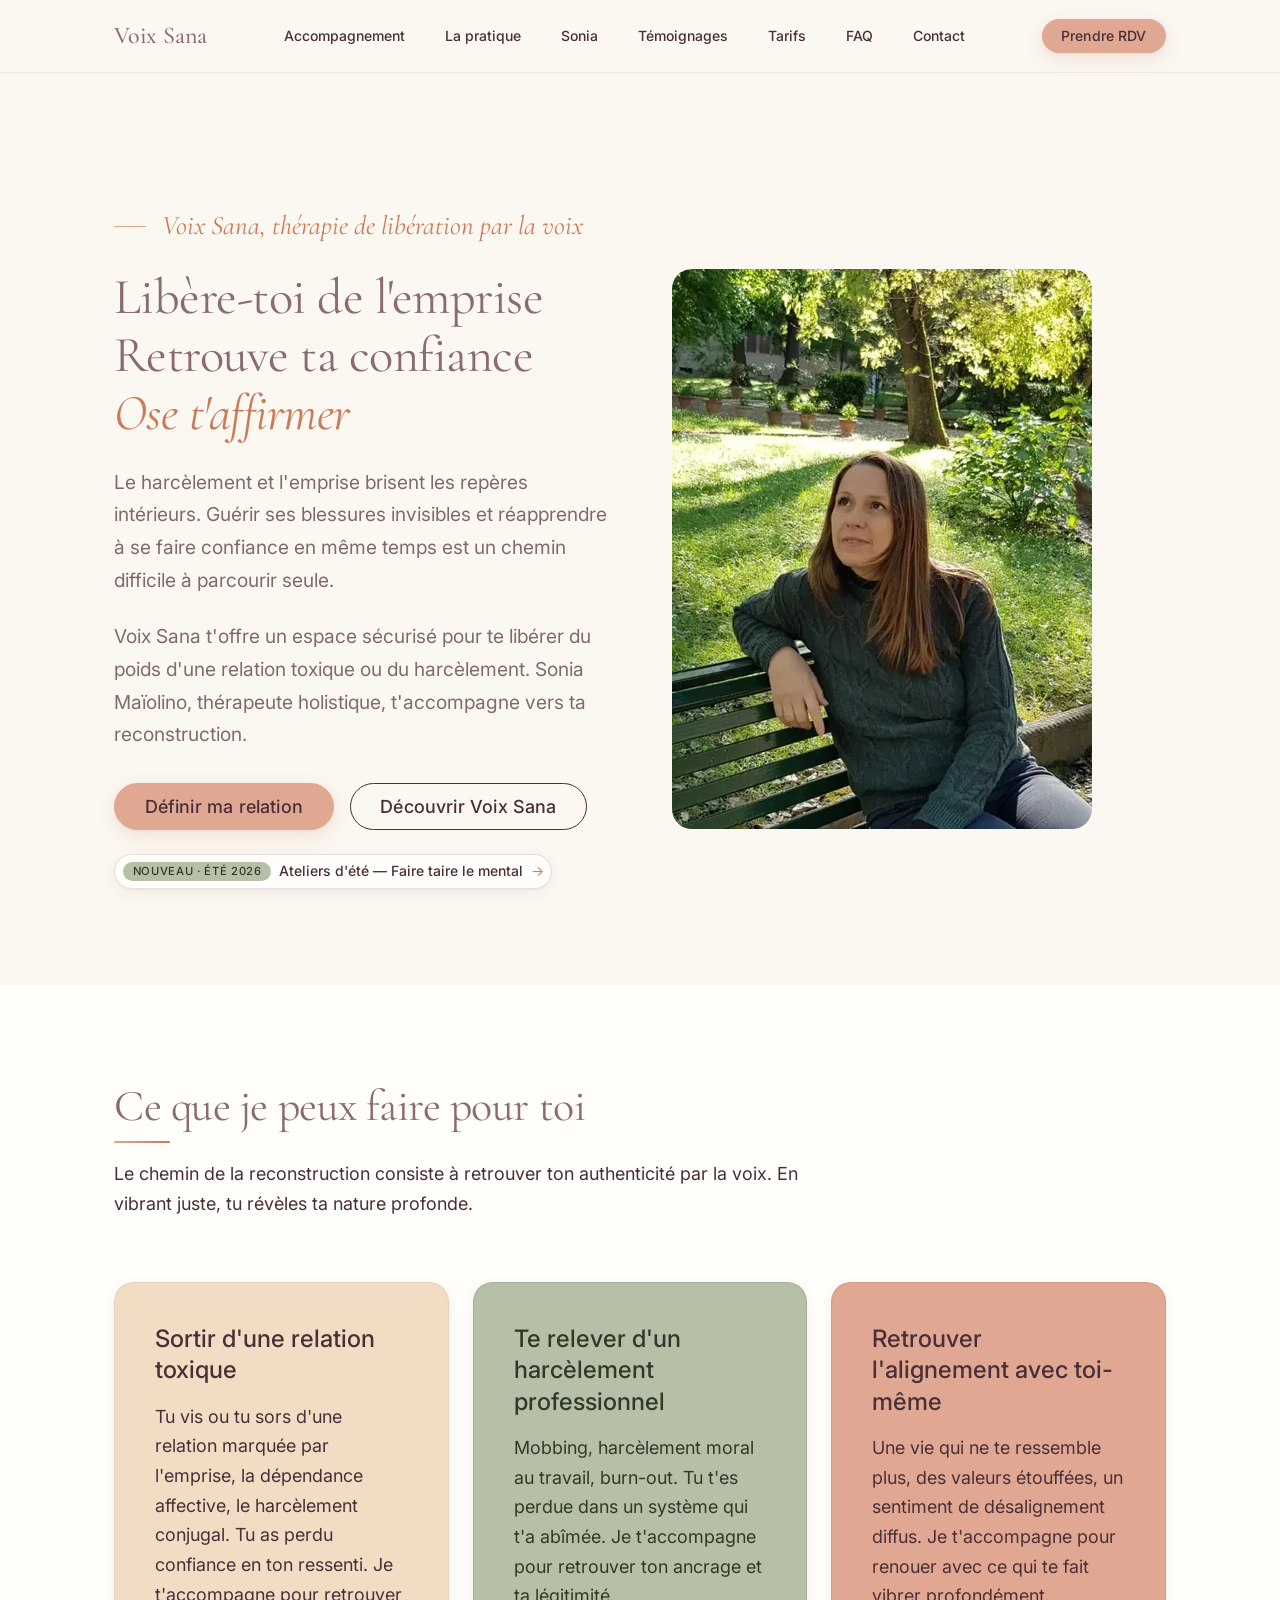
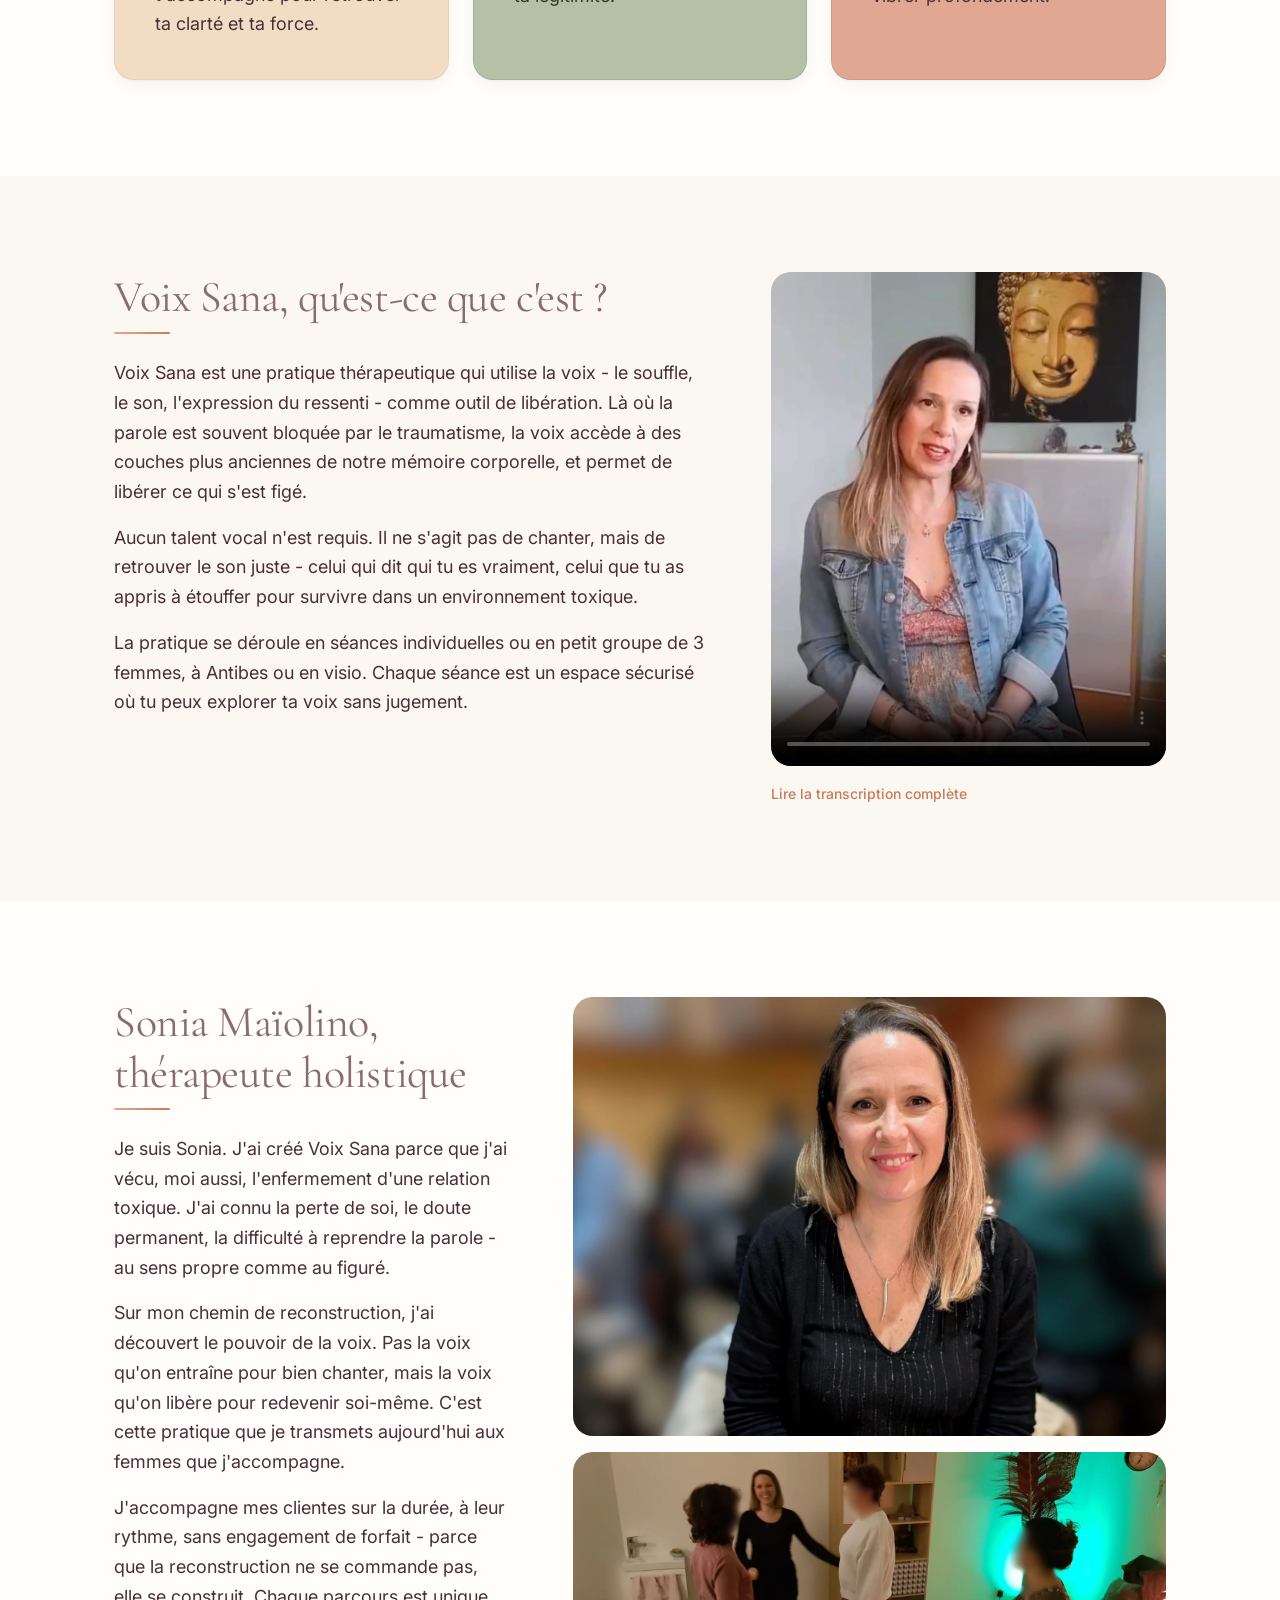
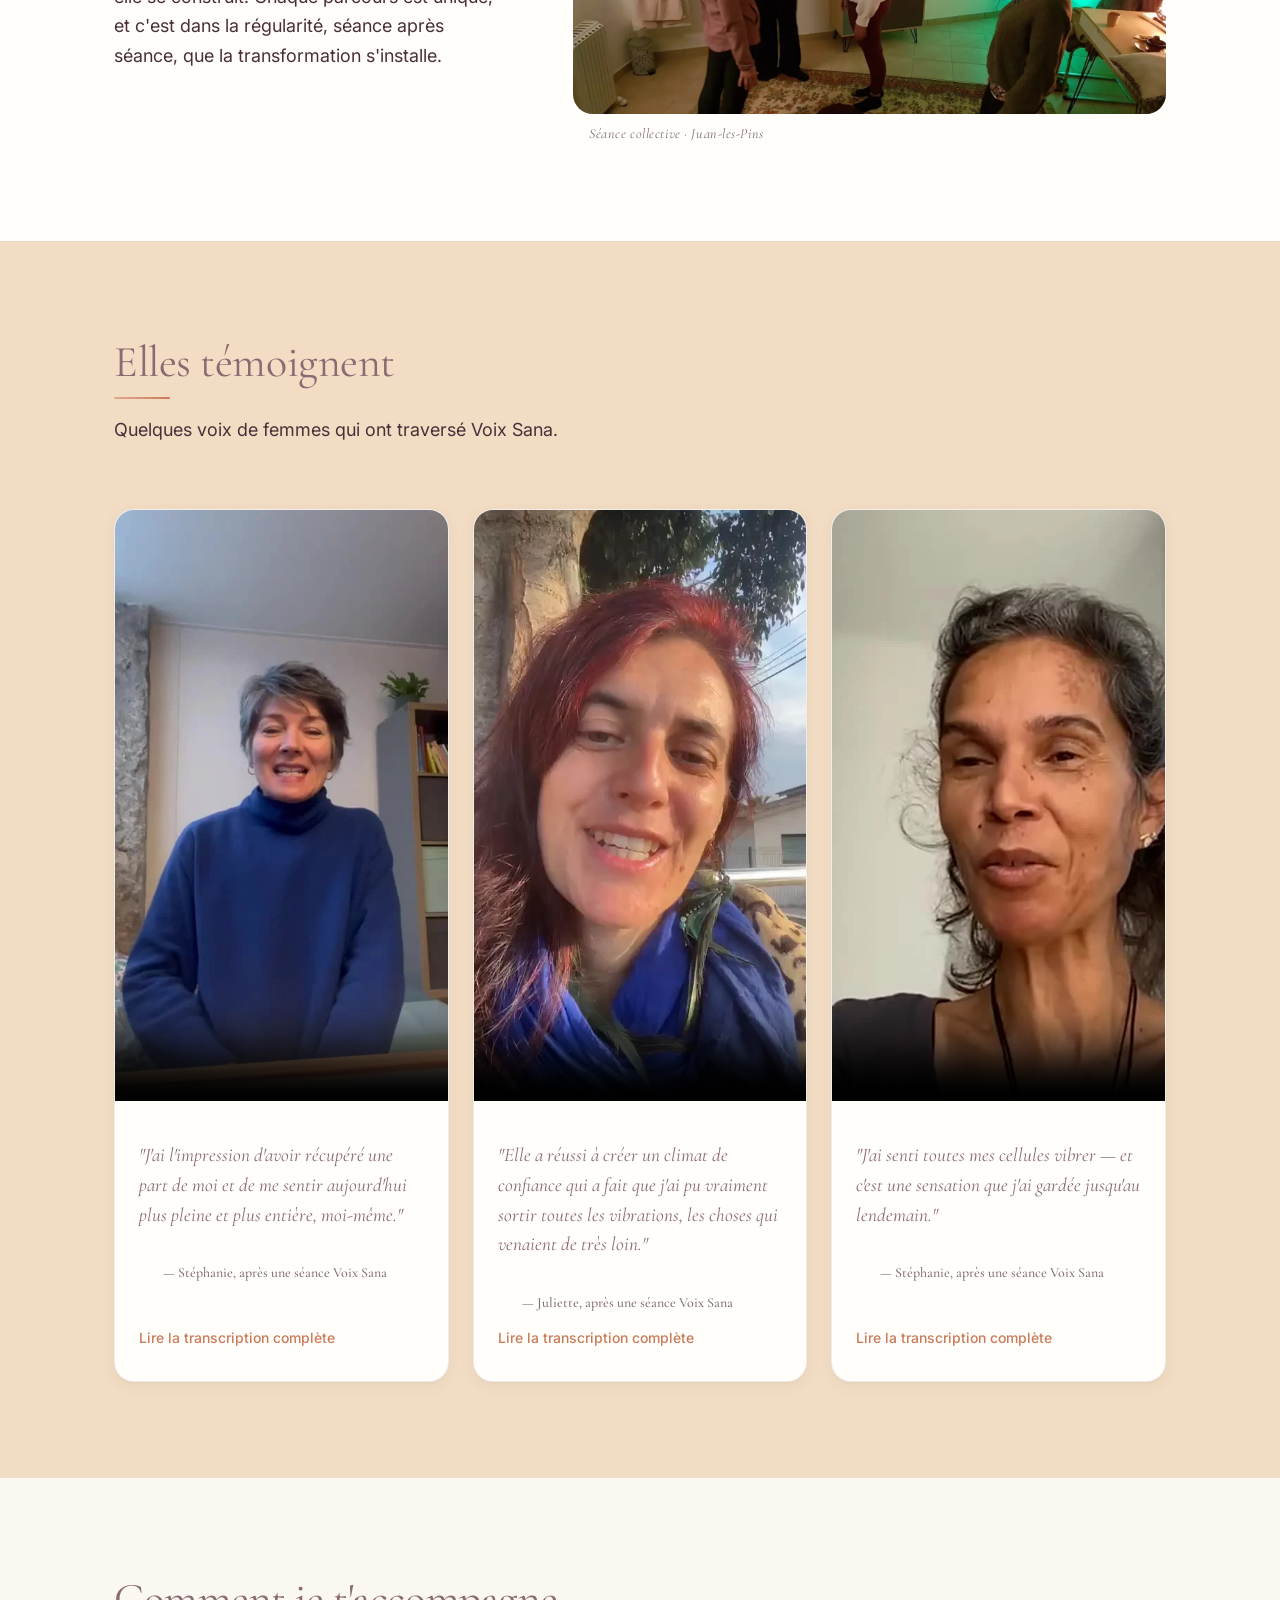
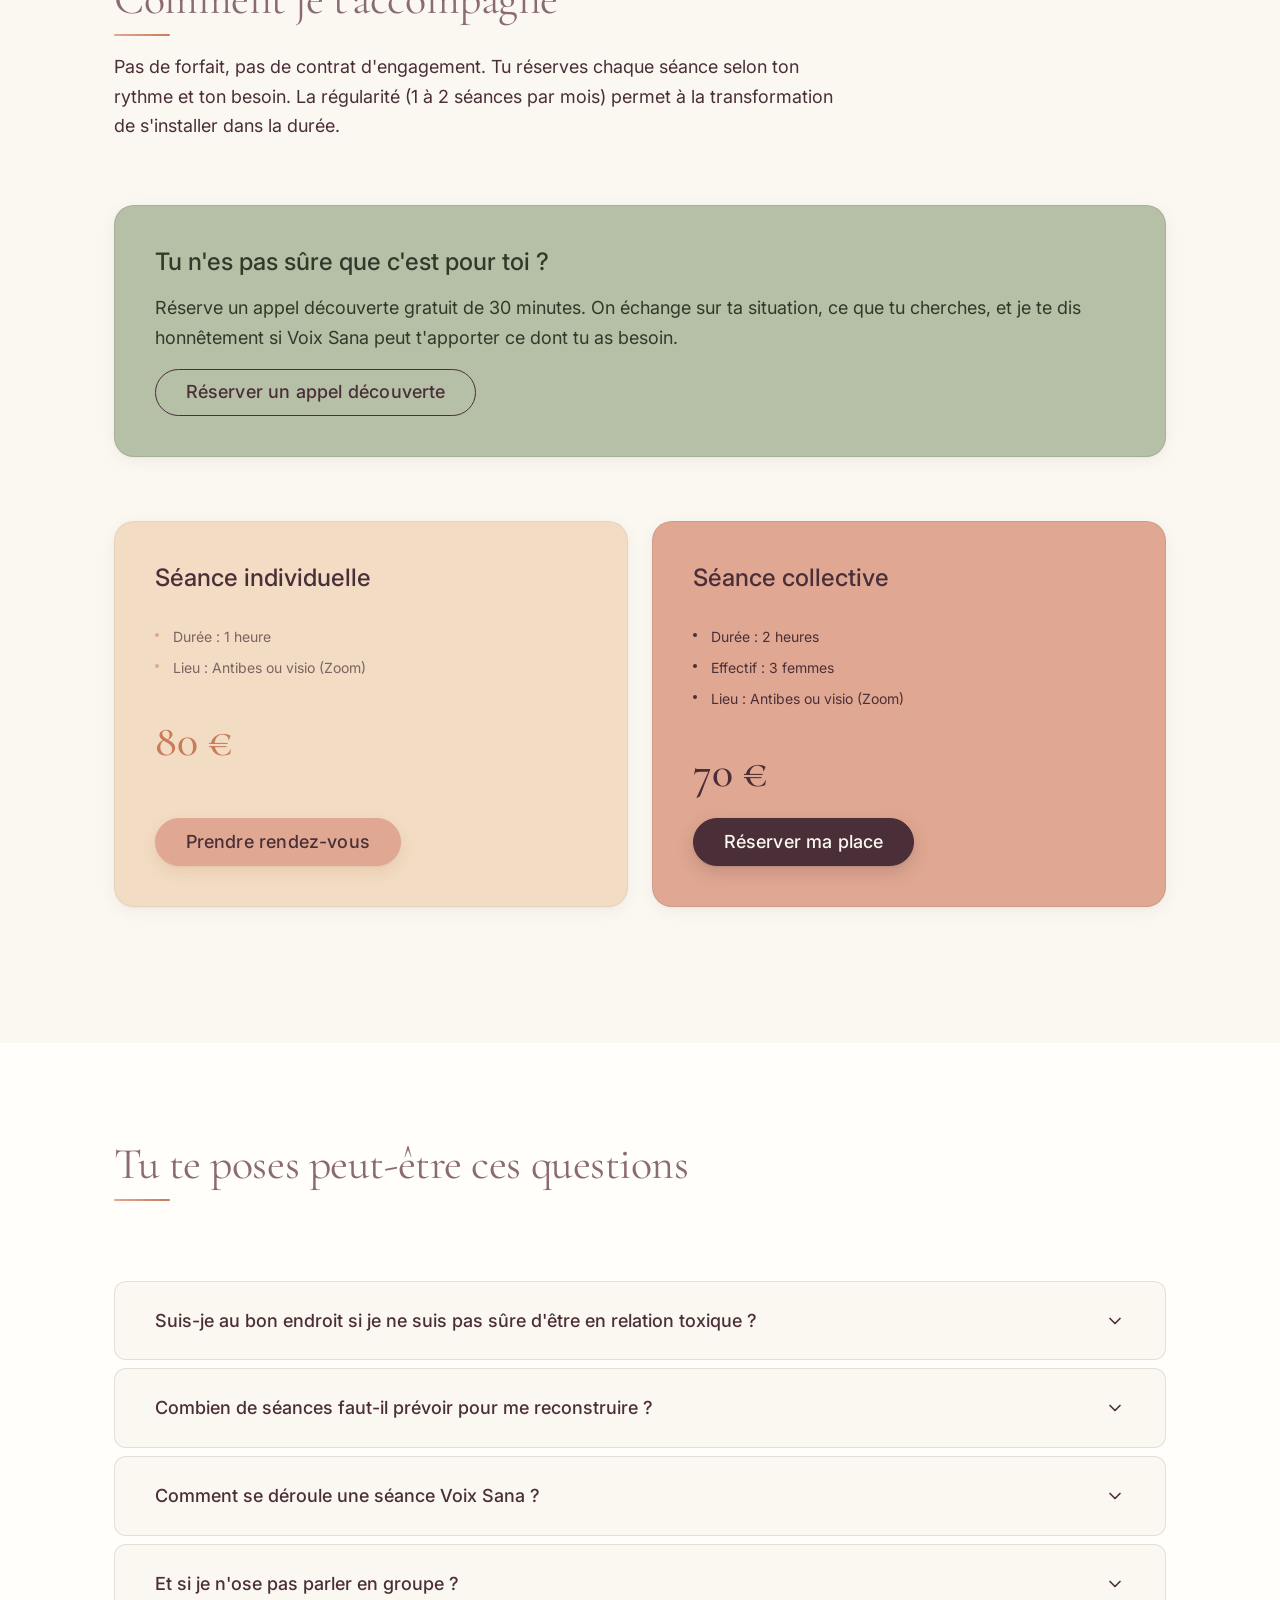
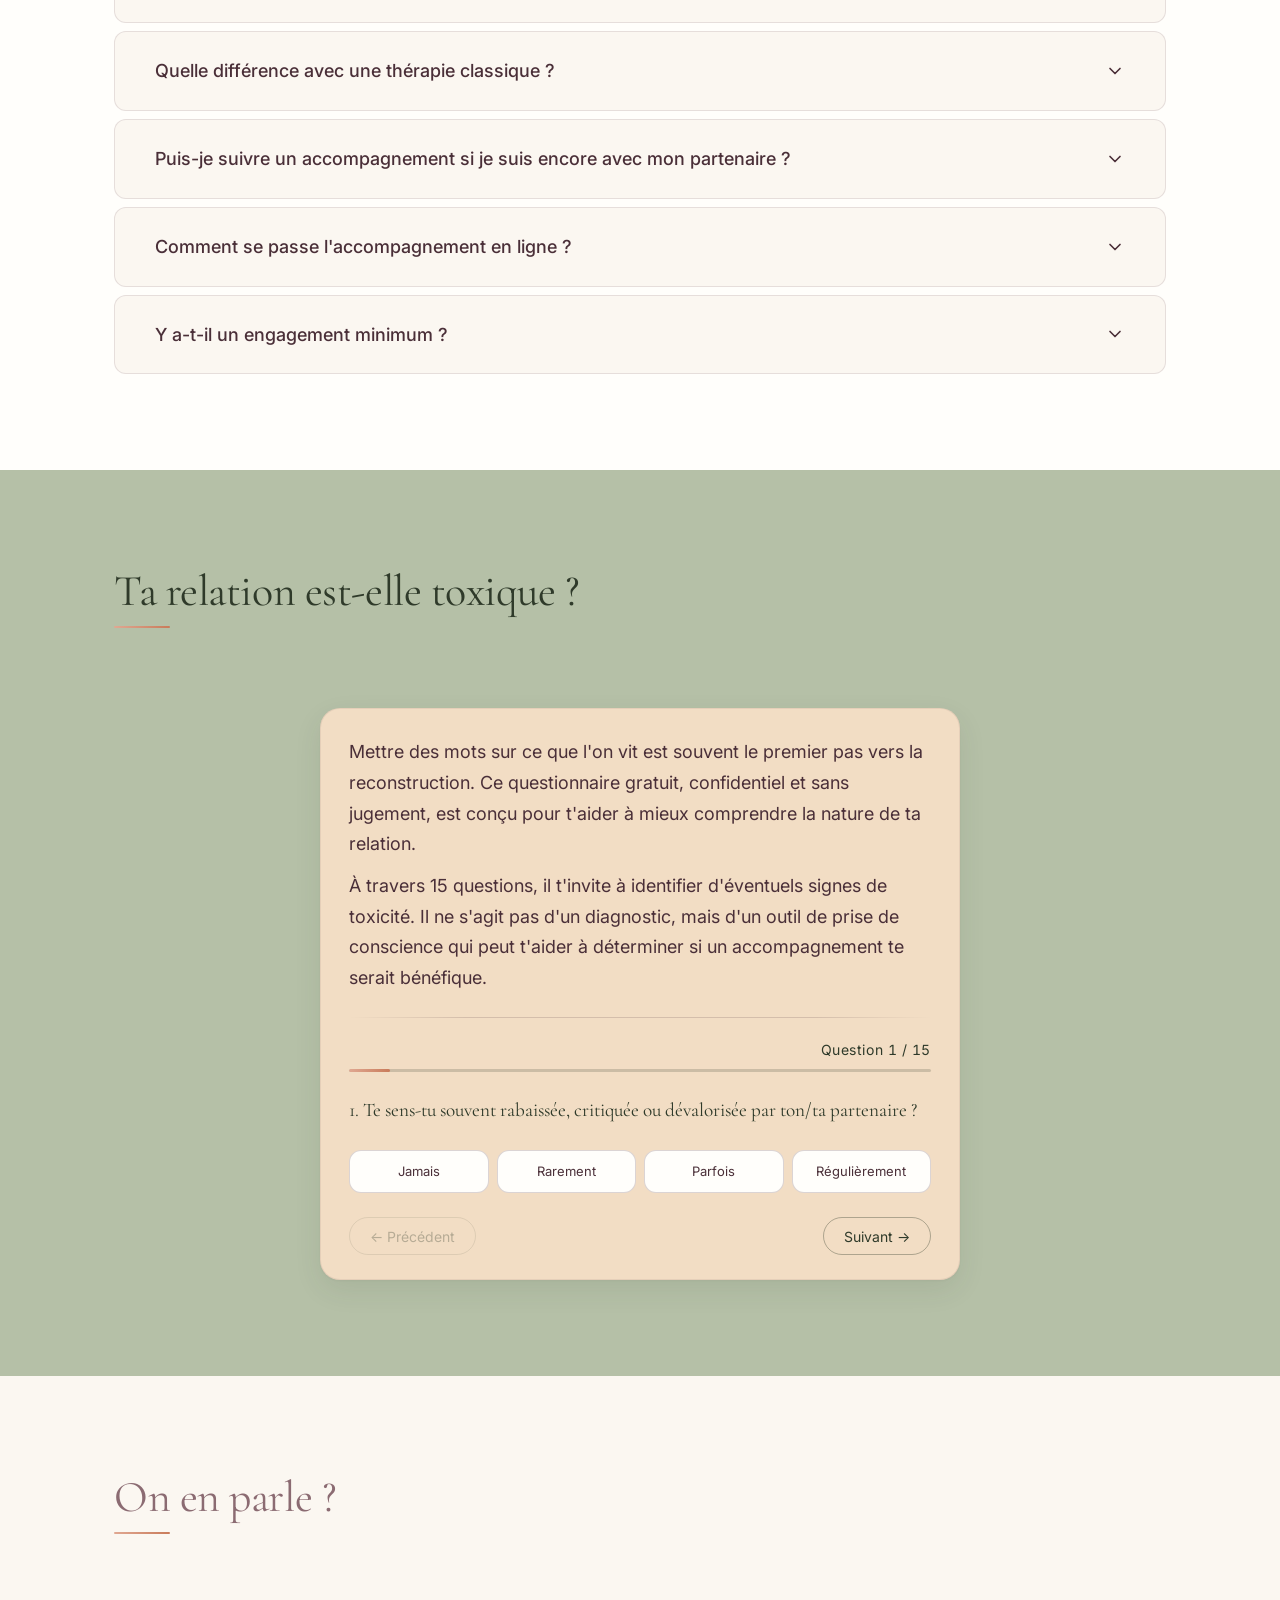
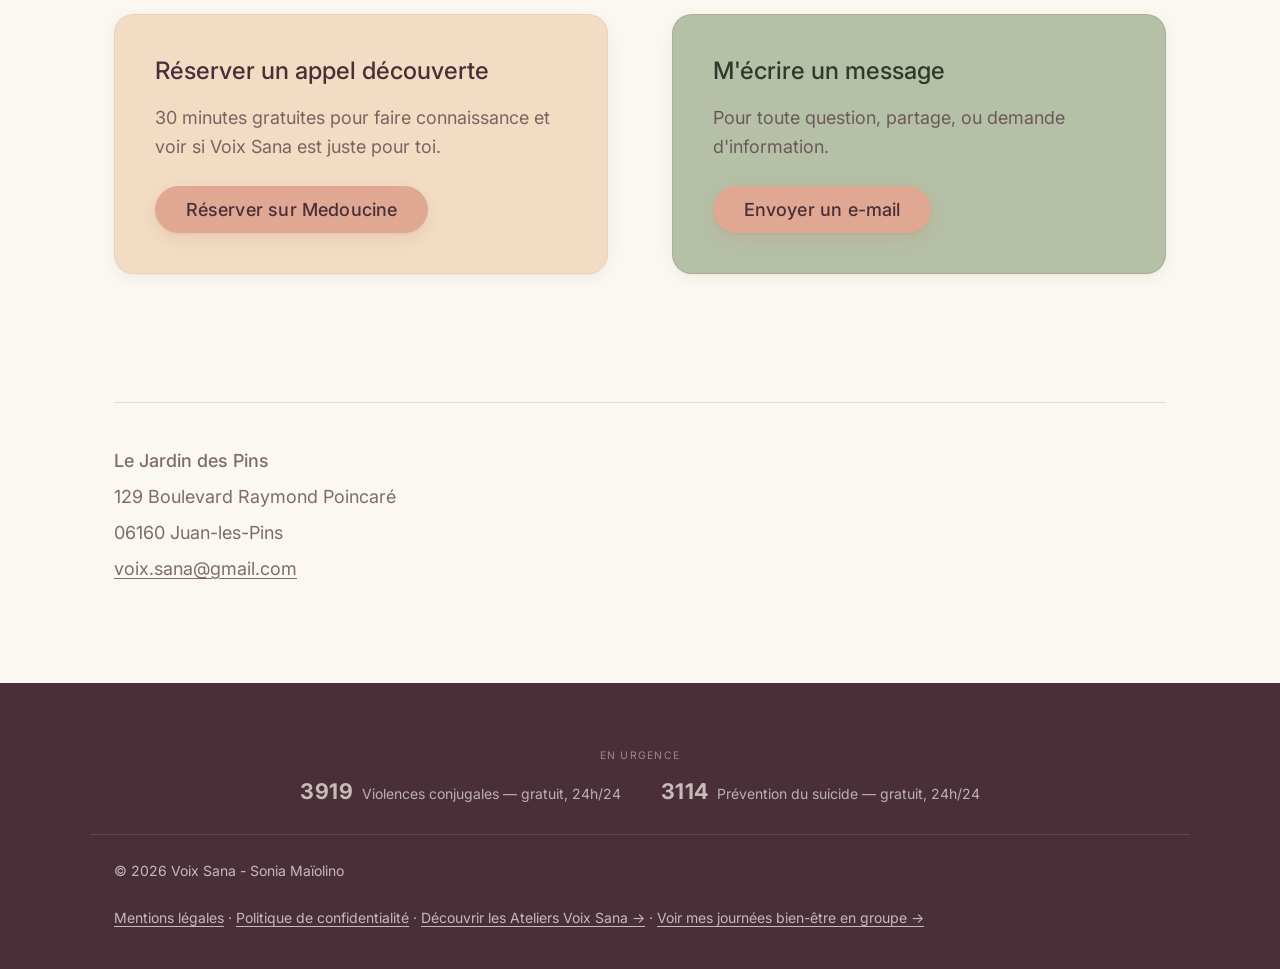
==== index.html @ 1776dfd7 "proposition initiale pour l'atelier" ====
﻿<!doctype html>
<html lang="fr">

<head>
  <meta charset="UTF-8">
  <meta http-equiv="X-UA-Compatible" content="IE=edge">
  <meta name="viewport" content="width=device-width, initial-scale=1.0">
  <title>Voix Sana — Reconstruction des femmes après une relation toxique ou un harcèlement · Antibes</title>
  <meta name="description"
    content="Sonia Maïolino t'accompagne dans ta reconstruction après une relation toxique, un harcèlement professionnel ou une perte d'alignement. Séances individuelles et collectives à Antibes ou en visio.">
  <meta name="author" content="Sonia Maïolino">
  <meta name="robots" content="index, follow, max-image-preview:large">
  <meta name="google-site-verification" content="Fd8N8DLicAYraNIaHGX_Hzsmc6rLBWMMI2egOX05Znw">
  <meta name="msvalidate.01" content="D42AAF6A4D1B0E72D80564BAE3329F0C">
  <link rel="canonical" href="https://voixsana.fr/">

  <meta property="og:type" content="website">
  <meta property="og:url" content="https://voixsana.fr/">
  <meta property="og:title" content="Voix Sana - Reconstruction par la voix - Sonia Maïolino, thérapeute holistique">
  <meta property="og:description"
    content="Tu n'es pas brisée. Tu te reconstruis. Accompagnement thérapeutique par la voix à Antibes ou en visio.">
  <meta property="og:image" content="https://voixsana.fr/images/og-image.webp">
  <meta property="og:image:width" content="1200">
  <meta property="og:image:height" content="630">
  <meta property="og:image:type" content="image/webp">
  <meta property="og:locale" content="fr_FR">
  <meta property="og:site_name" content="Voix Sana">

  <meta name="twitter:card" content="summary_large_image">
  <meta name="twitter:title" content="Voix Sana - Reconstruction par la voix">
  <meta name="twitter:description"
    content="Sonia Maïolino t'accompagne dans ta reconstruction par la voix. Antibes / visio.">
  <meta name="twitter:image" content="https://voixsana.fr/images/og-image.webp">

  <meta name="theme-color" content="#FBF7F1">
  <link rel="icon" type="image/svg+xml" href="./assets/favicon.svg">
  <link rel="icon" type="image/x-icon" href="./assets/favicon.ico">
  <link rel="apple-touch-icon" href="./assets/apple-touch-icon.png">

  <link rel="preconnect" href="https://fonts.googleapis.com">
  <link rel="preconnect" href="https://fonts.gstatic.com" crossorigin>
  <link
    href="https://fonts.googleapis.com/css2?family=Cormorant+Garamond:ital,wght@0,400;0,500;1,400;1,500&family=Inter:wght@400;500&display=swap"
    rel="stylesheet">

  <link rel="stylesheet" href="./style.css">

  <script type="application/ld+json">
      {
        "@context": "https://schema.org",
        "@graph": [
          {
            "@type": "WebSite",
            "@id": "https://voixsana.fr/#website",
            "name": "Voix Sana",
            "url": "https://voixsana.fr/",
            "inLanguage": "fr-FR",
            "publisher": { "@id": "https://voixsana.fr/#business" }
          },
          {
            "@type": "LocalBusiness",
            "@id": "https://voixsana.fr/#business",
            "name": "Voix Sana",
            "image": "https://voixsana.fr/images/sonia-portrait.webp",
            "description": "Accompagnement thérapeutique par la voix pour les femmes en reconstruction après une relation toxique, un harcèlement professionnel ou une perte d'alignement avec leurs valeurs.",
            "url": "https://voixsana.fr/",
            "email": "voix.sana@gmail.com",
            "priceRange": "€",
            "address": {
              "@type": "PostalAddress",
              "streetAddress": "Le Jardin des Pins, 129 Bd Raymond Poincaré",
              "addressLocality": "Juan-les-Pins",
              "postalCode": "06160",
              "addressRegion": "Alpes-Maritimes",
              "addressCountry": "FR"
            },
            "geo": {
              "@type": "GeoCoordinates",
              "latitude": 43.5634,
              "longitude": 7.1064
            },
            "areaServed": [
              "Antibes",
              "Juan-les-Pins",
              "Nice",
              "Cannes",
              "Alpes-Maritimes",
              "Côte d'Azur",
              "PACA",
              "France"
            ],
            "sameAs": [
              "https://maps.app.goo.gl/drgKMKVCK7RakLmU6",
              "https://www.medoucine.com/consultation/antibes/sonia-maiolino/23286"
            ],
            "founder": { "@id": "https://voixsana.fr/#sonia" }
          },
          {
            "@type": "Person",
            "@id": "https://voixsana.fr/#sonia",
            "name": "Sonia Maïolino",
            "jobTitle": "Thérapeute holistique",
            "image": "https://voixsana.fr/images/sonia-portrait.webp",
            "url": "https://voixsana.fr/",
            "sameAs": [
              "https://maps.app.goo.gl/drgKMKVCK7RakLmU6",
              "https://www.medoucine.com/consultation/antibes/sonia-maiolino/23286"
            ],
            "worksFor": { "@id": "https://voixsana.fr/#business" }
          },
          {
            "@type": "Service",
            "@id": "https://voixsana.fr/#service-individuel",
            "name": "Séance individuelle Voix Sana",
            "description": "Séance individuelle d'accompagnement thérapeutique par la voix, sur mesure, pour les femmes en reconstruction. Durée 1 heure, en présentiel à Antibes ou en visio.",
            "serviceType": "Accompagnement thérapeutique par la voix",
            "provider": { "@id": "https://voixsana.fr/#business" },
            "url": "https://voixsana.fr/#tarifs",
            "offers": {
              "@type": "Offer",
              "price": "80",
              "priceCurrency": "EUR",
              "availability": "https://schema.org/InStock",
              "url": "https://www.medoucine.com/consultation/antibes/sonia-maiolino/23286"
            },
            "areaServed": ["Antibes", "Juan-les-Pins", "France"]
          },
          {
            "@type": "Service",
            "@id": "https://voixsana.fr/#service-collectif",
            "name": "Séance collective Voix Sana",
            "description": "Séance collective d'accompagnement thérapeutique par la voix, en petit groupe de 3 femmes. Durée 2 heures, en présentiel à Antibes ou en visio.",
            "serviceType": "Accompagnement thérapeutique par la voix",
            "provider": { "@id": "https://voixsana.fr/#business" },
            "url": "https://voixsana.fr/#tarifs",
            "offers": {
              "@type": "Offer",
              "price": "70",
              "priceCurrency": "EUR",
              "availability": "https://schema.org/InStock",
              "url": "https://www.medoucine.com/consultation/antibes/sonia-maiolino/23286"
            },
            "areaServed": ["Antibes", "Juan-les-Pins", "France"]
          },
          {
            "@type": "FAQPage",
            "mainEntity": [
              {
                "@type": "Question",
                "name": "Suis-je au bon endroit si je ne suis pas sûre d'être en relation toxique ?",
                "acceptedAnswer": {
                  "@type": "Answer",
                  "text": "Oui. Le doute est souvent le premier signe. Le questionnaire « Ta relation est-elle toxique ? » est conçu précisément pour t'aider à mettre des mots sur ce que tu vis, sans engagement."
                }
              },
              {
                "@type": "Question",
                "name": "Combien de séances faut-il prévoir pour me reconstruire ?",
                "acceptedAnswer": {
                  "@type": "Answer",
                  "text": "Chaque parcours est unique. En moyenne, mes clientes viennent régulièrement (1 à 2 séances par mois) pendant 6 à 12 mois. Il n'y a pas d'engagement minimum : tu viens à ton rythme, tu arrêtes quand c'est juste pour toi."
                }
              },
              {
                "@type": "Question",
                "name": "Comment se déroule une séance Voix Sana ?",
                "acceptedAnswer": {
                  "@type": "Answer",
                  "text": "Une séance dure 1h en individuel ou 2h en collectif. Nous travaillons par la voix - sons, souffle, expression du ressenti - pour libérer ce qui s'est figé. Aucun talent vocal n'est requis."
                }
              },
              {
                "@type": "Question",
                "name": "Et si je n'ose pas parler en groupe ?",
                "acceptedAnswer": {
                  "@type": "Answer",
                  "text": "C'est normal au début. Les séances collectives sont en petit groupe de 3 femmes, dans un cadre sécurisant. Tu peux commencer par des séances individuelles et rejoindre le collectif quand tu te sens prête."
                }
              },
              {
                "@type": "Question",
                "name": "Quelle différence avec une thérapie classique ?",
                "acceptedAnswer": {
                  "@type": "Answer",
                  "text": "Voix Sana est complémentaire d'une thérapie verbale. Là où la parole peut être bloquée par le traumatisme, la voix - le son, le souffle - accède à des couches plus anciennes du ressenti et permet de libérer ce qui reste figé."
                }
              },
              {
                "@type": "Question",
                "name": "Puis-je suivre un accompagnement si je suis encore avec mon partenaire ?",
                "acceptedAnswer": {
                  "@type": "Answer",
                  "text": "Oui. Beaucoup de mes clientes viennent justement parce qu'elles n'ont pas encore quitté la relation. L'accompagnement t'aide à retrouver ta clarté et ta force de décision, à ton rythme."
                }
              },
              {
                "@type": "Question",
                "name": "Comment se passe l'accompagnement en ligne ?",
                "acceptedAnswer": {
                  "@type": "Answer",
                  "text": "Les séances en visio se déroulent par Zoom, avec la même qualité d'écoute qu'en présentiel. Tu reçois un lien sécurisé avant chaque séance."
                }
              },
              {
                "@type": "Question",
                "name": "Y a-t-il un engagement minimum ?",
                "acceptedAnswer": {
                  "@type": "Answer",
                  "text": "Non. Tu réserves chaque séance individuellement via Medoucine. Pas de forfait, pas d'abonnement, pas de contrat. La reconstruction se construit séance après séance, à ton rythme."
                }
              }
            ]
          }
        ]
      }
    </script>
  <script data-goatcounter="https://voixsana.goatcounter.com/count" async src="//gc.zgo.at/count.js"></script>
</head>

<body>
  <a class="skip-link" href="#main-content">Aller au contenu principal</a>

  <header class="site-header" id="hero">
    <div class="container nav-wrap">
      <a class="brand" href="#hero" aria-label="Retour en haut de page">
        <strong>Voix Sana</strong>
      </a>

      <button class="menu-toggle" type="button" aria-label="Ouvrir le menu" aria-expanded="false" data-menu-toggle>
        <span></span>
        <span></span>
        <span></span>
      </button>

      <nav class="nav-links" aria-label="Navigation principale">
        <a href="#accompagnement">Accompagnement</a>
        <a href="#voix-sana">La pratique</a>
        <a href="#sonia">Sonia</a>
        <a href="#temoignages">Témoignages</a>
        <a href="#tarifs">Tarifs</a>
        <a href="#faq">FAQ</a>
        <a href="#contact">Contact</a>
      </nav>

      <a class="btn btn-primary" href="https://www.medoucine.com/consultation/antibes/sonia-maiolino/23286"
        target="_blank" rel="noopener noreferrer" data-goatcounter-click="cta-header-rdv">Prendre RDV</a>
    </div>
  </header>

  <!-- Drawer mobile hors du header (sinon `backdrop-filter` du header le confine et casse position:fixed) -->
  <div class="mobile-drawer" data-mobile-drawer>
    <button class="mobile-overlay" aria-label="Fermer le menu" data-close-drawer></button>
    <div class="mobile-panel">
      <nav aria-label="Navigation mobile">
        <a href="#accompagnement" data-close-drawer>Accompagnement</a>
        <a href="#voix-sana" data-close-drawer>La pratique</a>
        <a href="#sonia" data-close-drawer>Sonia</a>
        <a href="#temoignages" data-close-drawer>Témoignages</a>
        <a href="#tarifs" data-close-drawer>Tarifs</a>
        <a href="#faq" data-close-drawer>FAQ</a>
        <a href="#questionnaire" data-close-drawer>Définir ma relation</a>
        <a href="#contact" data-close-drawer>Contact</a>
      </nav>
    </div>
  </div>

  <main id="main-content">
    <section class="section hero">
      <div class="container hero-layout">
        <div>
          <p class="hero-eyebrow">Voix Sana, thérapie de libération par la voix</p>
          <h1>Libère-toi de l'emprise<br>Retrouve ta confiance<br><em>Ose t'affirmer</em></h1>
          <p>Le harcèlement et l'emprise brisent les repères intérieurs. Guérir ses blessures invisibles et réapprendre
            à se faire confiance en même temps est un chemin difficile à parcourir seule.</p>
          <p>Voix Sana t'offre un espace sécurisé pour te libérer du poids d'une relation toxique ou du harcèlement.
            Sonia Maïolino, thérapeute holistique, t'accompagne vers ta reconstruction.</p>
          <div class="hero-cta">
            <a class="btn btn-primary" href="#questionnaire" data-goatcounter-click="cta-hero-definir-relation">Définir
              ma relation</a>
            <a class="btn btn-secondary" href="#voix-sana" data-goatcounter-click="cta-hero-decouvrir">Découvrir Voix
              Sana</a>
          </div>
          <a class="hero-announce" href="/ateliers/" data-goatcounter-click="cta-home-ateliers">
            <span class="hero-announce__tag">Nouveau · Été 2026</span>
            <span class="hero-announce__text">Ateliers d'été — Faire taire le mental</span>
            <span class="hero-announce__arrow" aria-hidden="true">→</span>
          </a>
        </div>
        <div class="image-frame">
          <img src="./images/sonia-portrait-420w.webp" srcset="./images/sonia-portrait-420w.webp 420w,
                    ./images/sonia-portrait-840w.webp 840w" sizes="(min-width: 468px) 420px, calc(100vw - 3rem)"
            alt="Sonia Maïolino, thérapeute holistique fondatrice de Voix Sana" loading="eager" fetchpriority="high"
            width="420" height="560">
        </div>
      </div>
    </section>

    <section class="section section-accompagnement" id="accompagnement">
      <div class="container section-inner">
        <div class="content-narrow">
          <h2>Ce que je peux faire pour toi</h2>
          <p>Le chemin de la reconstruction consiste à retrouver ton
          authenticité par la voix. En vibrant juste, tu révèles ta nature
          profonde.</p>
        </div>

        <div class="grid-cards">
          <article class="card surface-sable">
            <h3>Sortir d'une relation toxique</h3>
            <p>Tu vis ou tu sors d'une relation marquée par l'emprise, la dépendance affective, le harcèlement conjugal.
              Tu as perdu confiance en ton ressenti. Je t'accompagne pour retrouver ta clarté et ta force.</p>
          </article>

          <article class="card surface-sauge">
            <h3>Te relever d'un harcèlement professionnel</h3>
            <p>Mobbing, harcèlement moral au travail, burn-out. Tu t'es perdue dans un système qui t'a abîmée. Je
              t'accompagne pour retrouver ton ancrage et ta légitimité.</p>
          </article>

          <article class="card surface-terre">
            <h3>Retrouver l'alignement avec toi-même</h3>
            <p>Une vie qui ne te ressemble plus, des valeurs étouffées, un sentiment de désalignement diffus. Je
              t'accompagne pour renouer avec ce qui te fait vibrer profondément.</p>
          </article>
        </div>
      </div>
    </section>

    <section class="section section-pratique" id="voix-sana">
      <div class="container split-layout">
        <div>
          <h2>Voix Sana, qu'est-ce que c'est ?</h2>
          <p>Voix Sana est une pratique thérapeutique qui utilise la voix - le souffle, le son, l'expression du ressenti
            - comme outil de libération. Là où la parole est souvent bloquée par le traumatisme, la voix accède à des
            couches plus anciennes de notre mémoire corporelle, et permet de libérer ce qui s'est figé.</p>
          <p>Aucun talent vocal n'est requis. Il ne s'agit pas de chanter, mais de retrouver le son juste - celui qui
            dit qui tu es vraiment, celui que tu as appris à étouffer pour survivre dans un environnement toxique.</p>
          <p>La pratique se déroule en séances individuelles ou en petit groupe de 3 femmes, à Antibes ou en visio.
            Chaque séance est un espace sécurisé où tu peux explorer ta voix sans jugement.</p>
        </div>
        <div>
          <div class="image-frame">
            <video controls preload="metadata" controlsList="nodownload noplaybackrate" disablePictureInPicture
              poster="./images/presentation-poster.webp">
              <source src="./videos/presentation_voixsana_web.mp4" type="video/mp4">
            </video>
          </div>
          <details class="video-transcript">
            <summary>Lire la transcription complète</summary>
            <p>Voix Sana est une thérapie holistique qui permet par la voix de libérer ses blocages, qu'ils soient
              physiques, psychologiques ou émotionnels. La personne qui viendra me consulter va me guider par ses
              vibrations vocales et je vais pouvoir l'accompagner dans la recherche de ses tensions, et ensuite vient le
              moment de la connexion à sa force intérieure — ça peut être son authenticité, sa puissance féminine.</p>
            <p>Voix Sana s'adresse essentiellement aux femmes brisées, et plus particulièrement les femmes qui ont subi
              une relation toxique ou du harcèlement.</p>
            <p>Avec Voix Sana on recherche l'authenticité, et bien souvent avec la technique on masque cette
              authenticité. Il ne s'agit pas de savoir chanter, mais de vibrer juste.</p>
            <p>Dans les séances individuelles, l'accompagnement est sur mesure. La personne va rechercher d'une manière
              active ses blocages pour ensuite les libérer. Dans une séance collective on bénéficie d'un dynamisme de
              groupe qui peut être très galvanisant — il y a une bienveillance incroyable et un soutien.</p>
          </details>
        </div>
      </div>
    </section>

    <section class="section section-sonia" id="sonia">
      <div class="container split-layout">
        <div>
          <h2>Sonia Maïolino, thérapeute holistique</h2>
          <p>Je suis Sonia. J'ai créé Voix Sana parce que j'ai vécu, moi aussi, l'enfermement d'une relation toxique.
            J'ai connu la perte de soi, le doute permanent, la difficulté à reprendre la parole - au sens propre comme
            au figuré.</p>
          <p>Sur mon chemin de reconstruction, j'ai découvert le pouvoir de la voix. Pas la voix qu'on entraîne pour
            bien chanter, mais la voix qu'on libère pour redevenir soi-même. C'est cette pratique que je transmets
            aujourd'hui aux femmes que j'accompagne.</p>
          <p>J'accompagne mes clientes sur la durée, à leur rythme, sans engagement de forfait - parce que la
            reconstruction ne se commande pas, elle se construit. Chaque parcours est unique, et c'est dans la
            régularité, séance après séance, que la transformation s'installe.</p>
        </div>
        <div class="sonia-images">
          <div class="image-frame">
            <img src="./images/sonia-portrait2.webp" alt="Portrait de Sonia Maïolino, thérapeute holistique Voix Sana"
              loading="lazy" width="1739" height="1077">
          </div>
          <figure class="sonia-seance-card">
            <div class="image-frame image-wrap">
              <img src="./images/seance_groupe.webp" alt="Séance collective Voix Sana au Jardin des Pins, Juan-les-Pins"
                loading="lazy" width="1601" height="901">
            </div>
            <figcaption>Séance collective · Juan-les-Pins</figcaption>
          </figure>
        </div>
      </div>
    </section>

    <section class="section section-temoignages" id="temoignages">
      <div class="container section-inner">
        <div class="content-narrow">
          <h2>Elles témoignent</h2>
          <p>Quelques voix de femmes qui ont traversé Voix Sana.
          </p>
        </div>

        <div class="testimonials-grid">
          <article class="testimonial">
            <video controls preload="metadata" controlsList="nodownload noplaybackrate" disablePictureInPicture
              poster="./images/temoignage-stephanie_m-poster.webp">
              <source src="./videos/temoignage-stephanie_m.mp4" type="video/mp4">
            </video>
            <blockquote>
              <p>"J'ai l'impression d'avoir récupéré une part de moi et de me sentir aujourd'hui plus pleine et plus entière, moi-même."</p>
              <cite>— Stéphanie, après une séance Voix Sana</cite>
            </blockquote>
            <details>
              <summary>Lire la transcription complète</summary>
              <p>J'ai vécu une expérience de Voix Sana avec Sonia. Je ne savais pas du tout en quoi consistait cette séance
                et Sonia a une présence, une bienveillance et une justesse très accompagnante qui m'a mise vraiment en
                confiance. Ça m'a permis de lâcher prise et de me laisser guider, à explorer à l'intérieur de moi, à
                travers ma voix et mon souffle, différents niveaux de présence dans mon corps et d'aller rencontrer un
                endroit qui était inconfortable, une zone de blocage. Et grâce à l'accompagnement de Sonia, j'ai pu
                dépasser ce blocage, ouvrir cet espace, ouvrir cette porte et ça a été une immense libération. J'ai
                l'impression d'avoir récupéré une part de moi et de me sentir aujourd'hui plus pleine et plus entière,
                moi-même. Je remercie vraiment Sonia parce que son accompagnement est d'une qualité magnifique et c'est
                vraiment une magicienne de l'âme et de l'être. Merci vraiment Sonia pour cet accompagnement, qui me
                donne vraiment envie d'aller plus loin dans cette expérimentation.</p>
            </details>
          </article>

          <article class="testimonial">
            <video controls preload="metadata" controlsList="nodownload noplaybackrate" disablePictureInPicture
              poster="./images/temoignage-juliette-poster.webp">
              <source src="./videos/temoignage-juliette.mp4" type="video/mp4">
            </video>
            <blockquote>
              <p>"Elle a réussi à créer un climat de confiance qui a fait que j'ai pu vraiment sortir toutes les
                vibrations, les choses qui venaient de très loin."</p>
              <cite>— Juliette, après une séance Voix Sana</cite>
            </blockquote>
            <details>
              <summary>Lire la transcription complète</summary>
              <p>J'ai reçu un soin à Voix Sana par Sonia et c'était assez fou parce qu'en fait j'étais bloquée au niveau
                de ma voix, j'arrivais pas à avoir confiance quand je chantais. Et j'ai vraiment ressenti mes vibrations
                très fortes lorsque j'ai reçu ce soin. Je me suis sentie vachement en confiance avec Sonia qui a suivi
                pas à pas, puisque j'étais vraiment bloquée, j'arrivais pas du tout à sortir de son. Et elle a réussi à
                créer un climat de confiance qui a fait que j'ai pu vraiment sortir toutes les vibrations, les choses
                qui étaient assez fortes qui venaient de très loin. Et je la remercie pour ça parce que moi-même je
                donne des soins énergétiques et il se trouve que pas longtemps après j'ai pu faire un soin avec ma voix,
                j'ai eu le courage de pouvoir proposer cette voix-là et ça a fait beaucoup de bien à la patiente que
                j'avais. Donc merci Sonia, merci pour ta pratique, merci de ta bienveillance et ta douceur.</p>
            </details>
          </article>

          <article class="testimonial">
            <video controls preload="metadata" controlsList="nodownload noplaybackrate" disablePictureInPicture
              poster="./images/temoignage-stephanie-poster.webp">
              <source src="./videos/temoignage-stephanie.mp4" type="video/mp4">
            </video>
            <blockquote>
              <p>"J'ai senti toutes mes cellules vibrer — et c'est une sensation que j'ai gardée jusqu'au lendemain."
              </p>
              <cite>— Stéphanie, après une séance Voix Sana</cite>
            </blockquote>
            <details>
              <summary>Lire la transcription complète</summary>
              <p>Bonjour, je suis Stéphanie et je voudrais vous parler de ma séance de Voix Sana avec Sonia. Ça a été un
                moment d'immersion dans ma voix que j'ai découverte. J'ai réalisé que je pouvais aller dans des
                tonalités que je n'imaginais pas avec des ressentis liés justement à ces différentes tonalités. Donc
                j'ai ressenti des vibrations dans mon corps, j'ai senti toutes mes cellules vibrer et c'est une
                sensation que j'ai gardée jusqu'au lendemain. Je me suis sentie traverser ces différentes émotions et
                puis parfois comme une libération en fait, des instants un peu suspendus. Je me sentais vraiment bien et
                ça m'a ouvert un champ des possibles en me rendant compte qu'il y avait quelque chose qui sortait de moi
                que je n'imaginais pas, et que j'ai tout ce potentiel créatif en fait. Donc je vous encourage à aller
                vivre une séance de Voix Sana avec Sonia parce que c'est une façon d'aller découvrir une nouvelle
                facette de soi et ça fait du bien. Merci Sonia.</p>
            </details>
          </article>
        </div>
      </div>
    </section>

    <section class="section section-tarifs" id="tarifs">
      <div class="container section-inner">
        <div class="content-narrow">
          <h2>Comment je t'accompagne</h2>
          <p>Pas de forfait, pas de contrat d'engagement. Tu réserves chaque séance selon ton rythme
            et ton besoin. La régularité (1 à 2 séances par mois) permet à la transformation de s'installer dans la
            durée.</p>
        </div>

        <article class="card surface-sauge">
          <h3>Tu n'es pas sûre que c'est pour toi ?</h3>
          <p>Réserve un appel découverte gratuit de 30 minutes. On échange sur ta situation, ce que tu cherches, et je
            te dis honnêtement si Voix Sana peut t'apporter ce dont tu as besoin.</p>
          <a class="btn btn-secondary" href="https://www.medoucine.com/consultation/antibes/sonia-maiolino/23286"
            target="_blank" rel="noopener noreferrer" data-goatcounter-click="cta-tarifs-appel-decouverte">Réserver un
            appel découverte</a>
        </article>

        <div class="pricing-grid">
          <article class="card surface-sable">
            <h3>Séance individuelle</h3>
            <ul class="info-list">
              <li>Durée : 1 heure</li>
              <li>Lieu : Antibes ou visio (Zoom)</li>
            </ul>
            <p class="price">80 €</p>
            <a class="btn btn-primary" href="https://www.medoucine.com/consultation/antibes/sonia-maiolino/23286"
              target="_blank" rel="noopener noreferrer" data-goatcounter-click="cta-tarifs-seance-individuelle">Prendre
              rendez-vous</a>
          </article>

          <article class="card surface-terre">
            <h3>Séance collective</h3>
            <ul class="info-list">
              <li>Durée : 2 heures</li>
              <li>Effectif : 3 femmes</li>
              <li>Lieu : Antibes ou visio (Zoom)</li>
            </ul>
            <p class="price">70 €</p>
            <a class="btn btn-primary" href="https://www.medoucine.com/consultation/antibes/sonia-maiolino/23286"
              target="_blank" rel="noopener noreferrer" data-goatcounter-click="cta-tarifs-seance-collective">Réserver
              ma place</a>
          </article>
        </div>
      </div>
    </section>

    <section class="section section-faq" id="faq">
      <div class="container section-inner">
        <div class="content-narrow">
          <h2>Tu te poses peut-être ces questions</h2>
        </div>

        <div data-faq-root>
          <details>
            <summary>Suis-je au bon endroit si je ne suis pas sûre d'être en relation toxique ?</summary>
            <p>Oui. Le doute est souvent le premier signe. Le <a href="#questionnaire">questionnaire «&nbsp;Ta relation est-elle toxique&nbsp;?&nbsp;»</a> est conçu
              précisément pour t'aider à mettre des mots sur ce que tu vis, sans engagement.</p>
          </details>
          <details>
            <summary>Combien de séances faut-il prévoir pour me reconstruire ?</summary>
            <p>Chaque parcours est unique. En moyenne, mes clientes viennent régulièrement (1 à 2 séances par mois)
              pendant 6 à 12 mois. Il n'y a pas d'engagement minimum : tu viens à ton rythme, tu arrêtes quand c'est
              juste pour toi.</p>
          </details>
          <details>
            <summary>Comment se déroule une séance Voix Sana ?</summary>
            <p>Une séance dure 1h en individuel ou 2h en collectif. Nous travaillons par la voix - sons, souffle,
              expression du ressenti - pour libérer ce qui s'est figé. Aucun talent vocal n'est requis.</p>
          </details>
          <details>
            <summary>Et si je n'ose pas parler en groupe ?</summary>
            <p>C'est normal au début. Les séances collectives sont en petit groupe de 3 femmes, dans un cadre
              sécurisant. Tu peux commencer par des séances individuelles et rejoindre le collectif quand tu te sens
              prête.</p>
          </details>
          <details>
            <summary>Quelle différence avec une thérapie classique ?</summary>
            <p>Voix Sana est complémentaire d'une thérapie verbale. Là où la parole peut être bloquée par le
              traumatisme, la voix - le son, le souffle - accède à des couches plus anciennes du ressenti et permet de
              libérer ce qui reste figé.</p>
          </details>
          <details>
            <summary>Puis-je suivre un accompagnement si je suis encore avec mon partenaire ?</summary>
            <p>Oui. Beaucoup de mes clientes viennent justement parce qu'elles n'ont pas encore quitté la relation.
              L'accompagnement t'aide à retrouver ta clarté et ta force de décision, à ton rythme.</p>
          </details>
          <details>
            <summary>Comment se passe l'accompagnement en ligne ?</summary>
            <p>Les séances en visio se déroulent par Zoom, avec la même qualité d'écoute qu'en présentiel. Tu reçois un
              lien sécurisé avant chaque séance.</p>
          </details>
          <details>
            <summary>Y a-t-il un engagement minimum ?</summary>
            <p>Non. Tu réserves chaque séance individuellement via Medoucine. Pas de forfait, pas d'abonnement, pas de
              contrat. La reconstruction se construit séance après séance, à ton rythme.</p>
          </details>
        </div>
      </div>
    </section>

    <section class="section section-questionnaire" id="questionnaire">
      <div class="container section-inner">
        <div class="content-narrow">
          <h2>Ta relation est-elle toxique ?</h2>
        </div>

        <div class="qs-wrap" id="qs-root">
          <div class="qs-shell" id="qs-shell">
            <div class="qs-intro">
              <p>Mettre des mots sur ce que l'on vit est souvent le premier pas vers la reconstruction. Ce questionnaire
                gratuit, confidentiel et sans jugement, est conçu pour t'aider à mieux comprendre la nature de ta
                relation.</p>
              <p>À travers 15 questions, il t'invite à identifier d'éventuels signes de toxicité. Il ne s'agit pas d'un
                diagnostic, mais d'un outil de prise de conscience qui peut t'aider à déterminer si un accompagnement te
                serait bénéfique.</p>
            </div>

            <div class="qs-divider"></div>

            <div class="qs-nav-row">
              <span class="qs-counter" id="qs-counter">Question 1 / 15</span>
              <div class="qs-progress-bar">
                <div class="qs-progress-fill" id="qs-progress" style="width:6.67%"></div>
              </div>
            </div>
            <div id="qs-card-area"></div>
            <div class="qs-actions">
              <button class="qs-btn-nav" id="qs-prev" onclick="navigate(-1)" disabled>← Précédent</button>
              <button class="qs-btn-nav" id="qs-next" onclick="navigate(1)">Suivant →</button>
              <button class="qs-btn-submit" id="qs-submit" style="display:none" onclick="showResult()">Voir mon
                résultat</button>
            </div>
          </div>

          <div class="qs-result" id="qs-result"></div>
        </div>
      </div>

      <script>
        const questions = [
          { t: "Te sens-tu souvent rabaissée, critiquée ou dévalorisée par ton/ta partenaire&nbsp;?", inv: false },
          { t: "As-tu régulièrement peur de sa réaction (colère, bouderie, silence, reproches)&nbsp;?", inv: false },
          { t: "As-tu l'impression de marcher sur des œufs pour éviter un conflit&nbsp;?", inv: false },
          { t: "Ton/ta partenaire minimise-t-il tes émotions, tes besoins ou tes souffrances&nbsp;?", inv: false },
          { t: "Te sens-tu coupable dès qu'il/elle est de mauvaise humeur, triste ou fâché(e)&nbsp;?", inv: false },
          { t: "Ton/ta partenaire te reproche-t-il régulièrement tes amitiés, ta famille ou tes activités&nbsp;?", inv: false },
          { t: "As-tu l'impression de devoir te justifier ou rendre des comptes en permanence&nbsp;?", inv: false },
          { t: "As-tu perdu confiance en toi depuis que tu es dans cette relation&nbsp;?", inv: false },
          { t: "As-tu le sentiment de donner beaucoup plus que ce que tu reçois&nbsp;?", inv: false },
          { t: "Ton/ta partenaire respecte-t-il/elle tes limites personnelles et physiques&nbsp;?", inv: true },
          { t: "Te sens-tu libre d'être toi-même dans cette relation (pensées, émotions, opinions)&nbsp;?", inv: true },
          { t: "Ton/ta partenaire utilise-t-il la jalousie, le chantage affectif ou la menace pour obtenir quelque chose&nbsp;?", inv: false },
          { t: "As-tu souvent l'impression que tout est « de ta faute »&nbsp;?", inv: false },
          { t: "As-tu le sentiment que ton énergie, ta joie ou ta vitalité diminuent dans cette relation&nbsp;?", inv: false },
          { t: "As-tu peur de partir, non par amour, mais par crainte de sa réaction, du jugement ou de la solitude&nbsp;?", inv: false }
        ];

        const OPTIONS = [
          { label: "Jamais", value: 0 },
          { label: "Rarement", value: 1 },
          { label: "Parfois", value: 2 },
          { label: "Régulièrement", value: 3 }
        ];

        const answers = new Array(15).fill(null);
        let cur = 0;

        function scoreFor(qIdx, optValue) {
          return questions[qIdx].inv ? (3 - optValue) : optValue;
        }

        function totalScore() {
          return answers.reduce((sum, a, i) => a === null ? sum : sum + scoreFor(i, a), 0);
        }

        function renderCard(i) {
          const q = questions[i];
          const selected = answers[i];
          const optHtml = OPTIONS.map(opt => {
            const isActive = selected === opt.value;
            return `<button class="qs-opt-btn${isActive ? ' active' : ''}" onclick="setAnswer(${i},${opt.value})">${opt.label}</button>`;
          }).join('');

          document.getElementById('qs-card-area').innerHTML =
            `<div class="qs-question-card" id="qs-card-${i}">` +
            `<p class="qs-qtext">${i + 1}. ${q.t}</p>` +
            `<div class="qs-options">${optHtml}</div>` +
            `</div>`;

          document.getElementById('qs-counter').textContent = `Question ${i + 1} / 15`;
          document.getElementById('qs-progress').style.width = `${((i + 1) / 15 * 100).toFixed(0)}%`;
          document.getElementById('qs-prev').disabled = i === 0;

          const allAnswered = answers.every(a => a !== null);
          if (i === 14) {
            document.getElementById('qs-next').style.display = 'none';
            document.getElementById('qs-submit').style.display = allAnswered ? 'inline-block' : 'none';
          } else {
            document.getElementById('qs-next').style.display = 'inline-block';
            document.getElementById('qs-submit').style.display = 'none';
          }
        }

        function setAnswer(i, val) {
          answers[i] = val;
          renderCard(i);
        }

        function navigate(dir) {
          if (answers[cur] === null && dir === 1) {
            const card = document.getElementById('qs-card-area').querySelector('.qs-question-card');
            if (card) card.style.outline = '2px solid var(--color-terre-saturee)';
            return;
          }
          cur = Math.max(0, Math.min(14, cur + dir));
          renderCard(cur);
        }

        function showResult() {
          const score = totalScore();
          document.getElementById('qs-shell').style.display = 'none';
          const res = document.getElementById('qs-result');
          res.classList.add('visible');

          const medoucineUrl = 'https://www.medoucine.com/consultation/antibes/sonia-maiolino/23286?utm_source=voixsana&utm_medium=questionnaire&utm_campaign=resultat';
          let level, text, ctaHtml;

          if (score <= 12) {
            level = "Ta relation semble équilibrée";
            text = "Ton score ne révèle pas de signes particuliers de toxicité. Reste à l'écoute de toi-même — si quelque chose te questionne dans ta relation, tu mérites un espace pour en parler.";
            ctaHtml = `<a class="qs-cta-primary" href="#tarifs">Voir les séances proposées</a>` +
              `<a class="qs-cta-secondary" href="${medoucineUrl}" target="_blank" rel="noopener">Réserver un appel découverte gratuit</a>`;
          } else if (score <= 27) {
            level = "Ta relation semble présenter des signes de toxicité";
            text = "Ton score indique des dynamiques qui méritent attention. Tu n'es pas seule, et un espace d'écoute peut t'aider à retrouver ta clarté et ta force.";
            ctaHtml = `<a class="qs-cta-primary" href="${medoucineUrl}" target="_blank" rel="noopener">Réserver un appel découverte gratuit</a>` +
              `<a class="qs-cta-secondary" href="#tarifs">Voir les séances</a>`;
          } else {
            level = "Tu mérites d’être entendue et accompagnée";
            text = "Ton score est élevé. Il ne s'agit pas d'un jugement mais d'un signal fort que tu portes beaucoup. Un premier échange, en toute confidentialité, peut changer quelque chose.";
            ctaHtml = `<a class="qs-cta-primary" href="${medoucineUrl}" target="_blank" rel="noopener">Réserver un appel découverte gratuit</a>` +
              `<a class="qs-cta-secondary" href="#sonia">En savoir plus sur Sonia</a>`;
          }

          res.innerHTML =
            `<p class="qs-result-score">${score}</p>` +
            `<p class="qs-result-max">sur 45</p>` +
            `<p class="qs-result-level">${level}</p>` +
            `<p class="qs-result-text">${text}</p>` +
            `<p class="qs-result-disclaimer">Il ne s’agit pas d’un diagnostic mais d’un outil de prise de conscience. Les réponses t’invitent à savoir si tu as besoin d’accompagnement.</p>` +
            `<div class="qs-cta-block">${ctaHtml}<button class="qs-reset" onclick="resetQs()">Recommencer le questionnaire</button></div>`;

          res.scrollIntoView({ behavior: 'smooth', block: 'start' });
        }

        function resetQs() {
          for (let i = 0; i < 15; i++) answers[i] = null;
          cur = 0;
          document.getElementById('qs-shell').style.display = 'block';
          const res = document.getElementById('qs-result');
          res.classList.remove('visible');
          res.innerHTML = '';
          renderCard(0);
        }

        renderCard(0);
      </script>
    </section>

    <section class="section section-contact" id="contact">
      <div class="container section-inner">
        <div class="content-narrow">
          <h2>On en parle ?</h2>
        </div>

        <div class="contact-grid">
          <article class="card surface-sable">
            <h3>Réserver un appel découverte</h3>
            <p>30 minutes gratuites pour faire connaissance et voir si Voix Sana est juste pour toi.</p>
            <a class="btn btn-primary" href="https://www.medoucine.com/consultation/antibes/sonia-maiolino/23286"
              target="_blank" rel="noopener noreferrer" data-goatcounter-click="cta-contact-reserver-medoucine">Réserver
              sur Medoucine</a>
          </article>

          <article class="card surface-sauge">
            <h3>M'écrire un message</h3>
            <p>Pour toute question, partage, ou demande d'information.</p>
            <a class="btn btn-primary" href="mailto:voix.sana@gmail.com"
              data-goatcounter-click="cta-contact-email">Envoyer un e-mail</a>
          </article>
        </div>

        <address class="address">
          <strong>Le Jardin des Pins</strong><br>
          129 Boulevard Raymond Poincaré<br>
          06160 Juan-les-Pins<br>
          <a href="mailto:voix.sana@gmail.com">voix.sana@gmail.com</a>
        </address>
      </div>
    </section>
  </main>

  <footer class="footer">
    <div class="container footer-urgence">
      <p class="footer-urgence-title">En urgence</p>
      <div class="footer-urgence-numbers">
        <a href="tel:3919" class="footer-urgence-number">
          <strong>3919</strong>
          <span class="footer-urgence-label">Violences conjugales — gratuit, 24h/24</span>
        </a>
        <a href="tel:3114" class="footer-urgence-number">
          <strong>3114</strong>
          <span class="footer-urgence-label">Prévention du suicide — gratuit, 24h/24</span>
        </a>
      </div>
    </div>
    <div class="container footer-grid">
      <p>© 2026 Voix Sana - Sonia Maïolino</p>
      <p>
        <a href="./mentions-legales.html#mentions">Mentions légales</a>
        ·
        <a href="./mentions-legales.html#rgpd">Politique de confidentialité</a>
        ·
        <a href="/ateliers/" data-goatcounter-click="cta-footer-ateliers">Découvrir les Ateliers Voix Sana →</a>
        ·
        <a href="https://choeurs.voixsana.fr/" target="_blank" rel="noopener noreferrer">Voir mes
          journées bien-être en groupe →</a>
      </p>
    </div>
  </footer>

  <script>
    (function () {
      'use strict';

      /* Navigation mobile */
      const burger = document.querySelector('[data-menu-toggle]');
      const drawer = document.querySelector('[data-mobile-drawer]');

      if (burger && drawer) {
        function openDrawer() {
          drawer.classList.add('is-open');
          burger.setAttribute('aria-expanded', 'true');
          burger.setAttribute('aria-label', 'Fermer le menu');
          document.body.style.overflow = 'hidden';
        }

        function closeDrawer() {
          drawer.classList.remove('is-open');
          burger.setAttribute('aria-expanded', 'false');
          burger.setAttribute('aria-label', 'Ouvrir le menu');
          document.body.style.overflow = '';
          burger.focus();
        }

        function toggleDrawer() {
          if (drawer.classList.contains('is-open')) closeDrawer();
          else openDrawer();
        }

        burger.addEventListener('click', toggleDrawer);

        drawer.querySelectorAll('[data-close-drawer]').forEach(function (el) {
          el.addEventListener('click', closeDrawer);
        });

        document.addEventListener('keydown', function (e) {
          if (e.key === 'Escape' && drawer.classList.contains('is-open')) closeDrawer();
        });
      }

      /* Retour en haut de page au clic sur le logo */
      const brand = document.querySelector('.brand');
      if (brand) {
        brand.addEventListener('click', function (e) {
          e.preventDefault();
          window.scrollTo({ top: 0, behavior: 'smooth' });
          history.pushState(null, '', window.location.pathname);
        });
      }

      /* Smooth scroll pour ancres internes */
      document.querySelectorAll('a[href^="#"]:not(.brand)').forEach(function (anchor) {
        anchor.addEventListener('click', function (e) {
          const id = this.getAttribute('href').slice(1);
          if (!id) return;
          const target = document.getElementById(id);
          if (!target) return;
          e.preventDefault();
          target.scrollIntoView({ behavior: 'smooth', block: 'start' });
          history.pushState(null, '', '#' + id);
        });
      });

      /* Une seule vidéo à la fois sur toute la page */
      const allVideos = document.querySelectorAll('video');
      allVideos.forEach(function (video) {
        video.addEventListener('play', function () {
          allVideos.forEach(function (other) {
            if (other !== video && !other.paused) other.pause();
          });
        });
      });
    })();
  </script>
</body>

</html>
---- style.css ----
/* ==========================================================================
   TOKENS — Variables CSS globales (couleurs, typographie, espacements)
   ========================================================================== */

:root {
  /* Couleurs — palette pastel + ancre lisible */
  --color-creme: #FBF7F1;
  --color-creme-clair: #FFFEFB;
  --color-terre-claire: #E0A892;
  --color-terre-saturee: #C97B5A;
  --color-sauge-pale: #B5C0A7;
  --color-sauge-fonce: #2F3A2A;
  --color-mauve-doux: #8B6B72;
  --color-sable-clair: #F2DDC4;
  --color-prune-profond: #4A2F38;
  --color-prune-leger: rgba(74, 47, 56, 0.7);

  /* Typographie */
  --font-serif: 'Cormorant Garamond', Georgia, 'Times New Roman', serif;
  --font-sans: 'Inter', -apple-system, BlinkMacSystemFont, 'Segoe UI', sans-serif;

  /* Tailles fluides */
  --fs-h1: clamp(2.25rem, 5vw + 1rem, 4rem);
  --fs-h2: clamp(1.75rem, 3vw + 1rem, 2.75rem);
  --fs-h3: clamp(1.25rem, 1.5vw + 0.8rem, 1.5rem);
  --fs-body: clamp(1rem, 0.5vw + 0.9rem, 1.125rem);
  --fs-small: 0.875rem;

  /* Espacements */
  --space-xs: 0.5rem;
  --space-sm: 1rem;
  --space-md: 1.5rem;
  --space-lg: 2.5rem;
  --space-xl: 4rem;
  --space-xxl: 6rem;

  /* Layout */
  --max-width-content: 720px;
  --max-width-wide: 1100px;
  --border-radius: 12px;
  --border-radius-lg: 20px;
  --transition: 200ms ease;

  /* Ombres douces (teinte prune) — élévation discrète */
  --shadow-soft: 0 1px 2px rgba(74, 47, 56, 0.04), 0 4px 16px rgba(74, 47, 56, 0.06);
  --shadow-hover: 0 2px 4px rgba(74, 47, 56, 0.05), 0 12px 28px rgba(74, 47, 56, 0.10);
  --border-soft: 1px solid rgba(74, 47, 56, 0.08);
}


/* ==========================================================================
   BASE — Reset, éléments HTML, utilitaires globaux
   ========================================================================== */

*, *::before, *::after {
  box-sizing: border-box;
  margin: 0;
  padding: 0;
}

html {
  scroll-behavior: smooth;
  scroll-padding-top: 80px;
}

body {
  font-family: var(--font-sans);
  font-size: var(--fs-body);
  color: var(--color-prune-profond);
  background-color: var(--color-creme);
  line-height: 1.65;
  -webkit-font-smoothing: antialiased;
  -moz-osx-font-smoothing: grayscale;
}

img, video {
  max-width: 100%;
  height: auto;
  display: block;
}

a {
  color: var(--color-terre-saturee);
  text-decoration: underline;
  text-underline-offset: 3px;
  transition: color var(--transition);
}

a:hover, a:focus-visible {
  color: var(--color-prune-profond);
}

a:focus-visible {
  outline: 2px solid var(--color-terre-saturee);
  outline-offset: 3px;
  border-radius: 2px;
}

h1, h2 {
  font-family: var(--font-serif);
  color: var(--color-mauve-doux);
  line-height: 1.15;
  font-weight: 400;
  letter-spacing: -0.01em;
}

h1 { font-size: var(--fs-h1); }
h2 { font-size: var(--fs-h2); }

/* Petit ornement sous les h2 de section pour rythmer la lecture */
.section-inner > .content-narrow h2::after,
.split-layout h2::after {
  content: "";
  display: block;
  width: 56px;
  height: 2px;
  margin-top: 0.6rem;
  background: linear-gradient(90deg, var(--color-terre-claire), var(--color-terre-saturee));
  border-radius: 2px;
}

h3, h4, h5, h6 {
  font-family: var(--font-sans);
  font-weight: 500;
  color: var(--color-prune-profond);
  line-height: 1.3;
}

h3 { font-size: var(--fs-h3); }

p { margin-bottom: var(--space-sm); }
p:last-child { margin-bottom: 0; }

ul, ol { padding-left: var(--space-md); }
li { margin-bottom: var(--space-xs); }
strong { font-weight: 500; }

.container {
  width: 100%;
  max-width: var(--max-width-wide);
  margin-inline: auto;
  padding-inline: var(--space-md);
}

.sr-only {
  position: absolute;
  width: 1px;
  height: 1px;
  padding: 0;
  margin: -1px;
  overflow: hidden;
  clip: rect(0, 0, 0, 0);
  white-space: nowrap;
  border: 0;
}

.skip-link {
  position: absolute;
  top: -100%;
  left: var(--space-sm);
  background: var(--color-prune-profond);
  color: var(--color-creme);
  padding: var(--space-xs) var(--space-sm);
  border-radius: var(--border-radius);
  text-decoration: none;
  font-size: var(--fs-small);
  z-index: 9999;
  transition: top var(--transition);
}

.skip-link:focus { top: var(--space-sm); }


/* ==========================================================================
   COMPONENTS — Boutons, navigation, cartes, FAQ, témoignages
   ========================================================================== */

/* --- Boutons --- */

.btn {
  display: inline-flex;
  align-items: center;
  justify-content: center;
  gap: var(--space-xs);
  padding: 0.85rem 1.85rem;
  border-radius: 999px;
  font-family: var(--font-sans);
  font-size: var(--fs-body);
  font-weight: 500;
  line-height: 1;
  text-decoration: none;
  cursor: pointer;
  transition: background-color var(--transition), color var(--transition),
              border-color var(--transition), transform var(--transition),
              box-shadow var(--transition);
  border: 1px solid transparent;
  white-space: nowrap;
  letter-spacing: 0.01em;
}

.btn:focus-visible {
  outline: 2px solid var(--color-terre-saturee);
  outline-offset: 3px;
}

.btn-primary {
  background-color: var(--color-terre-claire);
  color: var(--color-prune-profond);
  border-color: var(--color-terre-claire);
  box-shadow: 0 1px 2px rgba(74, 47, 56, 0.06), 0 6px 18px rgba(201, 123, 90, 0.18);
}

.btn-primary:hover, .btn-primary:focus-visible {
  background-color: var(--color-terre-saturee);
  color: var(--color-creme);
  border-color: var(--color-terre-saturee);
  transform: translateY(-1px);
  box-shadow: 0 2px 4px rgba(74, 47, 56, 0.08), 0 14px 28px rgba(201, 123, 90, 0.28);
}

.btn-primary:active { transform: translateY(0); }

.btn-secondary {
  background-color: transparent;
  color: var(--color-prune-profond);
  border-color: var(--color-prune-profond);
}

.btn-secondary:hover, .btn-secondary:focus-visible {
  background-color: var(--color-prune-profond);
  color: var(--color-creme);
  transform: translateY(-1px);
  box-shadow: 0 2px 4px rgba(74, 47, 56, 0.08), 0 10px 20px rgba(74, 47, 56, 0.18);
}

.btn-secondary:active { transform: translateY(0); }

/* Variante compacte pour la CTA en mobile */
.btn-compact {
  padding: 0.55rem 1.1rem;
  font-size: var(--fs-small);
}

/* --- Navigation sticky --- */

.site-header {
  position: sticky;
  top: 0;
  z-index: 110; /* au-dessus du drawer mobile pour que le burger (X) reste cliquable */
  background-color: rgba(251, 247, 241, 0.85);
  border-bottom: 1px solid rgba(74, 47, 56, 0.08);
  backdrop-filter: blur(12px) saturate(140%);
  -webkit-backdrop-filter: blur(12px) saturate(140%);
}

.nav-wrap {
  display: flex;
  align-items: center;
  justify-content: space-between;
  height: 72px;
  gap: var(--space-md);
}

.brand {
  font-family: var(--font-serif);
  font-size: 1.5rem;
  font-weight: 500;
  color: var(--color-mauve-doux);
  text-decoration: none;
  flex-shrink: 0;
}

.brand strong { font-weight: 500; }

.brand:hover, .brand:focus-visible {
  color: var(--color-terre-saturee);
}

.nav-links {
  display: none;
  align-items: center;
  gap: var(--space-lg);
  list-style: none;
  padding: 0;
  margin: 0;
}

.nav-links a {
  font-size: var(--fs-small);
  font-weight: 500;
  color: var(--color-prune-profond);
  text-decoration: none;
  transition: color var(--transition);
}

.nav-links a:hover, .nav-links a:focus-visible {
  color: var(--color-terre-saturee);
}

@media (min-width: 900px) {
  .nav-links { display: flex; }
}

/* Burger */
.menu-toggle {
  display: flex;
  flex-direction: column;
  justify-content: center;
  align-items: center;
  gap: 5px;
  width: 44px;
  height: 44px;
  background: none;
  border: none;
  cursor: pointer;
  padding: 4px;
  border-radius: var(--border-radius);
  transition: background-color var(--transition);
  flex-shrink: 0;
  position: relative;
  z-index: 102; /* au-dessus du drawer mobile pour rester cliquable */
}

.menu-toggle:hover { background-color: rgba(74, 47, 56, 0.06); }

.menu-toggle span {
  display: block;
  width: 22px;
  height: 2px;
  background-color: var(--color-prune-profond);
  border-radius: 2px;
  transition: transform var(--transition), opacity var(--transition);
  transform-origin: center;
}

.menu-toggle[aria-expanded="true"] span:nth-child(1) {
  transform: translateY(7px) rotate(45deg);
}

.menu-toggle[aria-expanded="true"] span:nth-child(2) {
  opacity: 0;
}

.menu-toggle[aria-expanded="true"] span:nth-child(3) {
  transform: translateY(-7px) rotate(-45deg);
}

/* CTA dans la barre de menu : compacte, alignée typographiquement avec les liens */
.nav-wrap > .btn {
  padding: 0.55rem 1.15rem;
  font-size: var(--fs-small);
  font-weight: 500;
}

@media (max-width: 899px) {
  /* Ordre en mobile : logo · CTA · burger */
  .nav-wrap > .btn {
    order: 2;
    margin-left: auto;
  }
  .menu-toggle { order: 3; }
  .brand { order: 1; }
}

@media (max-width: 380px) {
  /* Sur très petits écrans : raccourcir la CTA */
  .nav-wrap > .btn { padding: 0.5rem 0.9rem; }
}

@media (min-width: 900px) {
  .menu-toggle { display: none; }
}

/* Drawer mobile (au niveau body, pas dans le header — sinon le backdrop-filter le confine) */
.mobile-drawer {
  display: none;
  position: fixed;
  inset: 0;
  z-index: 105; /* sous le header (110) pour que le burger en X reste cliquable */
}

.mobile-drawer.is-open { display: block; }

.mobile-overlay {
  position: absolute;
  inset: 0;
  background-color: rgba(74, 47, 56, 0.45);
  width: 100%;
  border: none;
  cursor: pointer;
  backdrop-filter: blur(2px);
  -webkit-backdrop-filter: blur(2px);
  animation: fadeIn 200ms ease;
}

@keyframes fadeIn { from { opacity: 0; } to { opacity: 1; } }
@keyframes slideInRight { from { transform: translateX(100%); } to { transform: translateX(0); } }

.mobile-panel {
  position: absolute;
  top: 0;
  right: 0;
  width: min(340px, 88vw);
  height: 100%;
  background-color: var(--color-creme);
  padding: calc(72px + var(--space-md)) var(--space-lg) var(--space-lg);
  display: flex;
  flex-direction: column;
  gap: var(--space-md);
  overflow-y: auto;
  box-shadow: -4px 0 32px rgba(74, 47, 56, 0.18);
  animation: slideInRight 240ms cubic-bezier(0.22, 0.61, 0.36, 1);
}

.mobile-panel nav {
  display: flex;
  flex-direction: column;
}

.mobile-panel nav a {
  font-family: var(--font-serif);
  font-size: 1.35rem;
  font-weight: 500;
  color: var(--color-prune-profond);
  text-decoration: none;
  display: block;
  padding: 0.85rem 0;
  border-bottom: 1px solid rgba(74, 47, 56, 0.08);
  transition: color var(--transition), padding-left var(--transition);
}

.mobile-panel nav a:hover, .mobile-panel nav a:focus-visible {
  color: var(--color-terre-saturee);
  padding-left: 6px;
}

/* --- Cartes --- */

.card {
  background-color: var(--color-creme-clair);
  border-radius: var(--border-radius-lg);
  padding: var(--space-lg);
  border: var(--border-soft);
  box-shadow: var(--shadow-soft);
  transition: transform var(--transition), box-shadow var(--transition);
}

.card h3 { margin-bottom: var(--space-sm); }

/* Élévation au survol sur les cartes "informatives" (pas les cartes pleines) */
.grid-cards .card,
.pricing-grid .card,
.contact-grid .card {
  display: flex;
  flex-direction: column;
}

.grid-cards .card:hover,
.pricing-grid .card:hover,
.contact-grid .card:hover {
  transform: translateY(-3px);
  box-shadow: var(--shadow-hover);
}

.surface-sable {
  background-color: var(--color-sable-clair);
  border-color: rgba(74, 47, 56, 0.06);
}

.surface-sauge {
  background-color: var(--color-sauge-pale);
  color: var(--color-sauge-fonce);
  border-color: rgba(47, 58, 42, 0.12);
}

.surface-sauge h3 { color: var(--color-sauge-fonce); }
.surface-sauge p { color: var(--color-sauge-fonce); }

.surface-terre {
  background-color: var(--color-terre-claire);
  color: var(--color-prune-profond);
  border-color: rgba(74, 47, 56, 0.10);
}

/* Carte crème-clair : visible même sur fond crème-clair grâce à la bordure et l'ombre */
.surface-creme-clair {
  background-color: var(--color-creme-clair);
  border: 1px solid rgba(74, 47, 56, 0.12);
  box-shadow: 0 1px 2px rgba(74, 47, 56, 0.04), 0 8px 24px rgba(74, 47, 56, 0.08);
}

/* La CTA dans une carte se cale en bas pour égaliser les hauteurs */
.card .btn { align-self: flex-start; margin-top: auto; }

/* --- FAQ --- */

[data-faq-root] {
  display: flex;
  flex-direction: column;
  gap: var(--space-xs);
}

[data-faq-root] details {
  border-radius: var(--border-radius);
  border: 1px solid rgba(74, 47, 56, 0.12);
  background-color: var(--color-creme);
  overflow: hidden;
  transition: border-color var(--transition), box-shadow var(--transition);
}

[data-faq-root] details:hover { border-color: rgba(74, 47, 56, 0.25); }

[data-faq-root] details[open] {
  border-color: var(--color-terre-claire);
  box-shadow: 0 4px 16px rgba(201, 123, 90, 0.08);
}

[data-faq-root] summary {
  font-family: var(--font-sans);
  font-weight: 500;
  font-size: var(--fs-body);
  color: var(--color-prune-profond);
  padding: var(--space-md) var(--space-lg);
  cursor: pointer;
  list-style: none;
  display: flex;
  justify-content: space-between;
  align-items: center;
  gap: var(--space-sm);
  transition: background-color var(--transition);
}

[data-faq-root] summary::-webkit-details-marker { display: none; }

[data-faq-root] summary:hover {
  background-color: rgba(224, 168, 146, 0.12);
}

[data-faq-root] summary::after {
  content: '';
  display: block;
  width: 20px;
  height: 20px;
  flex-shrink: 0;
  background-image: url("data:image/svg+xml,%3Csvg xmlns='http://www.w3.org/2000/svg' width='20' height='20' viewBox='0 0 24 24' fill='none' stroke='%234A2F38' stroke-width='2' stroke-linecap='round' stroke-linejoin='round'%3E%3Cpolyline points='6 9 12 15 18 9'/%3E%3C/svg%3E");
  background-repeat: no-repeat;
  background-position: center;
  transition: transform var(--transition);
}

[data-faq-root] details[open] summary::after {
  transform: rotate(180deg);
}

[data-faq-root] details p {
  padding: 0 var(--space-lg) var(--space-md);
  color: var(--color-prune-profond);
  line-height: 1.7;
  margin-bottom: 0;
}

/* --- Témoignages --- */

.testimonial {
  background-color: var(--color-creme-clair);
  border-radius: var(--border-radius-lg);
  overflow: hidden;
  display: flex;
  flex-direction: column;
  border: var(--border-soft);
  box-shadow: var(--shadow-soft);
  transition: transform var(--transition), box-shadow var(--transition);
}

.testimonial:hover {
  transform: translateY(-3px);
  box-shadow: var(--shadow-hover);
}

.testimonial video {
  width: 100%;
  aspect-ratio: 9 / 16;
  max-height: 65vw;
  object-fit: cover;
  background-color: var(--color-prune-profond);
}

.testimonial video:-webkit-full-screen { object-fit: contain; }
.testimonial video:-moz-full-screen    { object-fit: contain; }
.testimonial video:fullscreen          { object-fit: contain; }

@media (min-width: 900px) {
  .testimonial video {
    max-height: none;
  }
}

.testimonial blockquote {
  position: relative;
  font-family: var(--font-serif);
  font-size: 1.2rem;
  font-style: italic;
  color: var(--color-mauve-doux);
  line-height: 1.55;
  padding: var(--space-lg) var(--space-md) 0;
}

.testimonial blockquote::before {
  display: none;
}

.testimonial cite {
  display: block;
  font-style: normal;
  font-size: var(--fs-small);
  color: var(--color-prune-leger);
  font-weight: 500;
  padding: var(--space-sm) var(--space-md) 0;
}

.testimonial details {
  padding: var(--space-xs) var(--space-md) var(--space-md);
  margin-top: auto;
}

.testimonial details summary {
  font-size: var(--fs-small);
  font-weight: 500;
  color: var(--color-terre-saturee);
  cursor: pointer;
  list-style: none;
  display: inline-flex;
  align-items: center;
  gap: var(--space-xs);
  transition: color var(--transition);
  margin-bottom: var(--space-xs);
}

.testimonial details summary::-webkit-details-marker { display: none; }
.testimonial details summary:hover { color: var(--color-prune-profond); }

.testimonial details p {
  font-size: var(--fs-small);
  color: var(--color-prune-leger);
  line-height: 1.7;
  margin-top: var(--space-xs);
}


/* ==========================================================================
   SECTIONS — Layouts de page : hero, grilles, tarifs, contact, footer…
   ========================================================================== */

/* --- Base sections --- */

.section {
  padding-block: var(--space-xxl);
}

.section-inner {
  display: flex;
  flex-direction: column;
  gap: var(--space-xl);
}

.content-narrow {
  max-width: 720px;
}

.content-narrow h2 { margin-bottom: var(--space-sm); }

/* --- Fonds des sections — alternance pour éviter deux fonds identiques adjacents --- */

.hero                   { background-color: var(--color-creme); padding-top: calc(var(--space-xxl) + var(--space-lg)); }
.section-accompagnement { background-color: var(--color-creme-clair); }    /* 2 — cartes sable/sauge/terre se détachent */
.section-pratique       { background-color: var(--color-creme); }          /* 3 */
.section-sonia          { background-color: var(--color-creme-clair); }    /* 4 */
.section-tarifs         { background-color: var(--color-creme); }          /* 5 — cartes sable/terre/sauge se détachent */
.section-temoignages    { background-color: var(--color-sable-clair); }    /* 6 — testimonials crème-clair se détachent */
.section-faq            { background-color: var(--color-creme-clair); }    /* 7 */
.section-questionnaire  { background-color: var(--color-sauge-pale); }     /* 8 */
.section-contact        { background-color: var(--color-creme); }          /* 9 — cartes sable/sauge se détachent */

/* Contraste sur fond sauge : titre lisible + ornement adapté */
.section-questionnaire h2 { color: var(--color-sauge-fonce); }
.section-questionnaire h2::after {
  background: linear-gradient(90deg, var(--color-sauge-fonce), rgba(47, 58, 42, 0.3));
}
.section-questionnaire p { color: var(--color-sauge-fonce); }

/* --- Hero --- */

.hero-layout {
  display: grid;
  grid-template-columns: 1fr;
  gap: var(--space-xl);
  align-items: center;
}

@media (min-width: 768px) {
  .hero-layout {
    grid-template-columns: 1fr 1fr;
  }
}

.hero-layout > div:first-child {
  display: flex;
  flex-direction: column;
  gap: var(--space-md);
}

.hero-layout > div:first-child > p.hero-eyebrow {
  display: flex;
  align-items: center;
  gap: var(--space-sm);
  margin-bottom: 0;
  font-family: var(--font-serif);
  font-style: italic;
  font-size: clamp(1.4rem, 0.6vw + 1.2rem, 1.75rem);
  line-height: 1.3;
  color: var(--color-terre-saturee);
}

.hero-eyebrow::before {
  content: "";
  flex: 0 0 auto;
  width: 2rem;
  height: 1px;
  background-color: var(--color-terre-claire);
}

.hero-layout h1 {
  margin-bottom: 0;
  font-size: clamp(2.5rem, 5.5vw + 1rem, 4.25rem);
}

@media (min-width: 768px) {
  .hero-layout h1 {
    font-size: clamp(2.25rem, 3vw + 0.75rem, 3.25rem);
  }
}

.hero-layout h1 em {
  font-style: italic;
  display: block;
  color: var(--color-terre-saturee);
}

.hero-layout > div:first-child > p {
  font-size: clamp(1.05rem, 0.4vw + 0.95rem, 1.2rem);
  color: var(--color-prune-leger);
  max-width: 48ch;
  line-height: 1.7;
  margin-bottom: 0;
}

.hero-cta {
  display: flex;
  flex-wrap: wrap;
  gap: var(--space-sm);
  margin-top: var(--space-xs);
}

/* --- Image frame --- */

.image-frame {
  border-radius: var(--border-radius-lg);
  overflow: hidden;
  background-color: var(--color-sable-clair);
}

.image-frame img {
  width: 100%;
  height: 100%;
  object-fit: cover;
  display: block;
}

/* Hero image proportions */
.hero-layout .image-frame {
  aspect-ratio: 3 / 4;
  max-height: 560px;
  display: flex;
  align-items: center;
  justify-content: center;
}

/* --- Split layout (2 colonnes) --- */

.split-layout {
  display: grid;
  grid-template-columns: 1fr;
  gap: var(--space-xl);
  align-items: start;
}

@media (min-width: 768px) {
  .split-layout {
    grid-template-columns: 1fr 1fr;
  }
}

.split-layout h2 { margin-bottom: var(--space-md); }

/* Pratique : texte large, image petite */
.section-pratique .split-layout {
  grid-template-columns: 1fr;
}

@media (min-width: 768px) {
  .section-pratique .split-layout {
    grid-template-columns: 3fr 2fr;
  }
}

.section-pratique .image-frame {
  aspect-ratio: 4 / 5;
}

.video-transcript {
  margin-top: var(--space-sm);
}

.video-transcript summary {
  font-size: var(--fs-small);
  font-weight: 500;
  color: var(--color-terre-saturee);
  cursor: pointer;
  list-style: none;
  transition: color var(--transition);
}

.video-transcript summary::-webkit-details-marker { display: none; }
.video-transcript summary:hover { color: var(--color-prune-profond); }

.video-transcript p {
  font-size: var(--fs-small);
  color: var(--color-prune-leger);
  line-height: 1.7;
  margin-top: var(--space-sm);
}

/* Sonia : colonnes qui s'alignent sur la hauteur du texte */
.section-sonia .split-layout {
  grid-template-columns: 1fr;
}

@media (min-width: 768px) {
  .section-sonia .split-layout {
    grid-template-columns: 2fr 3fr;
    align-items: stretch;
  }
}

/* Colonne images : flex vertical qui remplit la hauteur de la grille */
.sonia-images {
  display: flex;
  flex-direction: column;
  gap: var(--space-sm);
}

/* Mobile : ratios fixes */
.sonia-images .image-frame:first-child {
  aspect-ratio: 8 / 5;
}

.sonia-images .image-frame:first-child img {
  object-position: top center;
}

/* Desktop : les images s'étirent pour remplir exactement la hauteur du texte */
@media (min-width: 768px) {
  .sonia-images {
    height: 100%;
  }

  .sonia-images .image-frame:first-child {
    flex: 3;
    aspect-ratio: unset;
    min-height: 0;
  }

  .sonia-seance-card {
    flex: 2;
    min-height: 0;
  }

  .sonia-seance-card .image-wrap {
    aspect-ratio: unset;
    flex: 1;
    min-height: 0;
  }
}

.sonia-seance-card {
  overflow: visible;
  margin: 0;
  display: flex;
  flex-direction: column;
}

.sonia-seance-card .image-wrap {
  aspect-ratio: 16 / 9;
  overflow: hidden;
  border-radius: var(--border-radius-lg);
}

.sonia-seance-card figcaption {
  padding: var(--space-xs) var(--space-sm) 0;
  color: var(--color-prune-leger);
  font-family: var(--font-serif);
  font-size: var(--fs-small);
  font-style: italic;
  letter-spacing: 0.04em;
  flex-shrink: 0;
}

/* --- Grilles de cartes --- */

.grid-cards {
  display: grid;
  grid-template-columns: 1fr;
  gap: var(--space-md);
}

@media (min-width: 640px) {
  .grid-cards {
    grid-template-columns: repeat(2, 1fr);
  }
}

@media (min-width: 900px) {
  .grid-cards {
    grid-template-columns: repeat(3, 1fr);
  }
}

/* --- Tarifs --- */

.pricing-grid {
  display: grid;
  grid-template-columns: 1fr;
  gap: var(--space-md);
  margin-bottom: var(--space-lg);
}

@media (min-width: 640px) {
  .pricing-grid {
    grid-template-columns: repeat(2, 1fr);
  }
}

.price {
  font-family: var(--font-serif);
  font-size: 2.75rem;
  font-weight: 500;
  color: var(--color-terre-saturee);
  line-height: 1;
  margin-top: var(--space-md);
  margin-bottom: var(--space-md);
  letter-spacing: -0.01em;
}

/* Sur fond terre-claire, terre-saturée est presque illisible : on bascule vers prune */
.surface-terre .price { color: var(--color-prune-profond); }
.surface-terre .info-list { color: var(--color-prune-profond); }
.surface-terre .info-list li::before { background-color: var(--color-prune-profond); }
/* btn-primary sur surface-terre : fond identique → on bascule vers prune pour le contraste */
.surface-terre .btn-primary {
  background-color: var(--color-prune-profond);
  color: var(--color-creme);
  border-color: var(--color-prune-profond);
  box-shadow: 0 1px 2px rgba(74, 47, 56, 0.10), 0 6px 18px rgba(74, 47, 56, 0.20);
}
.surface-terre .btn-primary:hover,
.surface-terre .btn-primary:focus-visible {
  background-color: rgba(74, 47, 56, 0.80);
  border-color: rgba(74, 47, 56, 0.80);
  color: var(--color-creme);
}

.info-list {
  list-style: none;
  padding: 0;
  margin: var(--space-sm) 0;
  display: flex;
  flex-direction: column;
  gap: var(--space-xs);
  font-size: var(--fs-small);
  color: var(--color-prune-leger);
}

.info-list li {
  margin-bottom: 0;
  padding-left: 1.1rem;
  position: relative;
}

.info-list li::before {
  content: "";
  position: absolute;
  left: 0;
  top: 0.55em;
  width: 4px;
  height: 4px;
  border-radius: 50%;
  background-color: var(--color-terre-claire);
}

/* --- Témoignages grille --- */

.testimonials-grid {
  display: grid;
  grid-template-columns: 1fr;
  gap: var(--space-md);
}

@media (min-width: 900px) {
  .testimonials-grid {
    grid-template-columns: repeat(3, 1fr);
  }
}

/* --- Questionnaire (self-hosted) --- */

.section-questionnaire .content-narrow {
  max-width: 600px;
}

.qs-wrap {
  max-width: 640px;
  margin-inline: auto;
}

.qs-shell {
  background: var(--color-sable-clair);
  border-radius: var(--border-radius-lg);
  padding: 1.75rem 1.75rem 1.5rem;
  border: 1px solid rgba(74, 47, 56, 0.08);
  box-shadow: 0 1px 2px rgba(74, 47, 56, 0.04), 0 10px 28px rgba(47, 58, 42, 0.09);
}

.qs-intro p {
  font-size: var(--fs-body);
  color: var(--color-prune-profond);
  line-height: 1.7;
  margin: 0 0 0.7rem;
}

.qs-intro p:last-child { margin-bottom: 0; }

.qs-divider {
  height: 1px;
  background: linear-gradient(90deg,
    transparent,
    rgba(74, 47, 56, 0.18) 20%,
    rgba(74, 47, 56, 0.18) 80%,
    transparent);
  margin: 1.5rem 0 1.25rem;
}

.qs-nav-row {
  margin-bottom: 1.25rem;
}

.qs-counter {
  font-size: var(--fs-small);
  color: var(--color-sauge-fonce);
  display: block;
  text-align: right;
  margin-bottom: 0.5rem;
  letter-spacing: 0.04em;
  font-variant-numeric: tabular-nums;
}

.qs-progress-bar {
  height: 3px;
  background: rgba(47, 58, 42, 0.2);
  border-radius: 2px;
  overflow: hidden;
}

.qs-progress-fill {
  height: 100%;
  border-radius: 2px;
  background: linear-gradient(90deg, var(--color-terre-claire), var(--color-terre-saturee));
  transition: width 0.4s ease;
}

.qs-question-card {
  padding: 0.25rem 0 0;
  margin-bottom: 1rem;
}

.qs-qtext {
  font-family: var(--font-serif);
  font-size: 1.2rem;
  color: var(--color-prune-profond);
  line-height: 1.55;
  margin-bottom: 1.5rem;
  font-weight: 400;
}

.qs-options {
  display: grid;
  grid-template-columns: 1fr 1fr;
  gap: 8px;
}

@media (min-width: 480px) {
  .qs-options { grid-template-columns: repeat(4, 1fr); }
}

.qs-opt-btn {
  padding: 12px 8px;
  border-radius: var(--border-radius);
  border: 1px solid rgba(74, 47, 56, 0.2);
  background: var(--color-creme-clair);
  font-size: 13px;
  font-family: var(--font-sans);
  cursor: pointer;
  color: var(--color-prune-profond);
  transition: background-color var(--transition), border-color var(--transition),
              color var(--transition), transform var(--transition), box-shadow var(--transition);
  text-align: center;
  line-height: 1.3;
  white-space: nowrap;
}

.qs-opt-btn:hover {
  background: var(--color-creme-clair);
  border-color: var(--color-terre-claire);
  transform: translateY(-1px);
  box-shadow: 0 4px 10px rgba(201, 123, 90, 0.12);
}

.qs-opt-btn:focus-visible {
  outline: 2px solid var(--color-terre-saturee);
  outline-offset: 2px;
}

.qs-opt-btn.active {
  background: var(--color-terre-saturee);
  border-color: var(--color-terre-saturee);
  color: var(--color-creme);
  font-weight: 500;
  box-shadow: 0 4px 14px rgba(201, 123, 90, 0.28);
}

.qs-actions {
  display: flex;
  justify-content: space-between;
  align-items: center;
  margin-top: 1.5rem;
  gap: 10px;
}

.qs-btn-nav {
  padding: 0.6rem 1.25rem;
  border-radius: 999px;
  border: 1px solid rgba(47, 58, 42, 0.35);
  background: transparent;
  font-size: var(--fs-small);
  font-family: var(--font-sans);
  cursor: pointer;
  color: var(--color-sauge-fonce);
  transition: all var(--transition);
  white-space: nowrap;
}

.qs-btn-nav:disabled { opacity: 0.3; cursor: default; }

.qs-btn-nav:hover:not(:disabled) {
  background: var(--color-sauge-fonce);
  color: var(--color-creme);
  border-color: var(--color-sauge-fonce);
}

.qs-btn-submit {
  padding: 0.7rem 1.6rem;
  border-radius: 999px;
  background: var(--color-terre-saturee);
  border: 1px solid var(--color-terre-saturee);
  color: var(--color-creme);
  font-size: var(--fs-small);
  font-family: var(--font-sans);
  font-weight: 500;
  cursor: pointer;
  transition: all var(--transition);
  white-space: nowrap;
  box-shadow: 0 4px 14px rgba(201, 123, 90, 0.3);
}

.qs-btn-submit:hover {
  background: var(--color-prune-profond);
  border-color: var(--color-prune-profond);
  transform: translateY(-1px);
}

.qs-result {
  display: none;
  background: var(--color-sable-clair);
  border: 1px solid rgba(74, 47, 56, 0.08);
  border-radius: var(--border-radius-lg);
  padding: 2.25rem 1.75rem;
  box-shadow: 0 1px 2px rgba(74, 47, 56, 0.04), 0 12px 32px rgba(47, 58, 42, 0.1);
  text-align: center;
}

.qs-result.visible { display: block; }

.qs-result-score {
  font-family: var(--font-serif);
  font-size: 3.5rem;
  font-weight: 400;
  color: var(--color-terre-saturee);
  line-height: 1;
  margin: 0.5rem 0 0;
}

.qs-result-max {
  font-size: var(--fs-small);
  color: var(--color-prune-leger);
  margin-bottom: 1.5rem;
}

.qs-result-level {
  font-family: var(--font-serif);
  font-size: var(--fs-h3);
  font-weight: 400;
  color: var(--color-mauve-doux);
  margin-bottom: 0.75rem;
}

.qs-result-text {
  font-size: var(--fs-body);
  color: var(--color-prune-leger);
  line-height: 1.7;
  margin-bottom: 1.25rem;
  max-width: 50ch;
  margin-inline: auto;
}

.qs-result-disclaimer {
  font-size: 12px;
  color: var(--color-prune-leger);
  font-style: italic;
  border-left: 2px solid rgba(74, 47, 56, 0.2);
  padding-left: 0.75rem;
  line-height: 1.6;
  margin-bottom: 1.5rem;
  text-align: left;
  max-width: 50ch;
  margin-inline: auto;
  display: block;
}

.qs-cta-block {
  display: flex;
  flex-direction: column;
  gap: 10px;
  align-items: center;
}

.qs-cta-primary {
  display: inline-block;
  padding: 0.85rem 1.85rem;
  border-radius: 999px;
  background: var(--color-terre-claire);
  color: var(--color-prune-profond);
  font-size: var(--fs-body);
  font-weight: 500;
  text-decoration: none;
  border: 1px solid var(--color-terre-claire);
  text-align: center;
  transition: background-color var(--transition), color var(--transition),
              border-color var(--transition), transform var(--transition), box-shadow var(--transition);
  box-shadow: 0 1px 2px rgba(74, 47, 56, 0.06), 0 6px 18px rgba(201, 123, 90, 0.18);
}

.qs-cta-primary:hover {
  background: var(--color-terre-saturee);
  color: var(--color-creme);
  border-color: var(--color-terre-saturee);
  transform: translateY(-1px);
  box-shadow: 0 2px 4px rgba(74, 47, 56, 0.08), 0 14px 28px rgba(201, 123, 90, 0.28);
}

.qs-cta-secondary {
  display: inline-block;
  padding: 0.75rem 1.5rem;
  border-radius: 999px;
  background: transparent;
  color: var(--color-sauge-fonce);
  font-size: var(--fs-body);
  border: 1px solid var(--color-sauge-fonce);
  text-decoration: none;
  text-align: center;
  transition: background-color var(--transition), color var(--transition);
}

.qs-cta-secondary:hover {
  background: var(--color-sauge-fonce);
  color: var(--color-creme);
}

.qs-reset {
  font-size: 12px;
  color: var(--color-prune-leger);
  text-decoration: underline;
  cursor: pointer;
  margin-top: 0.25rem;
  background: none;
  border: none;
  font-family: var(--font-sans);
}

.qs-reset:hover { color: var(--color-prune-profond); }

/* --- Contact --- */

.contact-grid {
  display: grid;
  grid-template-columns: 1fr;
  gap: var(--space-xl);
}

@media (min-width: 768px) {
  .contact-grid {
    grid-template-columns: 1fr 1fr;
  }
}

.contact-grid .card h3 { margin-bottom: var(--space-sm); }
.contact-grid .card p { color: var(--color-prune-leger); margin-bottom: var(--space-md); }

.address {
  margin-top: var(--space-xl);
  padding-top: var(--space-lg);
  border-top: 1px solid rgba(74, 47, 56, 0.12);
  font-style: normal;
  line-height: 2;
  font-size: var(--fs-body);
  color: var(--color-prune-leger);
}

.address a { color: var(--color-prune-leger); }
.address a:hover { color: var(--color-terre-saturee); }

/* --- Footer --- */

.footer {
  background-color: var(--color-prune-profond);
  color: rgba(251, 247, 241, 0.7);
  padding-block: var(--space-lg);
}

.footer-grid {
  display: flex;
  flex-wrap: wrap;
  align-items: center;
  justify-content: space-between;
  gap: var(--space-md);
}

.footer-grid p { font-size: var(--fs-small); margin-bottom: 0; }

.footer a {
  color: rgba(251, 247, 241, 0.7);
  transition: color var(--transition);
}

.footer a:hover { color: var(--color-creme); }

.footer-urgence {
  padding-block: var(--space-md);
  border-bottom: 1px solid rgba(251, 247, 241, 0.12);
  margin-bottom: var(--space-md);
  text-align: center;
}

.footer-urgence-title {
  font-size: 0.65rem;
  letter-spacing: 0.12em;
  text-transform: uppercase;
  color: rgba(251, 247, 241, 0.45);
  margin-bottom: 0.6rem;
}

.footer-urgence-numbers {
  display: flex;
  flex-wrap: wrap;
  justify-content: center;
  gap: 1rem 2.5rem;
}

.footer-urgence-number {
  display: flex;
  align-items: baseline;
  gap: 0.5rem;
  text-decoration: none;
  color: var(--color-creme);
  transition: color var(--transition);
}

.footer-urgence-number:hover { color: var(--color-terre-claire); }

.footer-urgence-number strong {
  font-size: 1.35rem;
  font-weight: 700;
  letter-spacing: 0.03em;
}

.footer-urgence-label {
  font-size: var(--fs-small);
  color: rgba(251, 247, 241, 0.65);
}

/* --- Page erreur 404 --- */

.error-page {
  min-height: 80vh;
  display: flex;
  align-items: center;
  justify-content: center;
  text-align: center;
}

.error-page h1 {
  font-size: var(--fs-h2);
  margin-bottom: var(--space-sm);
}

.error-page p { color: var(--color-prune-leger); margin-bottom: var(--space-md); }

/* --- Éditorial (mentions-légales) --- */

.editorial {
  max-width: var(--max-width-content);
  margin-inline: auto;
  padding-inline: var(--space-md);
}

.editorial h1 {
  margin-bottom: var(--space-sm);
}

.editorial h2 {
  font-size: var(--fs-h3);
  margin-top: var(--space-xl);
  margin-bottom: var(--space-sm);
  font-family: var(--font-serif);
}

.editorial p {
  line-height: 1.8;
  margin-bottom: var(--space-md);
}

.editorial section { margin-top: var(--space-xl); }
.editorial section h2 { margin-top: 0; }

.legal-layout { padding-block: var(--space-xl); }


/* ==========================================================================
   ATELIERS — Page saisonnière (/ateliers/) : hero, faits, programme, archives
   ========================================================================== */

/* --- Crochet saisonnier : la classe de saison sur <main class="ateliers ...">
       bascule à la fois l'image de fond du hero et la couleur d'accent --- */
.ateliers--ete       { --atelier-bg: url('/images/seance_groupe.webp');     --atelier-accent: var(--color-sauge-fonce); } /* TODO/CONFIRM : remplacer par /images/atelier-ete.webp une fois l'image saisonnière déposée */
.ateliers--automne   { --atelier-bg: url('/images/atelier-automne.webp');   --atelier-accent: var(--color-terre-saturee); }
.ateliers--hiver     { --atelier-bg: url('/images/atelier-hiver.webp');     --atelier-accent: var(--color-mauve-doux); }
.ateliers--printemps { --atelier-bg: url('/images/atelier-printemps.webp'); --atelier-accent: var(--color-sauge-pale); }

/* --- En-tête simplifié de la page (pas de menu de l'accueil) --- */
.nav-actions {
  display: flex;
  align-items: center;
  gap: var(--space-xs);
}

/* Sur très petits écrans, le logo ramène déjà à l'accueil : on masque le bouton retour */
@media (max-width: 430px) {
  .nav-actions .btn-secondary { display: none; }
}

/* --- Hero saisonnier --- */
.ateliers-hero {
  /* Fond crème de secours si l'image de saison n'existe pas encore : le scrim reste lisible */
  background-color: var(--color-creme);
  background-image:
    linear-gradient(rgba(251, 247, 241, 0.80), rgba(251, 247, 241, 0.93)),
    var(--atelier-bg);
  background-size: cover;
  background-position: center;
  background-repeat: no-repeat;
  padding-top: var(--space-xl);
}

.ateliers-breadcrumb {
  font-size: var(--fs-small);
  color: var(--color-prune-leger);
  margin-bottom: var(--space-lg);
  display: flex;
  flex-wrap: wrap;
  align-items: center;
  gap: var(--space-xs);
}

.ateliers-breadcrumb a { color: var(--color-prune-leger); text-decoration: none; }
.ateliers-breadcrumb a:hover { color: var(--color-terre-saturee); }
.ateliers-breadcrumb span[aria-hidden] { color: rgba(74, 47, 56, 0.4); }
.ateliers-breadcrumb span[aria-current] { color: var(--color-prune-profond); }

.ateliers-hero__inner {
  max-width: var(--max-width-content);
  display: flex;
  flex-direction: column;
  gap: var(--space-md);
}

.ateliers-hero__inner h1 {
  margin-bottom: 0;
  font-size: clamp(2.25rem, 4vw + 1rem, 3.5rem);
}

.ateliers-lead {
  font-family: var(--font-serif);
  font-style: italic;
  font-size: clamp(1.3rem, 1vw + 1.1rem, 1.75rem);
  color: var(--color-terre-saturee);
  margin-bottom: 0;
}

.ateliers-intro p {
  font-size: clamp(1.05rem, 0.4vw + 0.95rem, 1.2rem);
  color: var(--color-prune-leger);
  line-height: 1.75;
}

/* --- Bandeau de faits clés (icônes inline subtiles) --- */
.ateliers-facts {
  list-style: none;
  padding: var(--space-md) 0 0;
  margin: 0;
  display: flex;
  flex-wrap: wrap;
  gap: var(--space-sm) var(--space-lg);
}

.ateliers-facts li {
  display: flex;
  align-items: center;
  gap: var(--space-xs);
  margin-bottom: 0;
  font-size: var(--fs-small);
  font-weight: 500;
  color: var(--color-prune-profond);
}

.ateliers-facts svg {
  width: 20px;
  height: 20px;
  flex-shrink: 0;
  color: var(--atelier-accent, var(--color-terre-saturee));
}

/* --- Programme : grille de 5 Escales --- */
.ateliers-programme {
  display: grid;
  grid-template-columns: 1fr;
  gap: var(--space-md);
}

@media (min-width: 640px) {
  .ateliers-programme { grid-template-columns: repeat(2, 1fr); }
}

@media (min-width: 960px) {
  .ateliers-programme { grid-template-columns: repeat(3, 1fr); }
}

.ateliers-escale {
  background-color: var(--color-creme-clair);
  border-radius: var(--border-radius-lg);
  padding: var(--space-lg);
  border: var(--border-soft);
  box-shadow: var(--shadow-soft);
  display: flex;
  flex-direction: column;
  align-items: flex-start;
  gap: var(--space-xs);
  transition: transform var(--transition), box-shadow var(--transition);
}

.ateliers-escale:hover {
  transform: translateY(-3px);
  box-shadow: var(--shadow-hover);
}

.ateliers-escale__icon {
  display: inline-flex;
  align-items: center;
  justify-content: center;
  width: 44px;
  height: 44px;
  border-radius: 50%;
  background-color: rgba(181, 192, 167, 0.25);
  color: var(--atelier-accent, var(--color-terre-saturee));
  margin-bottom: var(--space-xs);
}

.ateliers-escale__icon svg { width: 24px; height: 24px; }

.ateliers-escale__date {
  font-size: var(--fs-small);
  font-weight: 500;
  letter-spacing: 0.04em;
  color: var(--color-terre-saturee);
  margin-bottom: 0;
}

.ateliers-escale h3 { margin-bottom: 0; }

.ateliers-escale__desc {
  color: var(--color-prune-leger);
  margin-bottom: var(--space-sm);
}

.ateliers-escale .btn { margin-top: auto; align-self: flex-start; }

/* --- Informations pratiques --- */
.ateliers-infos {
  display: flex;
  flex-direction: column;
  gap: var(--space-lg);
  align-items: flex-start;
}

.ateliers-infos .info-list {
  font-size: var(--fs-body);
  color: var(--color-prune-profond);
  gap: var(--space-sm);
}

.ateliers-infos .info-list li { padding-left: 1.25rem; }
.ateliers-infos .info-list li::before { top: 0.7em; }

/* --- Ligne complémentaire (Chœurs) --- */
.ateliers-complementaire {
  font-size: var(--fs-small);
  color: var(--color-prune-leger);
  margin-top: var(--space-md);
}

/* Respect des préférences de mouvement réduit */
@media (prefers-reduced-motion: reduce) {
  .ateliers-escale { transition: none; }
  .ateliers-escale:hover { transform: none; }
}

/* --- Rappel discret des Ateliers dans le hero de l'accueil (index.html) --- */
.hero-announce {
  display: inline-flex;
  align-items: center;
  gap: var(--space-xs);
  align-self: flex-start;
  max-width: 100%;
  padding: 0.4rem 0.4rem 0.4rem 0.5rem;
  border: 1px solid rgba(74, 47, 56, 0.14);
  border-radius: 999px;
  background-color: var(--color-creme-clair);
  box-shadow: var(--shadow-soft);
  text-decoration: none;
  font-size: var(--fs-small);
  line-height: 1.2;
  transition: border-color var(--transition), box-shadow var(--transition), transform var(--transition);
}

.hero-announce:hover,
.hero-announce:focus-visible {
  border-color: var(--color-terre-claire);
  box-shadow: var(--shadow-hover);
  transform: translateY(-1px);
}

.hero-announce__tag {
  flex-shrink: 0;
  padding: 0.2rem 0.6rem;
  border-radius: 999px;
  background-color: var(--color-sauge-pale);
  color: var(--color-sauge-fonce);
  font-size: 0.7rem;
  font-weight: 500;
  letter-spacing: 0.06em;
  text-transform: uppercase;
}

.hero-announce__text {
  color: var(--color-prune-profond);
  font-weight: 500;
}

.hero-announce__arrow {
  flex-shrink: 0;
  color: var(--color-terre-saturee);
  transition: transform var(--transition);
}

.hero-announce:hover .hero-announce__arrow {
  transform: translateX(2px);
}

@media (prefers-reduced-motion: reduce) {
  .hero-announce,
  .hero-announce:hover,
  .hero-announce__arrow,
  .hero-announce:hover .hero-announce__arrow { transform: none; }
}
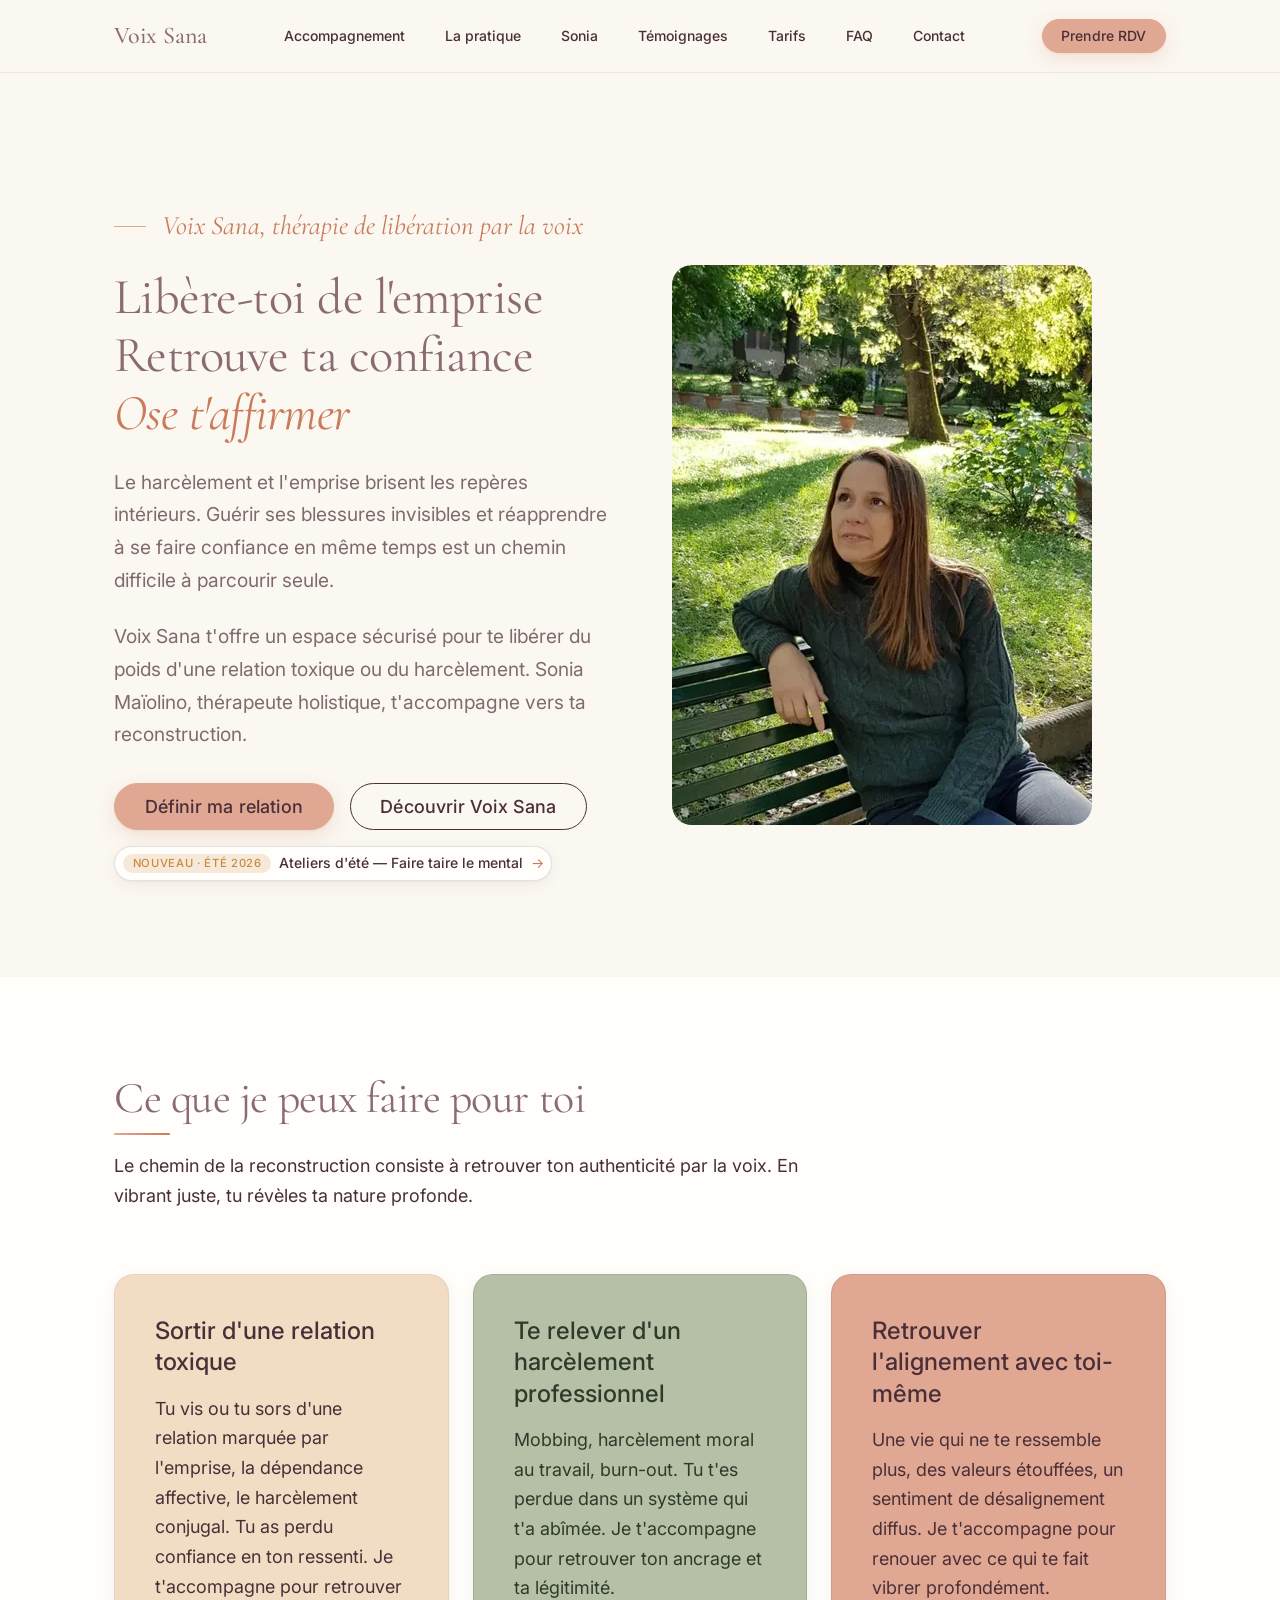
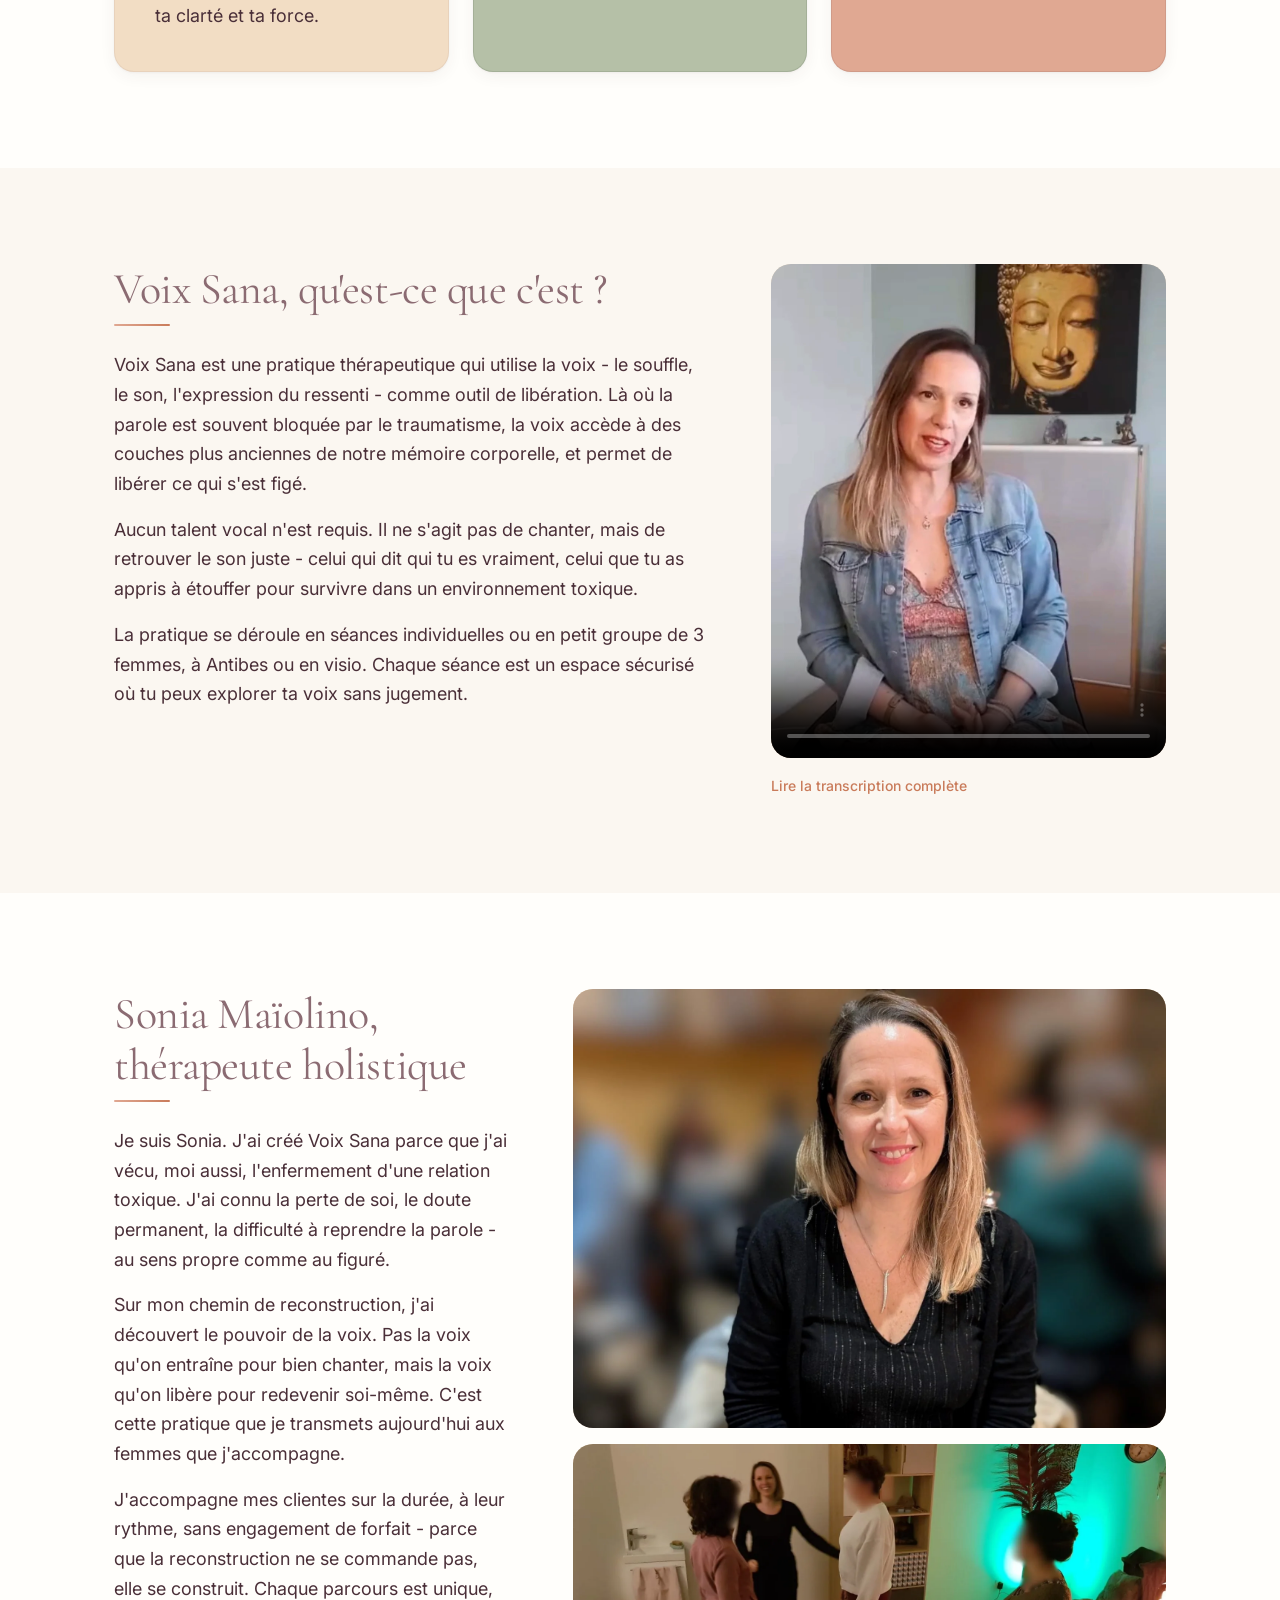
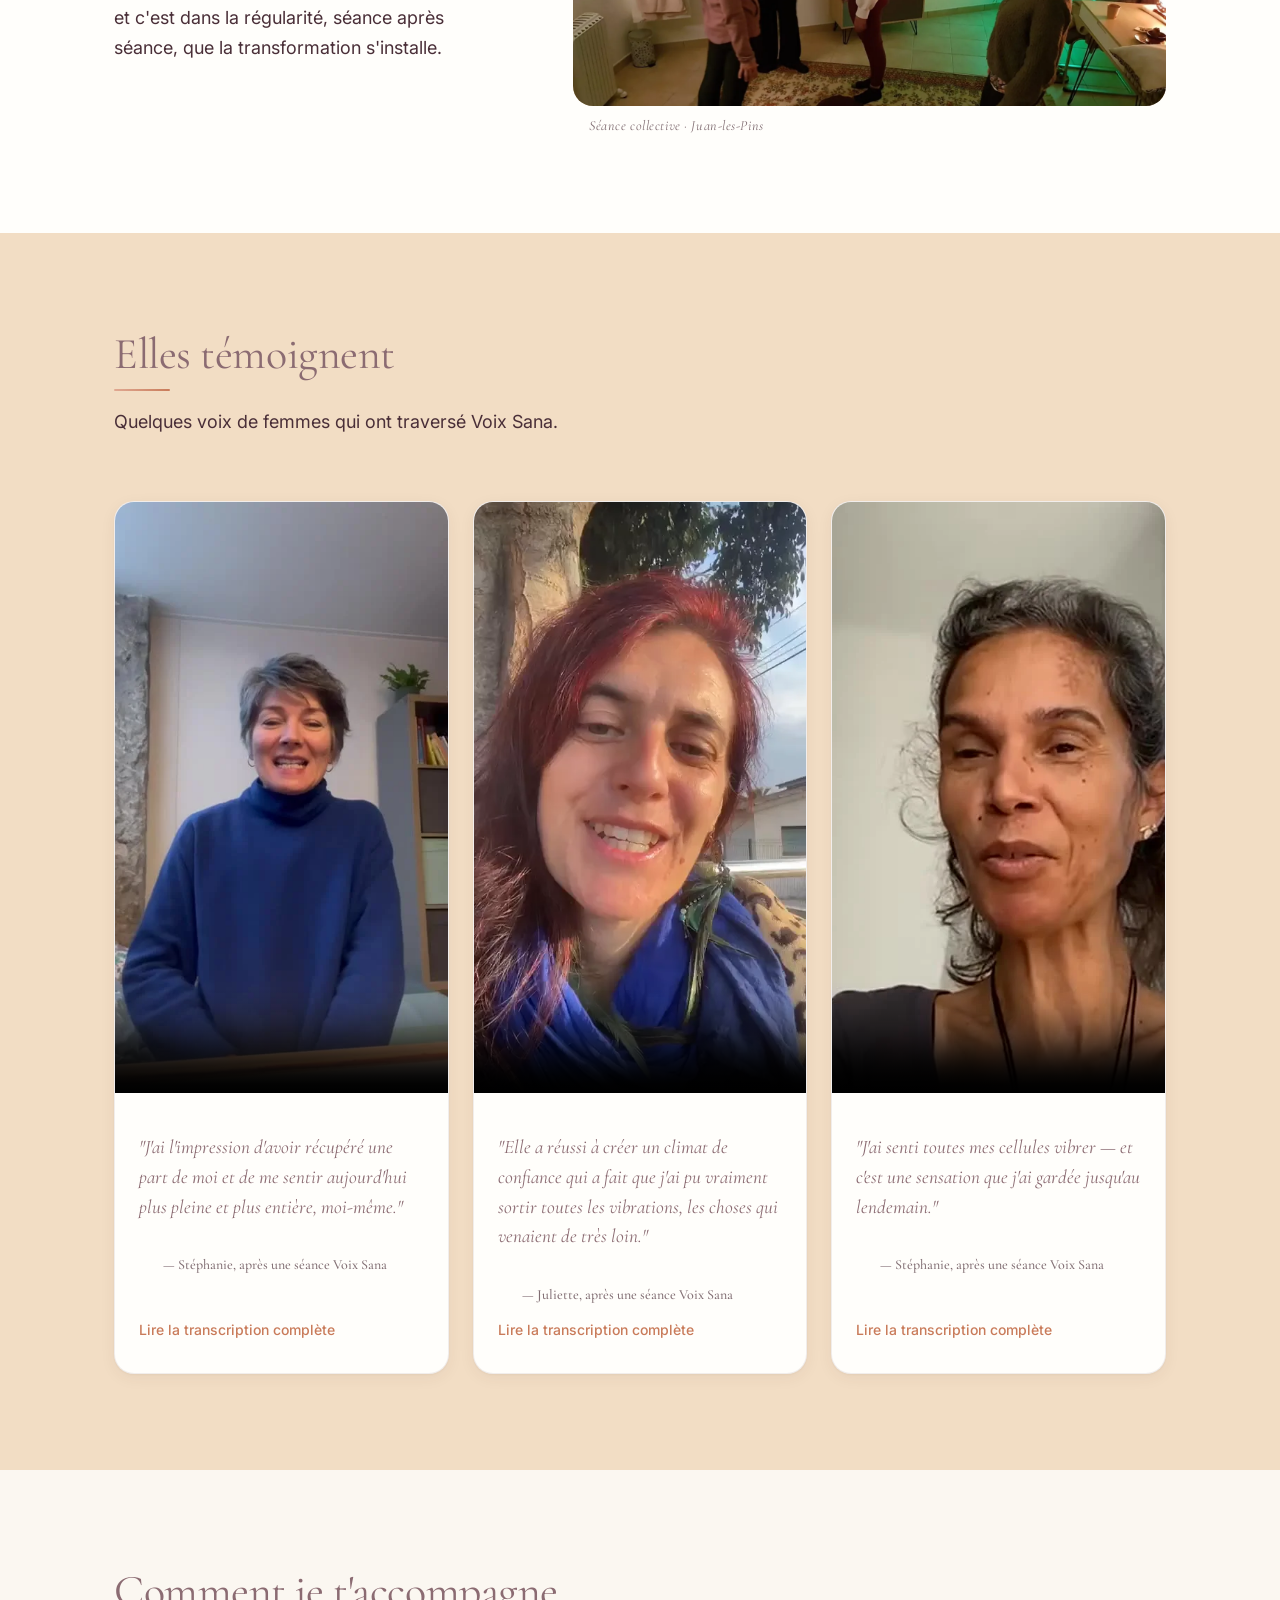
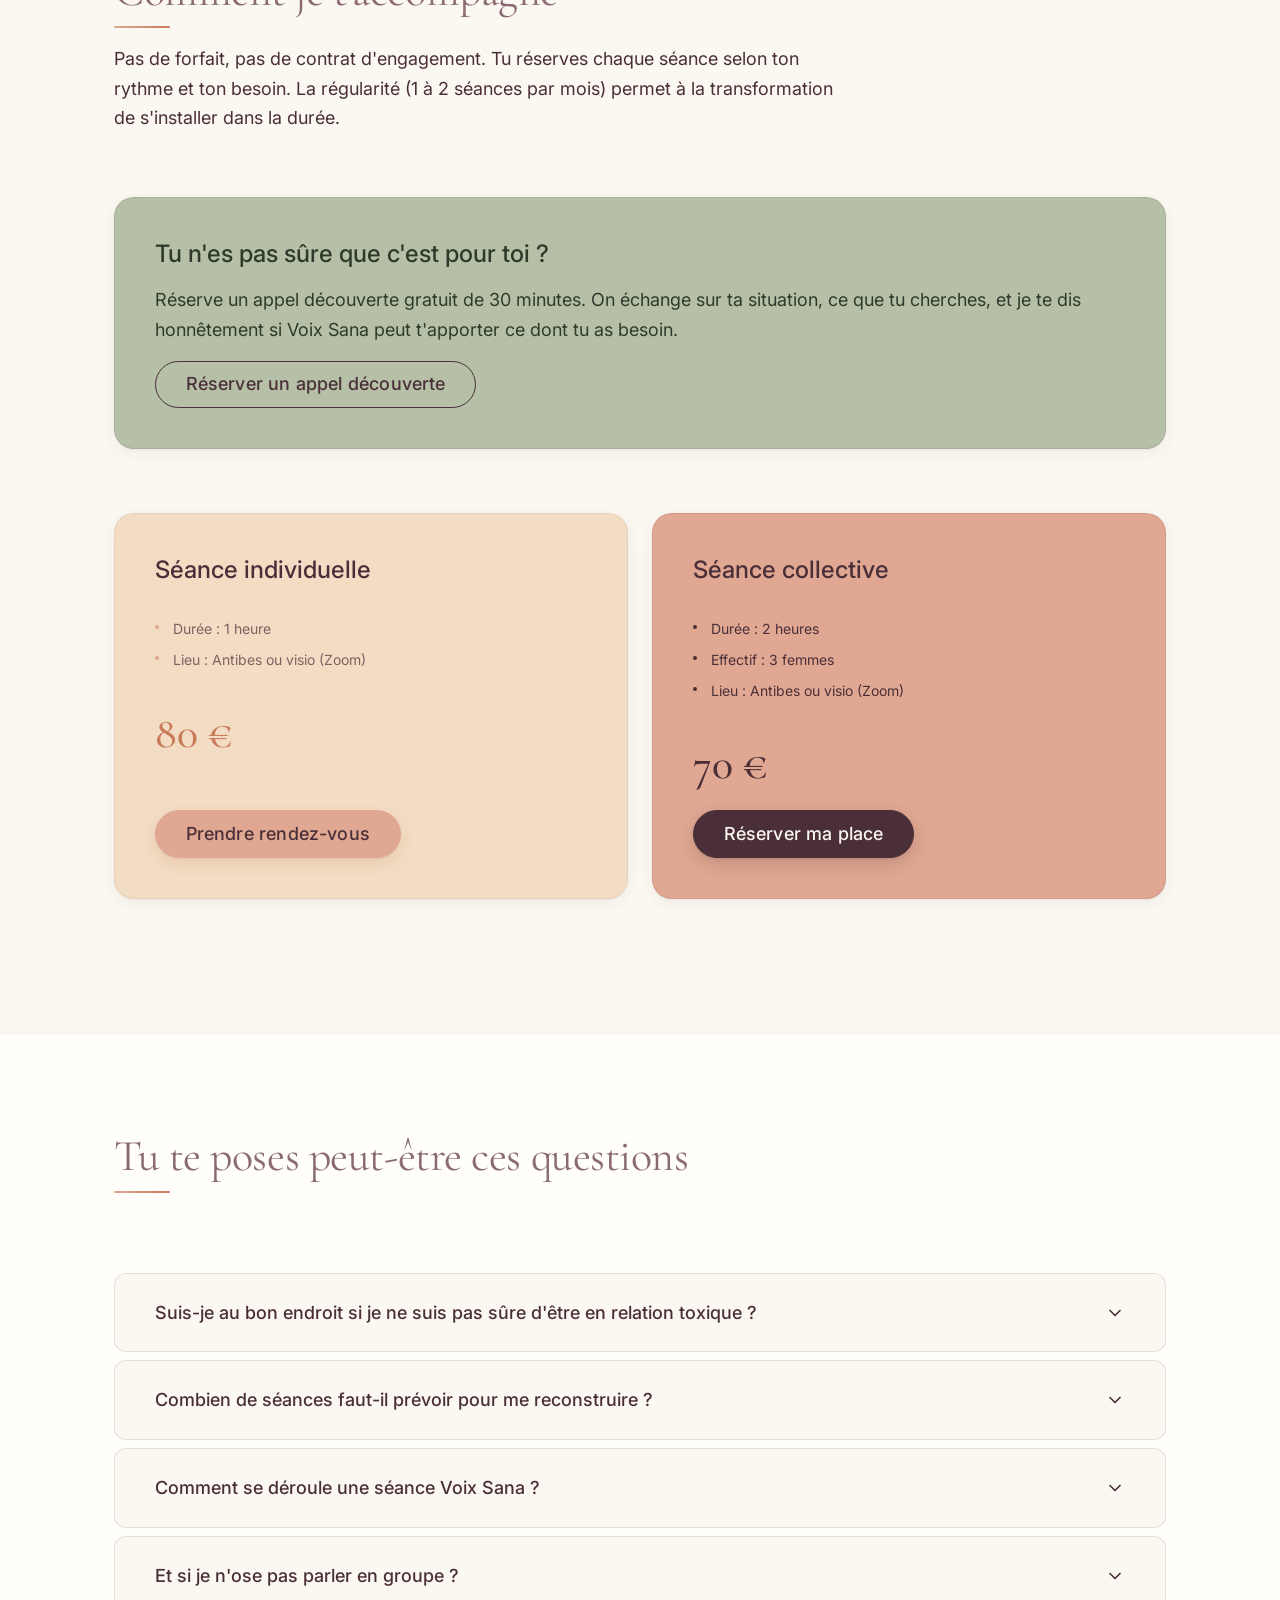
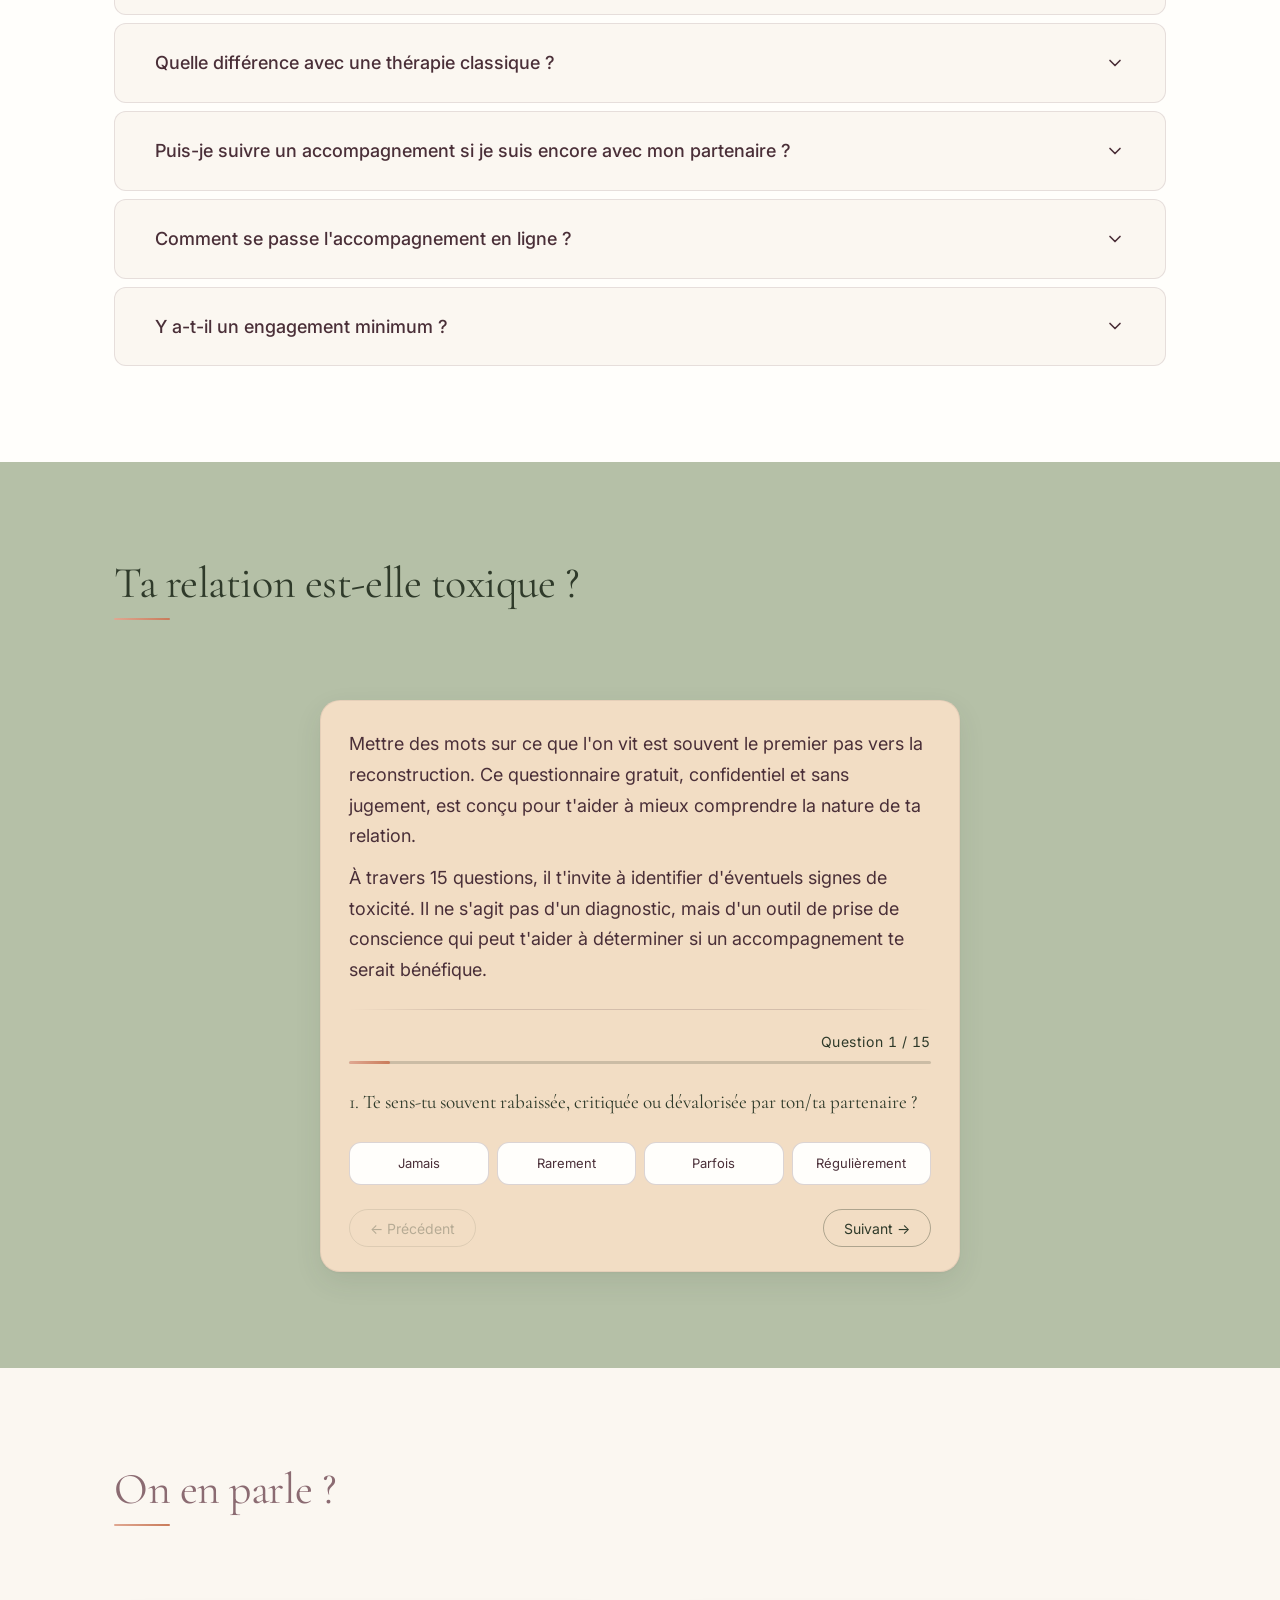
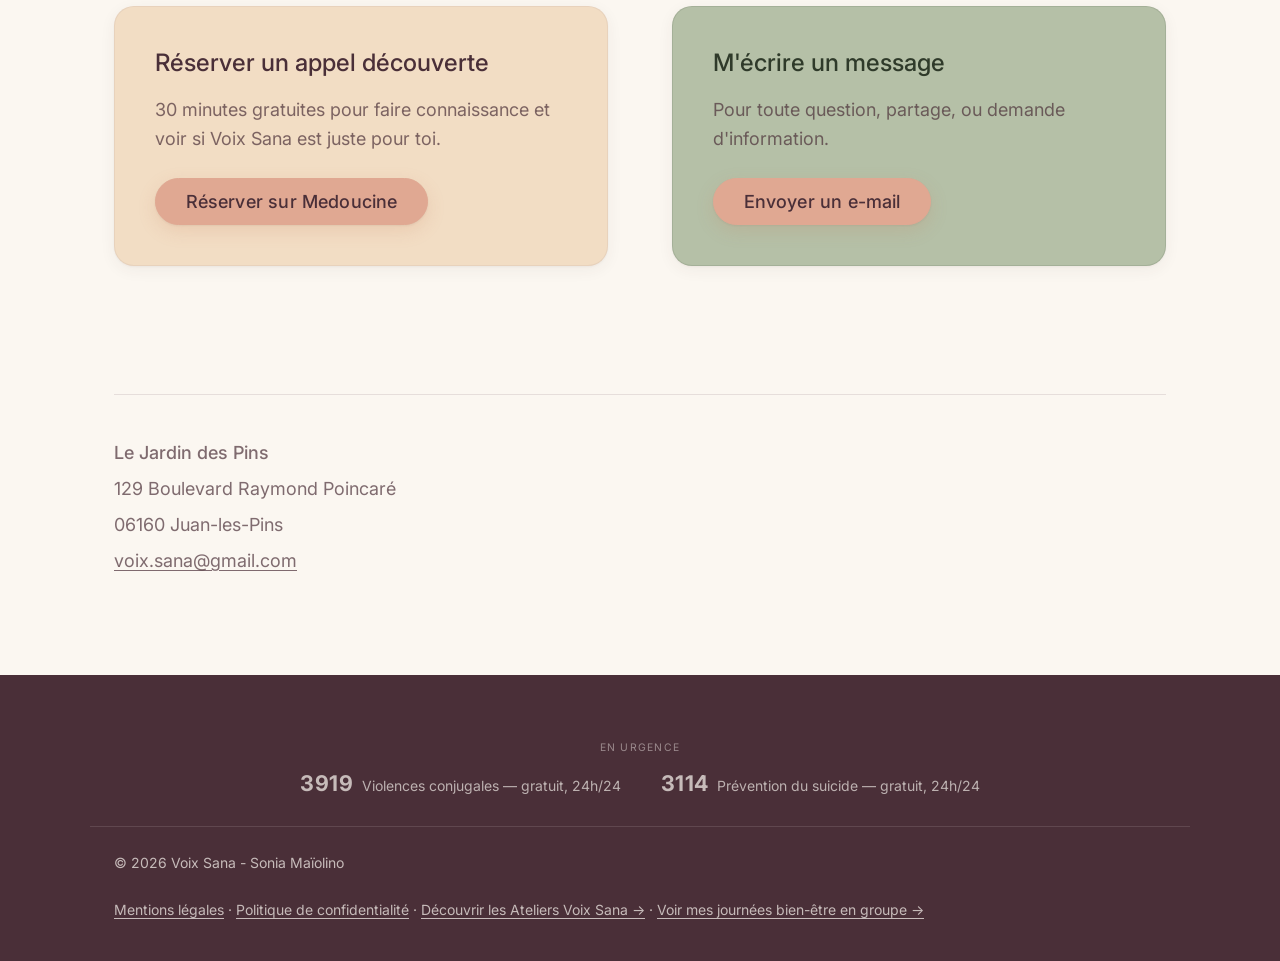
==== commit 2f64f067: "travaille sur les couleurs" ====
--- a/index.html
+++ b/index.html
@@ -279,12 +279,12 @@
               ma relation</a>
             <a class="btn btn-secondary" href="#voix-sana" data-goatcounter-click="cta-hero-decouvrir">Découvrir Voix
               Sana</a>
+            <a class="hero-announce" href="/ateliers/" data-goatcounter-click="cta-home-ateliers">
+              <span class="hero-announce__tag">Nouveau · Été 2026</span>
+              <span class="hero-announce__text">Ateliers d'été — Faire taire le mental</span>
+              <span class="hero-announce__arrow" aria-hidden="true">→</span>
+            </a>
           </div>
-          <a class="hero-announce" href="/ateliers/" data-goatcounter-click="cta-home-ateliers">
-            <span class="hero-announce__tag">Nouveau · Été 2026</span>
-            <span class="hero-announce__text">Ateliers d'été — Faire taire le mental</span>
-            <span class="hero-announce__arrow" aria-hidden="true">→</span>
-          </a>
         </div>
         <div class="image-frame">
           <img src="./images/sonia-portrait-420w.webp" srcset="./images/sonia-portrait-420w.webp 420w,
--- a/style.css
+++ b/style.css
@@ -14,6 +14,7 @@
   --color-sable-clair: #F2DDC4;
   --color-prune-profond: #4A2F38;
   --color-prune-leger: rgba(74, 47, 56, 0.7);
+  --color-or-miel: #CC8A3D;
 
   /* Typographie */
   --font-serif: 'Cormorant Garamond', Georgia, 'Times New Roman', serif;
@@ -757,6 +758,7 @@
 .hero-cta {
   display: flex;
   flex-wrap: wrap;
+  align-items: center;
   gap: var(--space-sm);
   margin-top: var(--space-xs);
 }
@@ -1468,11 +1470,53 @@
    ========================================================================== */
 
 /* --- Crochet saisonnier : la classe de saison sur <main class="ateliers ...">
-       bascule à la fois l'image de fond du hero et la couleur d'accent --- */
-.ateliers--ete       { --atelier-bg: url('/images/seance_groupe.webp');     --atelier-accent: var(--color-sauge-fonce); } /* TODO/CONFIRM : remplacer par /images/atelier-ete.webp une fois l'image saisonnière déposée */
-.ateliers--automne   { --atelier-bg: url('/images/atelier-automne.webp');   --atelier-accent: var(--color-terre-saturee); }
-.ateliers--hiver     { --atelier-bg: url('/images/atelier-hiver.webp');     --atelier-accent: var(--color-mauve-doux); }
-.ateliers--printemps { --atelier-bg: url('/images/atelier-printemps.webp'); --atelier-accent: var(--color-sauge-pale); }
+       redéfinit une petite palette SCOPÉE à la page (image de fond, accent,
+       teinte des pastilles d'icônes, voile du hero). Toutes les valeurs sont
+       dérivées des tokens du site et ne touchent jamais au :root.
+       Changer de saison = éditer le bloc correspondant ci-dessous.
+       Variables :
+         --atelier-bg            image de fond du hero
+         --atelier-accent        couleur d'accent (dates, icônes, lead)
+         --atelier-badge         fond des pastilles rondes d'icônes
+         --atelier-scrim-top     haut du voile dégradé sur le hero
+         --atelier-scrim-bottom  bas du voile dégradé sur le hero
+   --- */
+
+/* Été — « Lumière d'été » : direction chaude et solaire (terre + sable doré) */
+.ateliers--ete {
+  --atelier-bg: url('/images/seance_groupe.webp'); /* TODO/CONFIRM : remplacer par /images/atelier-ete.webp une fois l'image saisonnière déposée */
+  --atelier-accent: var(--color-or-miel);
+  --atelier-badge: rgba(204, 138, 61, 0.22);
+  --atelier-scrim-top: rgba(245, 226, 188, 0.88);
+  --atelier-scrim-bottom: rgba(251, 247, 241, 0.96);
+}
+
+/* Automne — chaleur cuivrée */
+.ateliers--automne {
+  --atelier-bg: url('/images/atelier-automne.webp');
+  --atelier-accent: var(--color-terre-saturee);
+  --atelier-badge: rgba(224, 168, 146, 0.28);
+  --atelier-scrim-top: rgba(242, 221, 196, 0.82);
+  --atelier-scrim-bottom: rgba(251, 247, 241, 0.93);
+}
+
+/* Hiver — crème fraîche, accent mauve doux */
+.ateliers--hiver {
+  --atelier-bg: url('/images/atelier-hiver.webp');
+  --atelier-accent: var(--color-mauve-doux);
+  --atelier-badge: rgba(139, 107, 114, 0.20);
+  --atelier-scrim-top: rgba(251, 247, 241, 0.82);
+  --atelier-scrim-bottom: rgba(255, 254, 251, 0.94);
+}
+
+/* Printemps — sauge tendre */
+.ateliers--printemps {
+  --atelier-bg: url('/images/atelier-printemps.webp');
+  --atelier-accent: var(--color-sauge-fonce);
+  --atelier-badge: rgba(181, 192, 167, 0.30);
+  --atelier-scrim-top: rgba(232, 238, 224, 0.78);  /* sauge très pâle */
+  --atelier-scrim-bottom: rgba(251, 247, 241, 0.92);
+}
 
 /* --- En-tête simplifié de la page (pas de menu de l'accueil) --- */
 .nav-actions {
@@ -1491,7 +1535,9 @@
   /* Fond crème de secours si l'image de saison n'existe pas encore : le scrim reste lisible */
   background-color: var(--color-creme);
   background-image:
-    linear-gradient(rgba(251, 247, 241, 0.80), rgba(251, 247, 241, 0.93)),
+    linear-gradient(
+      var(--atelier-scrim-top, rgba(251, 247, 241, 0.80)),
+      var(--atelier-scrim-bottom, rgba(251, 247, 241, 0.93))),
     var(--atelier-bg);
   background-size: cover;
   background-position: center;
@@ -1499,6 +1545,10 @@
   padding-top: var(--space-xl);
 }
 
+/* L'eyebrow du hero reprend l'accent de la saison */
+.ateliers-hero .hero-eyebrow { color: var(--atelier-accent, var(--color-terre-saturee)); }
+.ateliers-hero .hero-eyebrow::before { background-color: var(--atelier-accent, var(--color-terre-claire)); }
+
 .ateliers-breadcrumb {
   font-size: var(--fs-small);
   color: var(--color-prune-leger);
@@ -1530,7 +1580,7 @@
   font-family: var(--font-serif);
   font-style: italic;
   font-size: clamp(1.3rem, 1vw + 1.1rem, 1.75rem);
-  color: var(--color-terre-saturee);
+  color: var(--atelier-accent, var(--color-terre-saturee));
   margin-bottom: 0;
 }
 
@@ -1607,7 +1657,7 @@
   width: 44px;
   height: 44px;
   border-radius: 50%;
-  background-color: rgba(181, 192, 167, 0.25);
+  background-color: var(--atelier-badge, rgba(181, 192, 167, 0.25));
   color: var(--atelier-accent, var(--color-terre-saturee));
   margin-bottom: var(--space-xs);
 }
@@ -1618,7 +1668,7 @@
   font-size: var(--fs-small);
   font-weight: 500;
   letter-spacing: 0.04em;
-  color: var(--color-terre-saturee);
+  color: var(--atelier-accent, var(--color-terre-saturee));
   margin-bottom: 0;
 }
 
@@ -1666,7 +1716,7 @@
   display: inline-flex;
   align-items: center;
   gap: var(--space-xs);
-  align-self: flex-start;
+  align-self: center;
   max-width: 100%;
   padding: 0.4rem 0.4rem 0.4rem 0.5rem;
   border: 1px solid rgba(74, 47, 56, 0.14);
@@ -1690,8 +1740,8 @@
   flex-shrink: 0;
   padding: 0.2rem 0.6rem;
   border-radius: 999px;
-  background-color: var(--color-sauge-pale);
-  color: var(--color-sauge-fonce);
+  background-color: rgba(204, 138, 61, 0.18);
+  color: var(--color-or-miel);
   font-size: 0.7rem;
   font-weight: 500;
   letter-spacing: 0.06em;
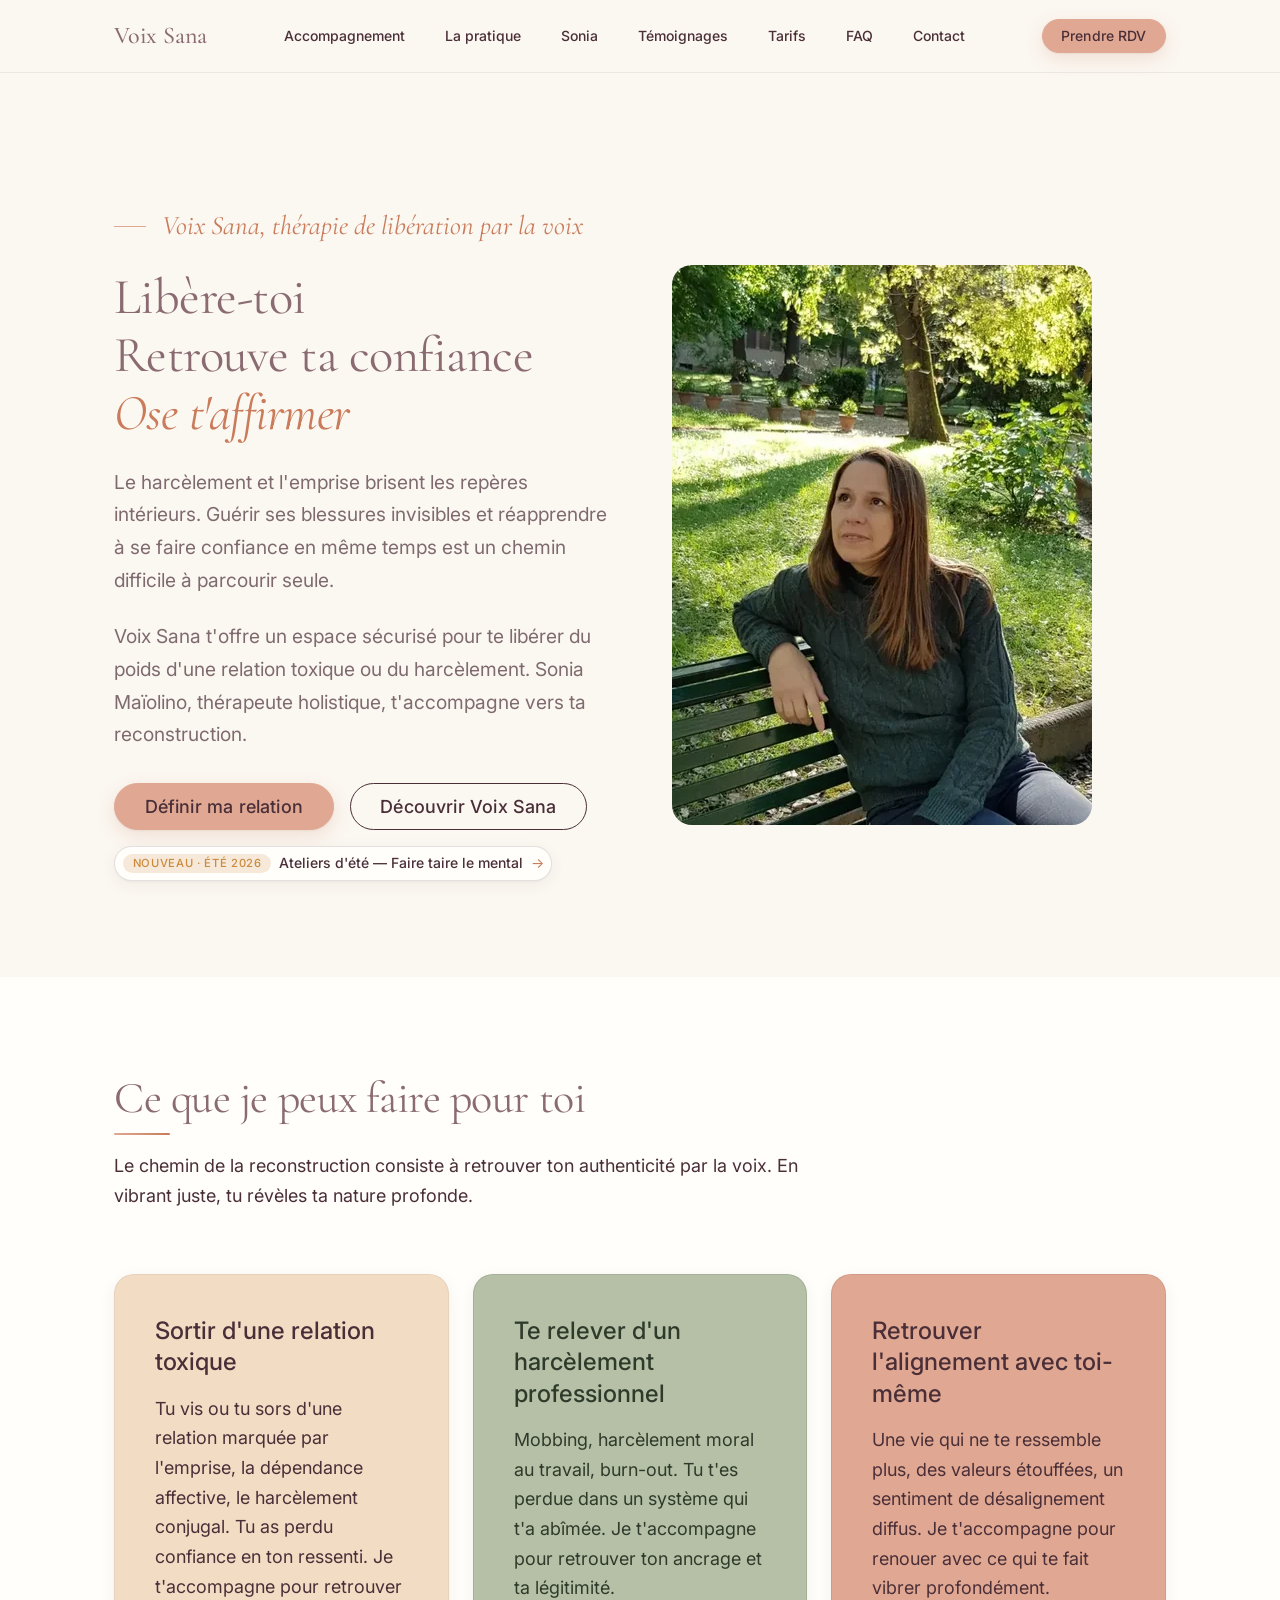
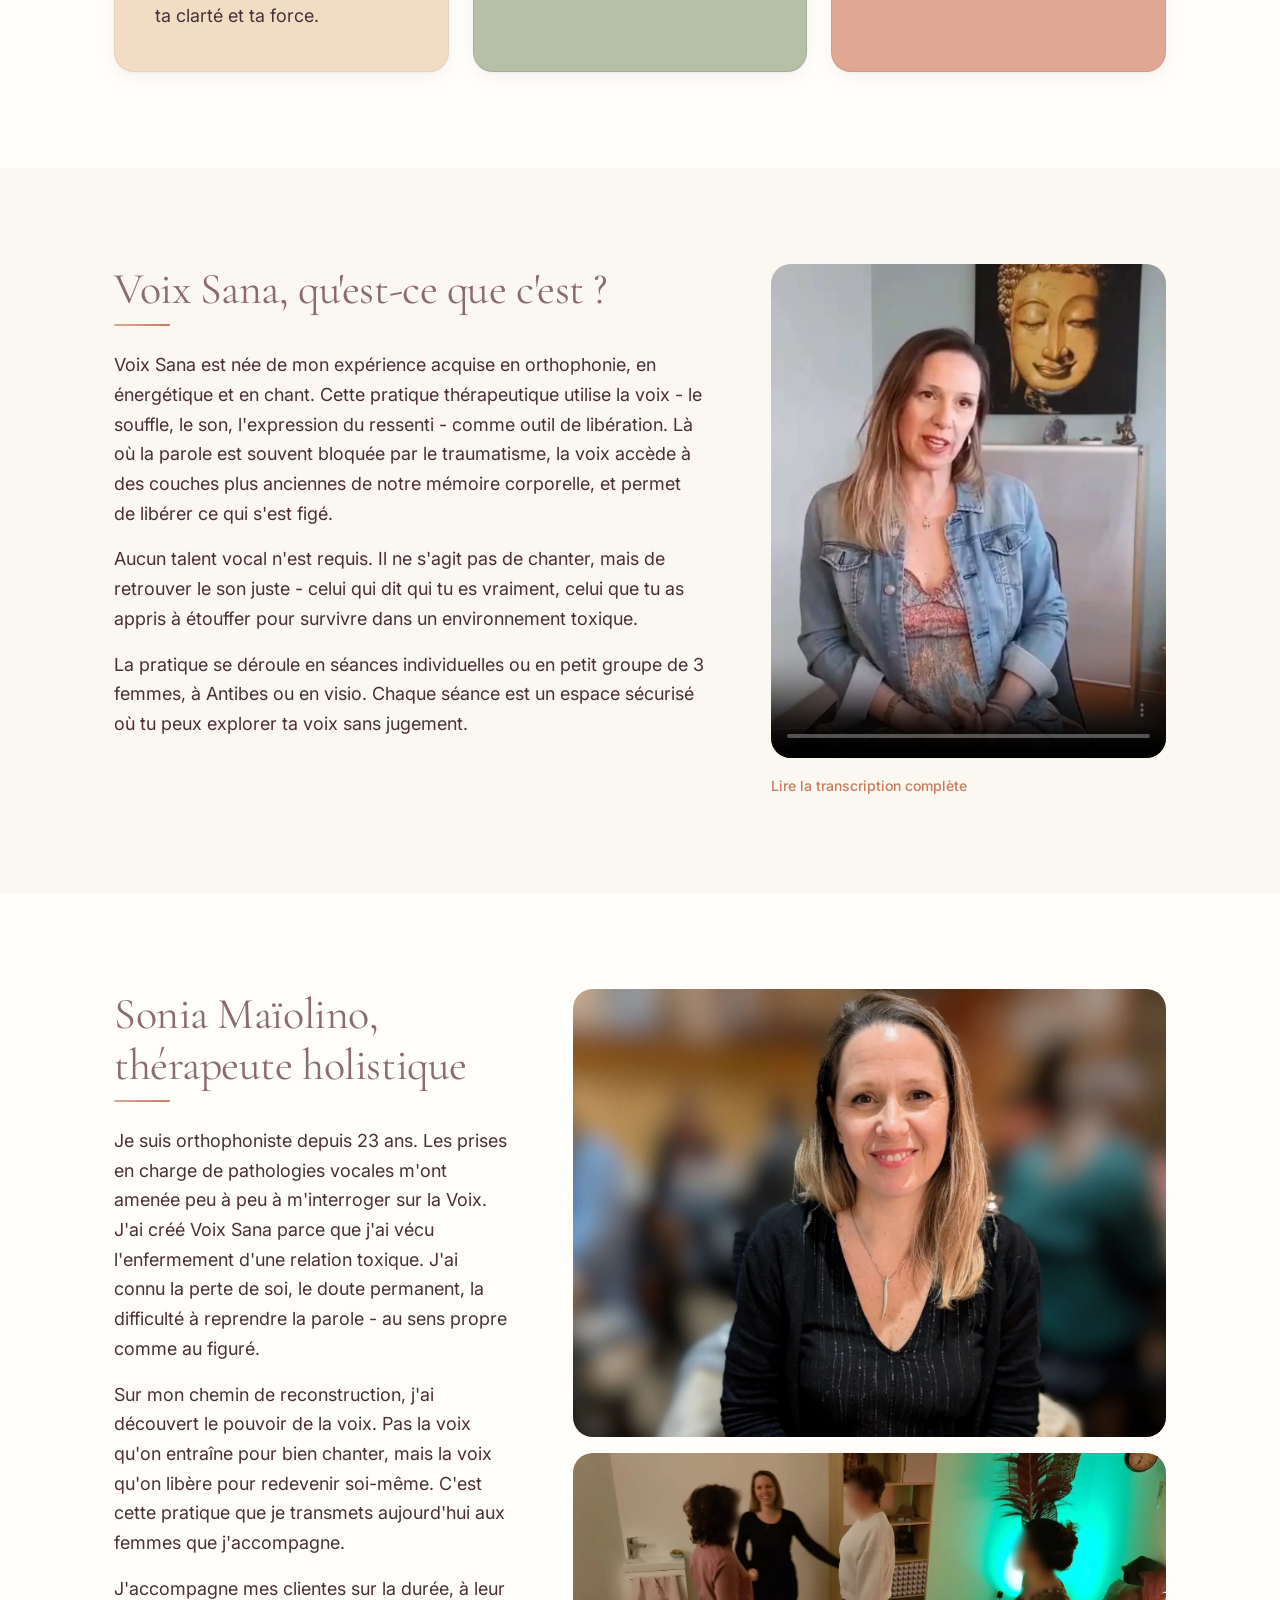
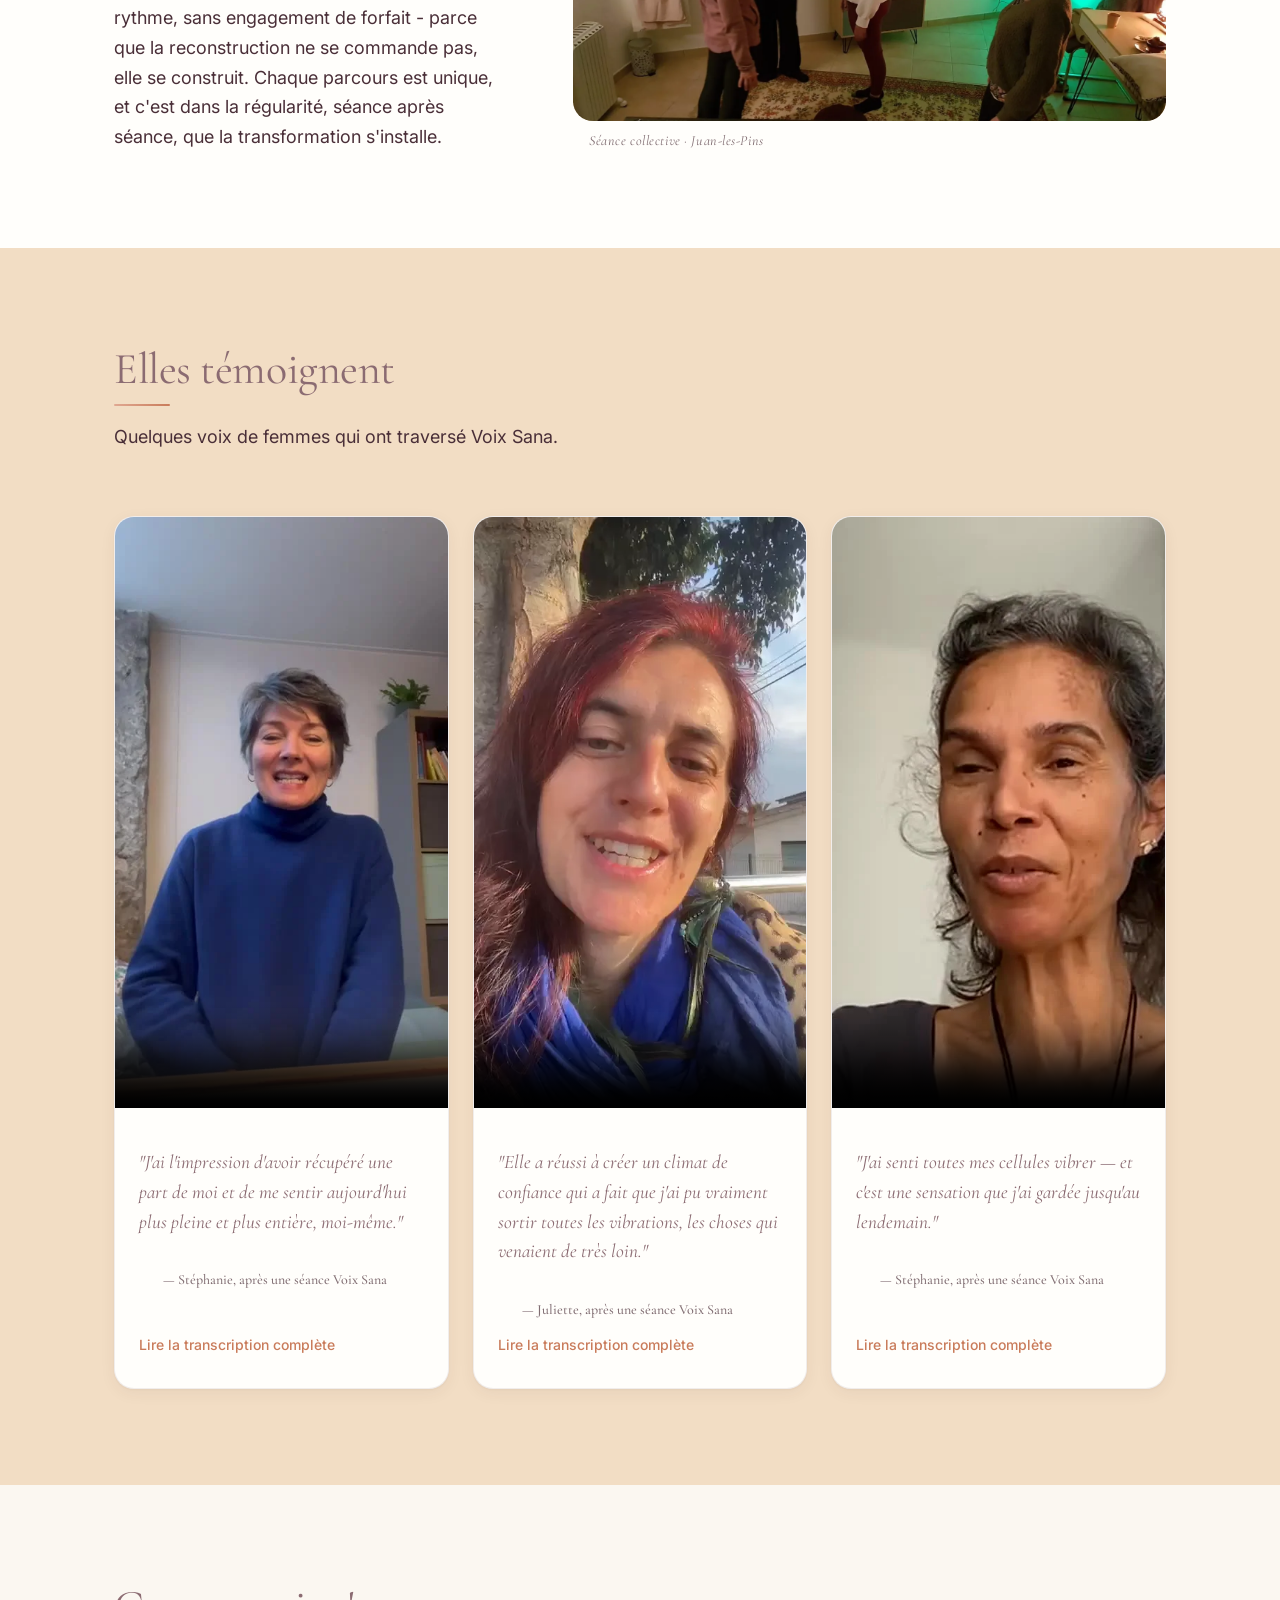
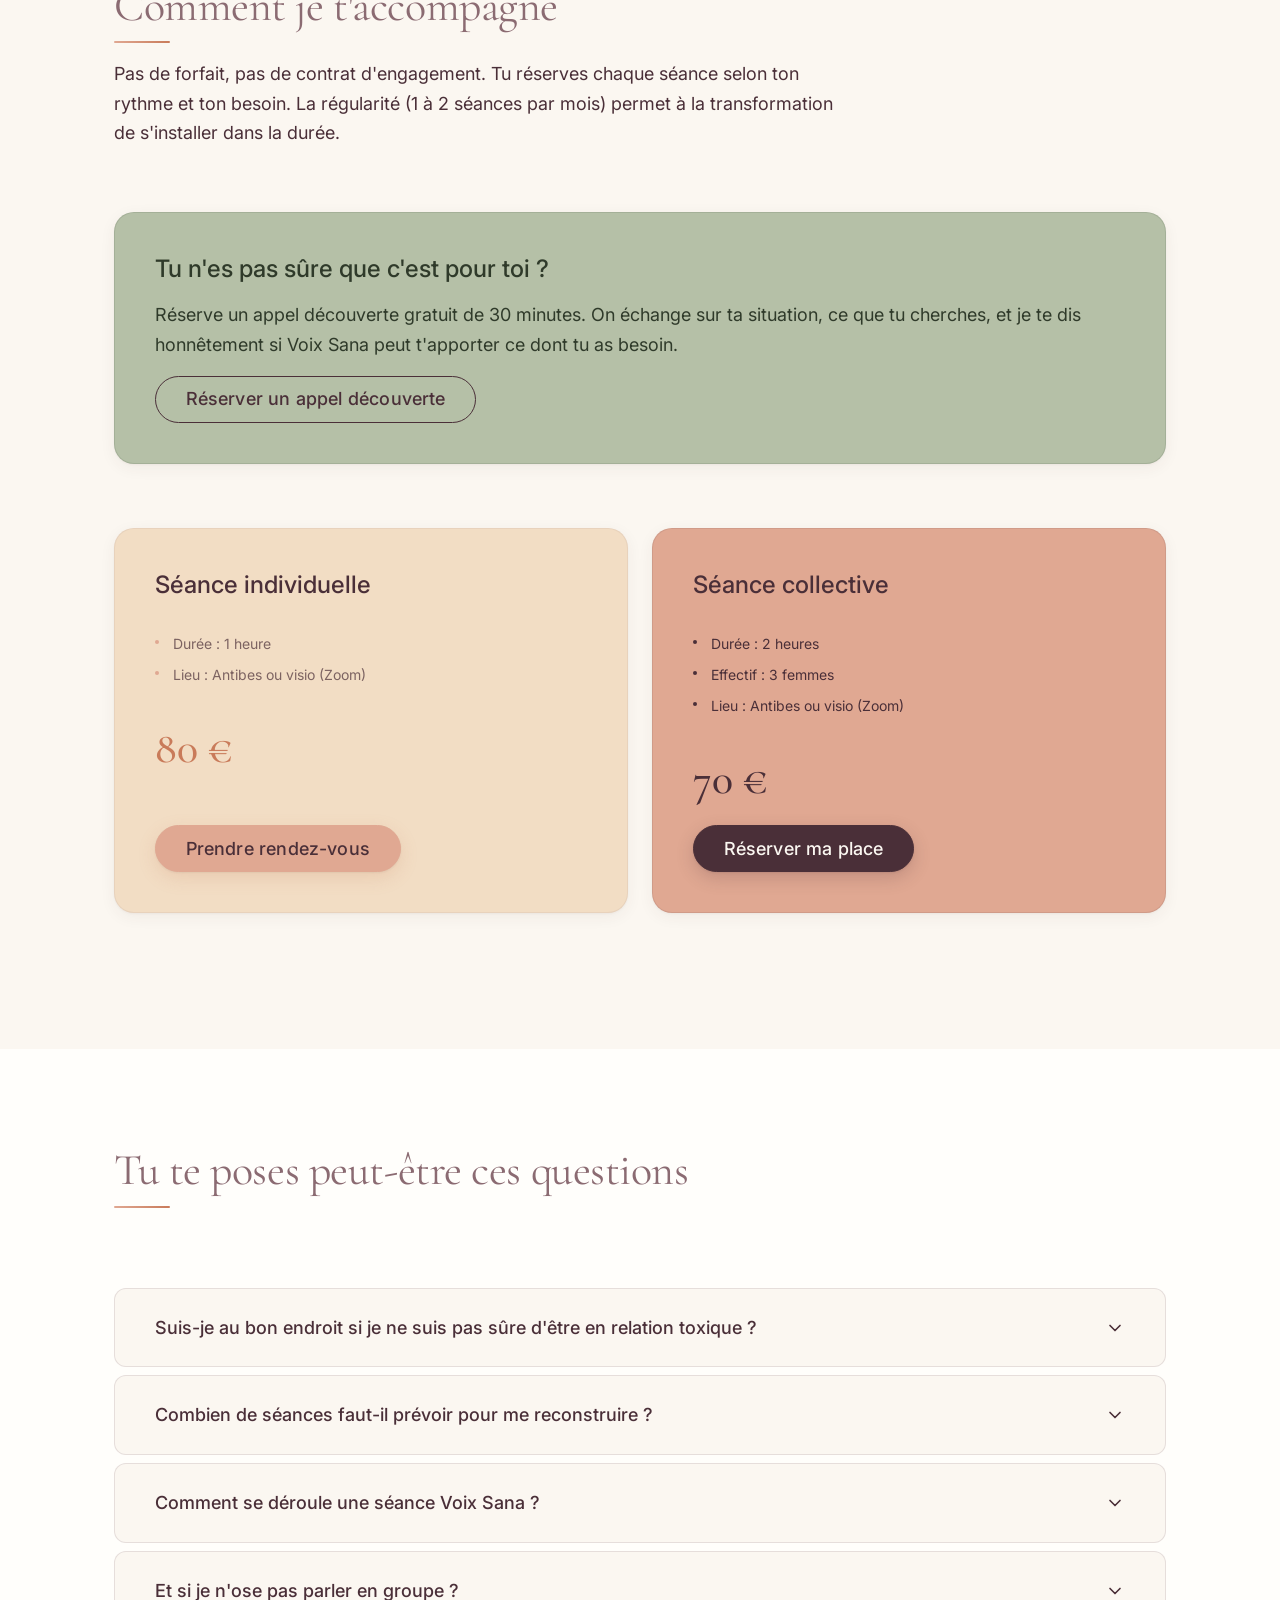
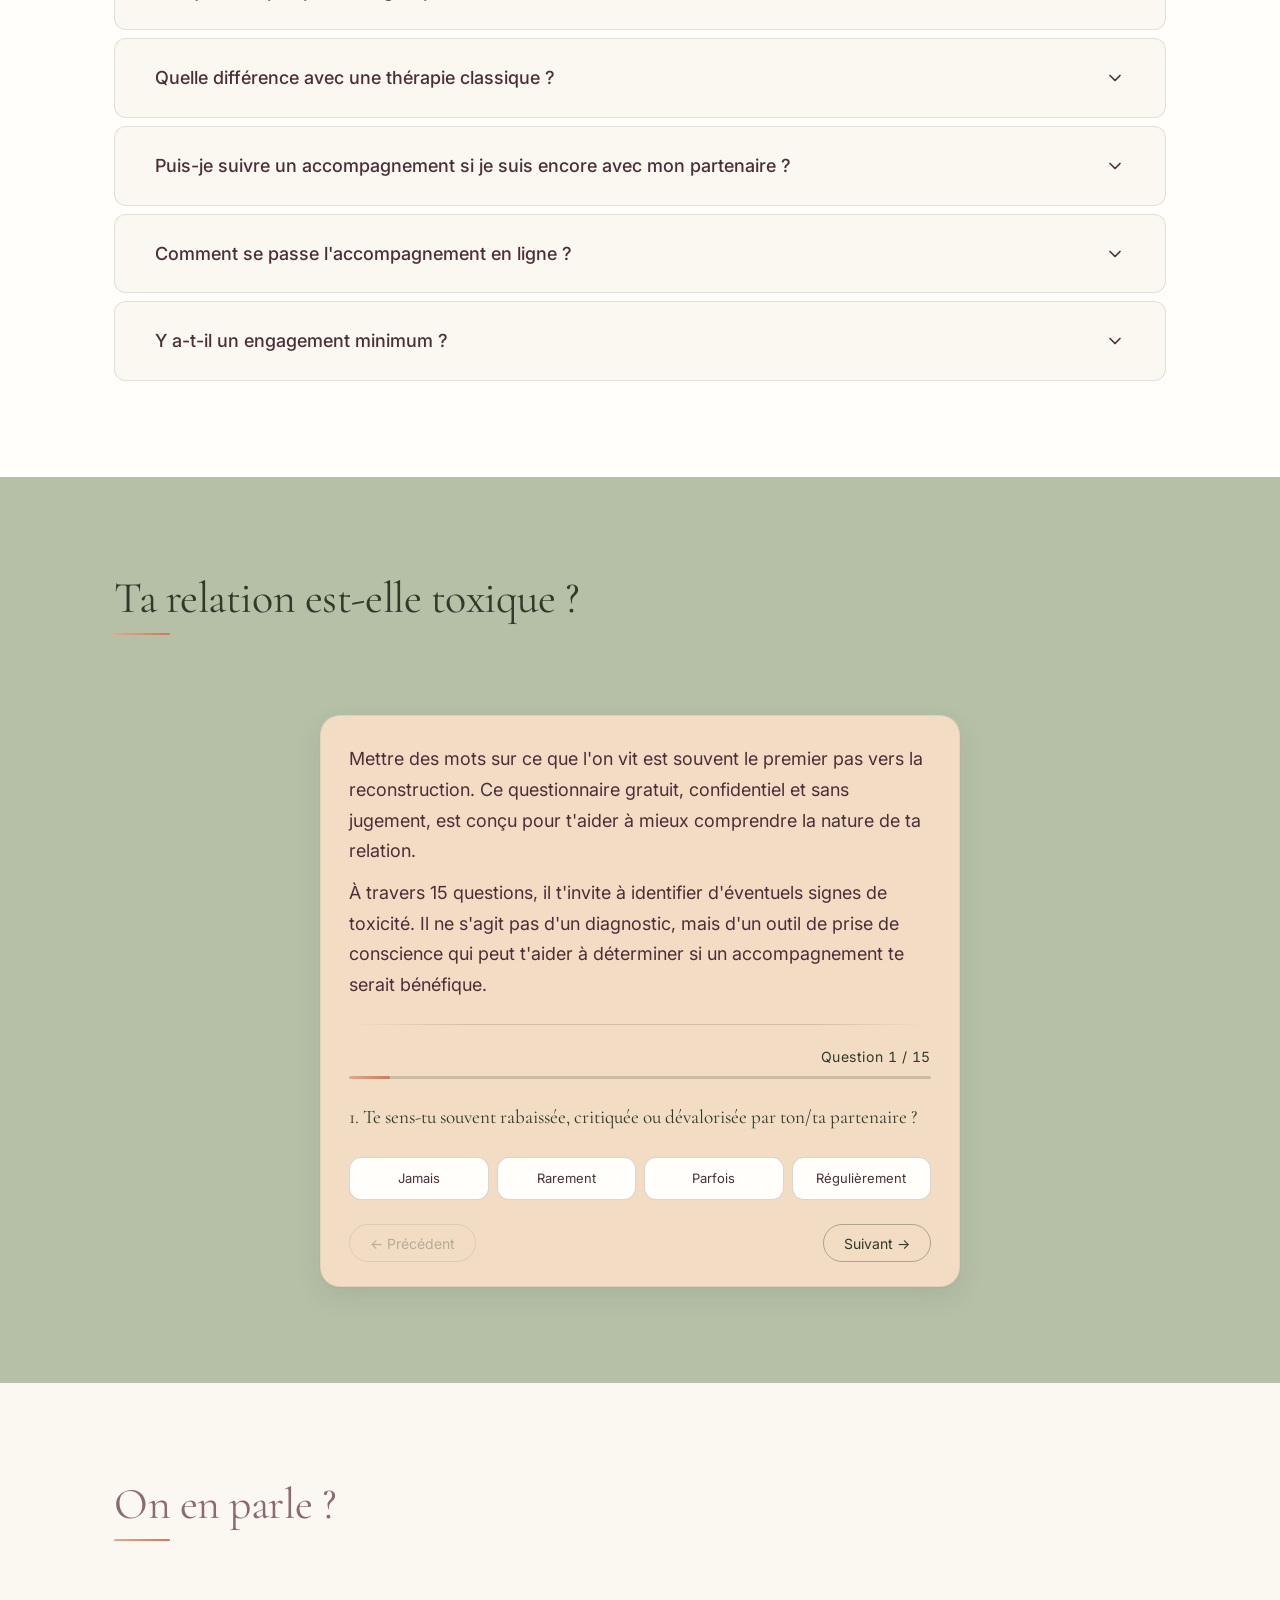
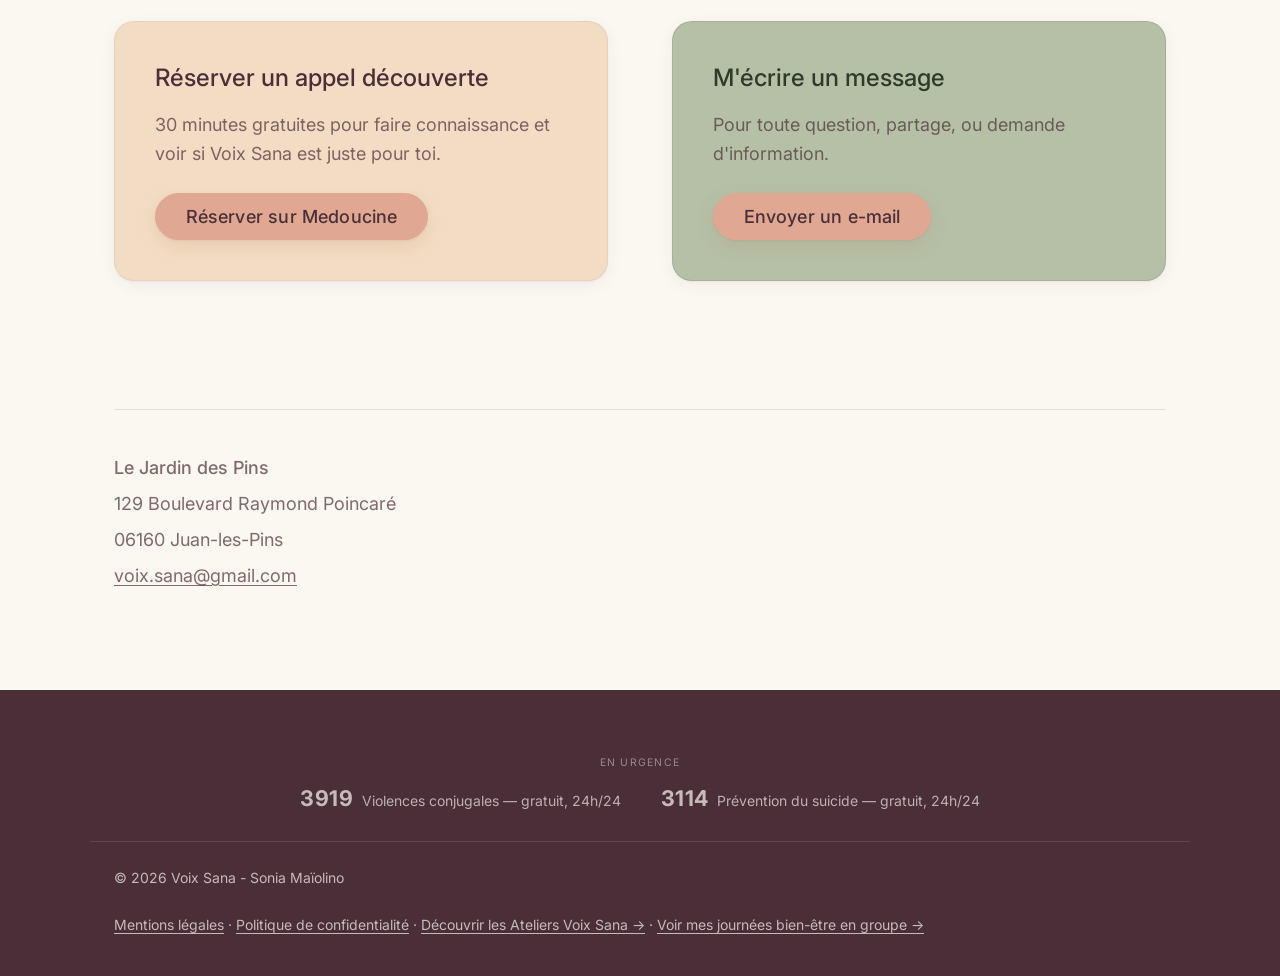
==== commit 645ac148: "Ajout de la pratique orthophonique" ====
--- a/index.html
+++ b/index.html
@@ -269,7 +269,7 @@
       <div class="container hero-layout">
         <div>
           <p class="hero-eyebrow">Voix Sana, thérapie de libération par la voix</p>
-          <h1>Libère-toi de l'emprise<br>Retrouve ta confiance<br><em>Ose t'affirmer</em></h1>
+          <h1>Libère-toi<br>Retrouve ta confiance<br><em>Ose t'affirmer</em></h1>
           <p>Le harcèlement et l'emprise brisent les repères intérieurs. Guérir ses blessures invisibles et réapprendre
             à se faire confiance en même temps est un chemin difficile à parcourir seule.</p>
           <p>Voix Sana t'offre un espace sécurisé pour te libérer du poids d'une relation toxique ou du harcèlement.
@@ -330,7 +330,8 @@
       <div class="container split-layout">
         <div>
           <h2>Voix Sana, qu'est-ce que c'est ?</h2>
-          <p>Voix Sana est une pratique thérapeutique qui utilise la voix - le souffle, le son, l'expression du ressenti
+          <p>Voix Sana est née de mon expérience acquise en orthophonie, en énergétique et en chant. 
+            Cette pratique thérapeutique utilise la voix - le souffle, le son, l'expression du ressenti
             - comme outil de libération. Là où la parole est souvent bloquée par le traumatisme, la voix accède à des
             couches plus anciennes de notre mémoire corporelle, et permet de libérer ce qui s'est figé.</p>
           <p>Aucun talent vocal n'est requis. Il ne s'agit pas de chanter, mais de retrouver le son juste - celui qui
@@ -367,9 +368,12 @@
       <div class="container split-layout">
         <div>
           <h2>Sonia Maïolino, thérapeute holistique</h2>
-          <p>Je suis Sonia. J'ai créé Voix Sana parce que j'ai vécu, moi aussi, l'enfermement d'une relation toxique.
-            J'ai connu la perte de soi, le doute permanent, la difficulté à reprendre la parole - au sens propre comme
-            au figuré.</p>
+          <p>Je suis orthophoniste depuis 23 ans. Les prises en charge de
+          pathologies vocales m'ont amenée peu à peu à m'interroger sur la Voix.
+          J'ai créé Voix Sana parce que j'ai vécu l'enfermement
+          d'une relation toxique. J'ai connu la perte de soi, le doute
+          permanent, la difficulté à reprendre la parole - au sens propre comme
+          au figuré.</p>
           <p>Sur mon chemin de reconstruction, j'ai découvert le pouvoir de la voix. Pas la voix qu'on entraîne pour
             bien chanter, mais la voix qu'on libère pour redevenir soi-même. C'est cette pratique que je transmets
             aujourd'hui aux femmes que j'accompagne.</p>
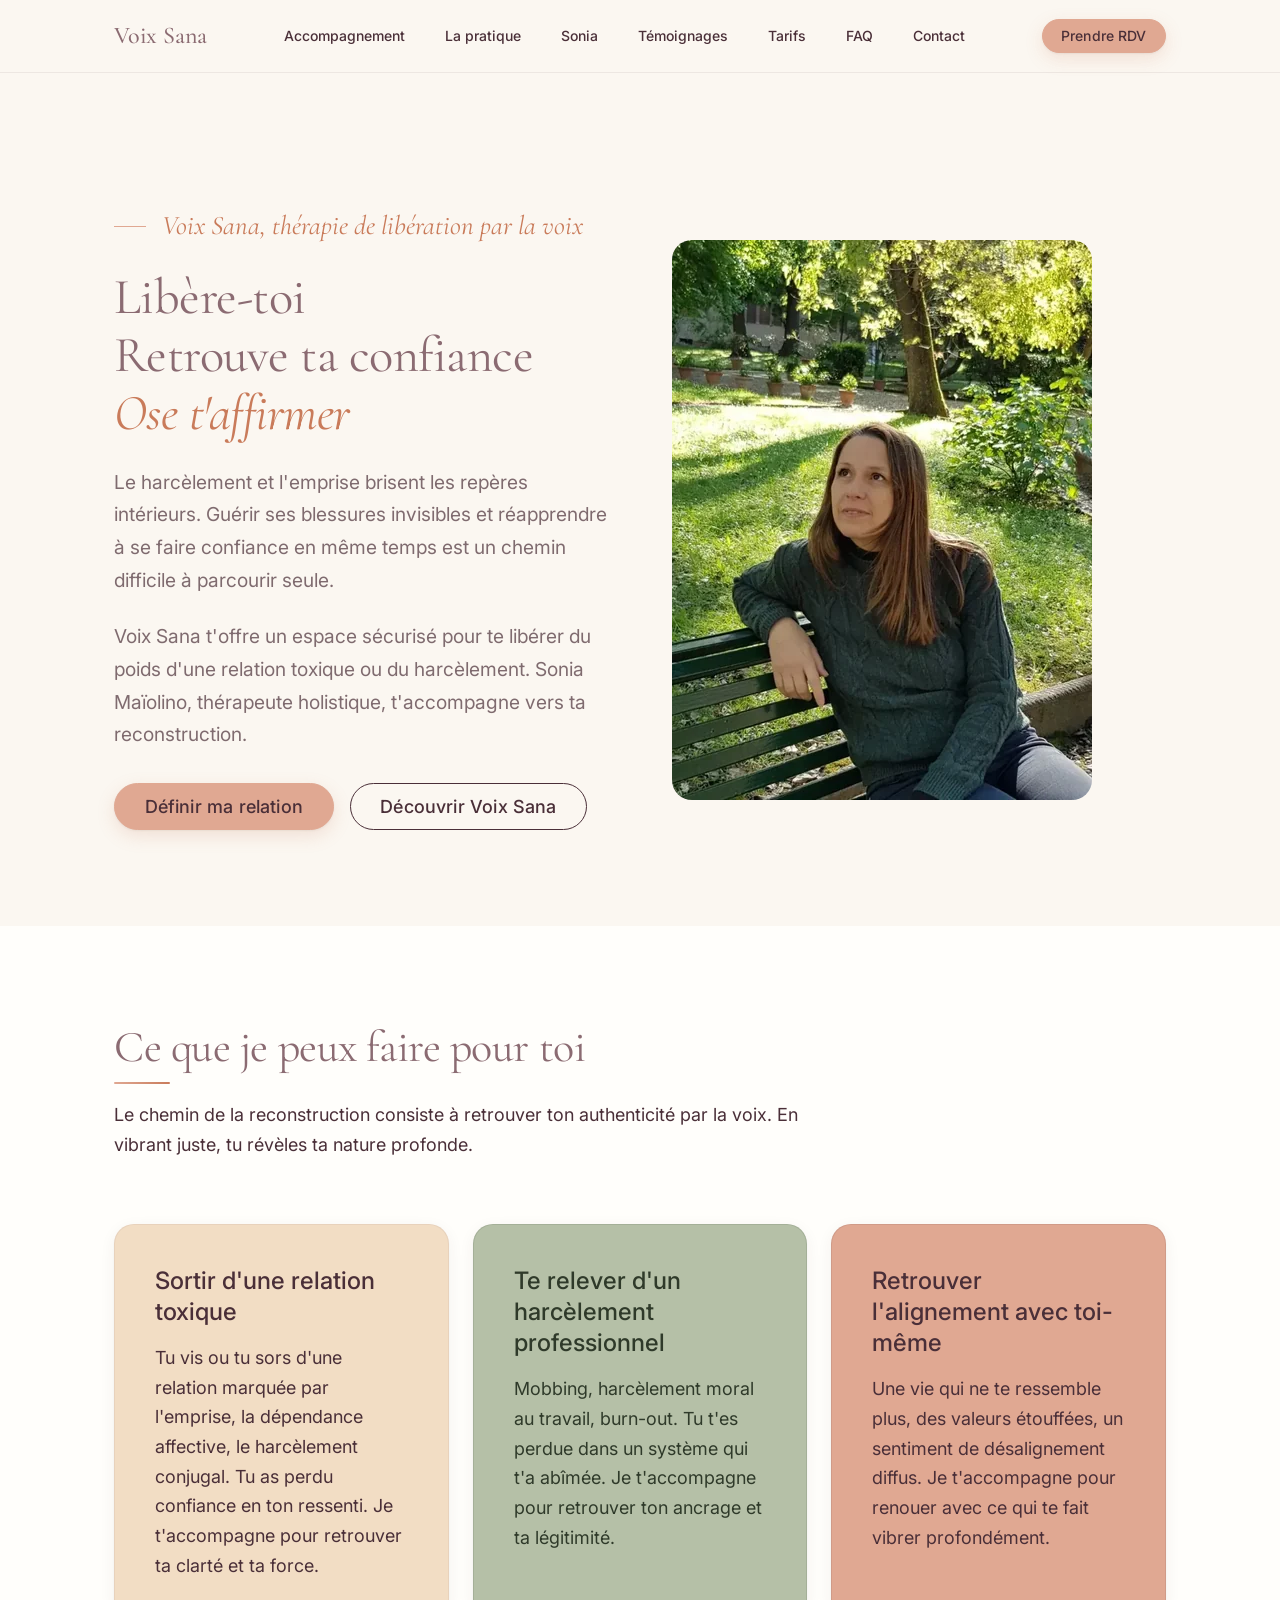
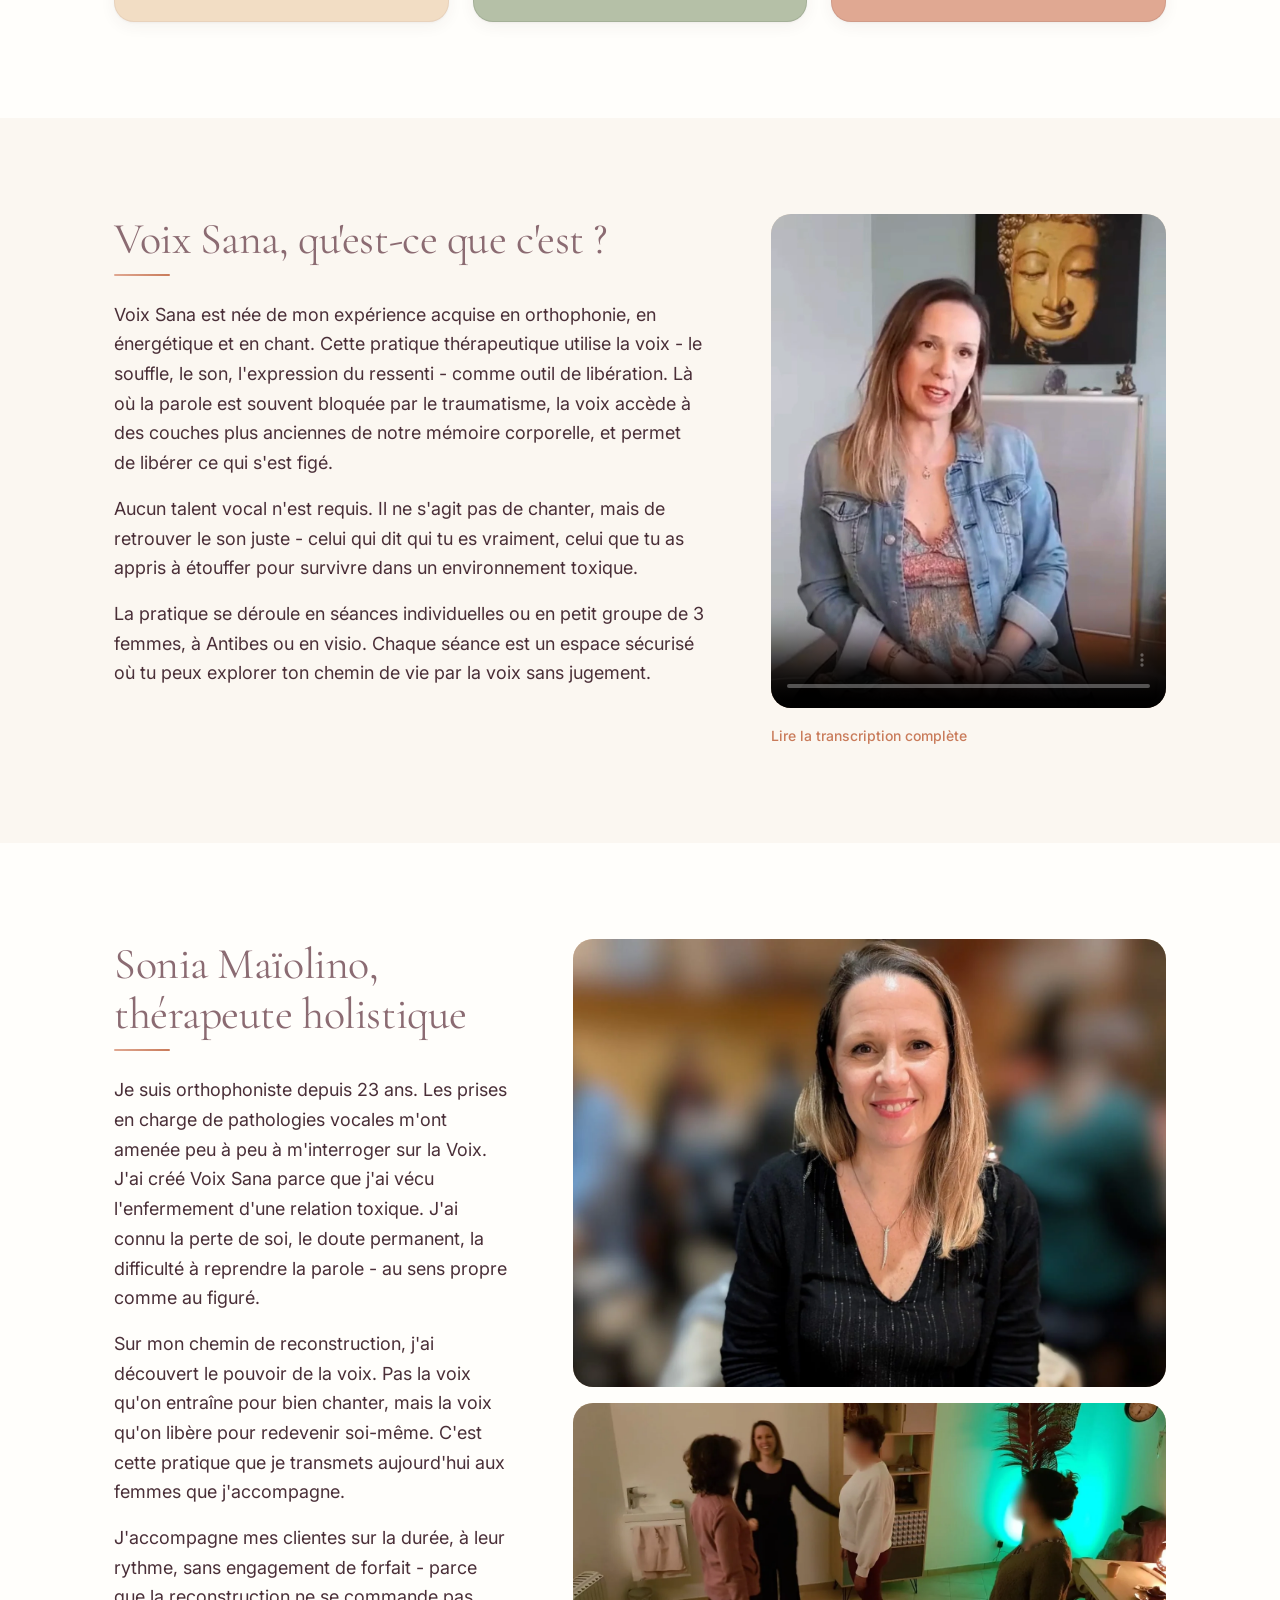
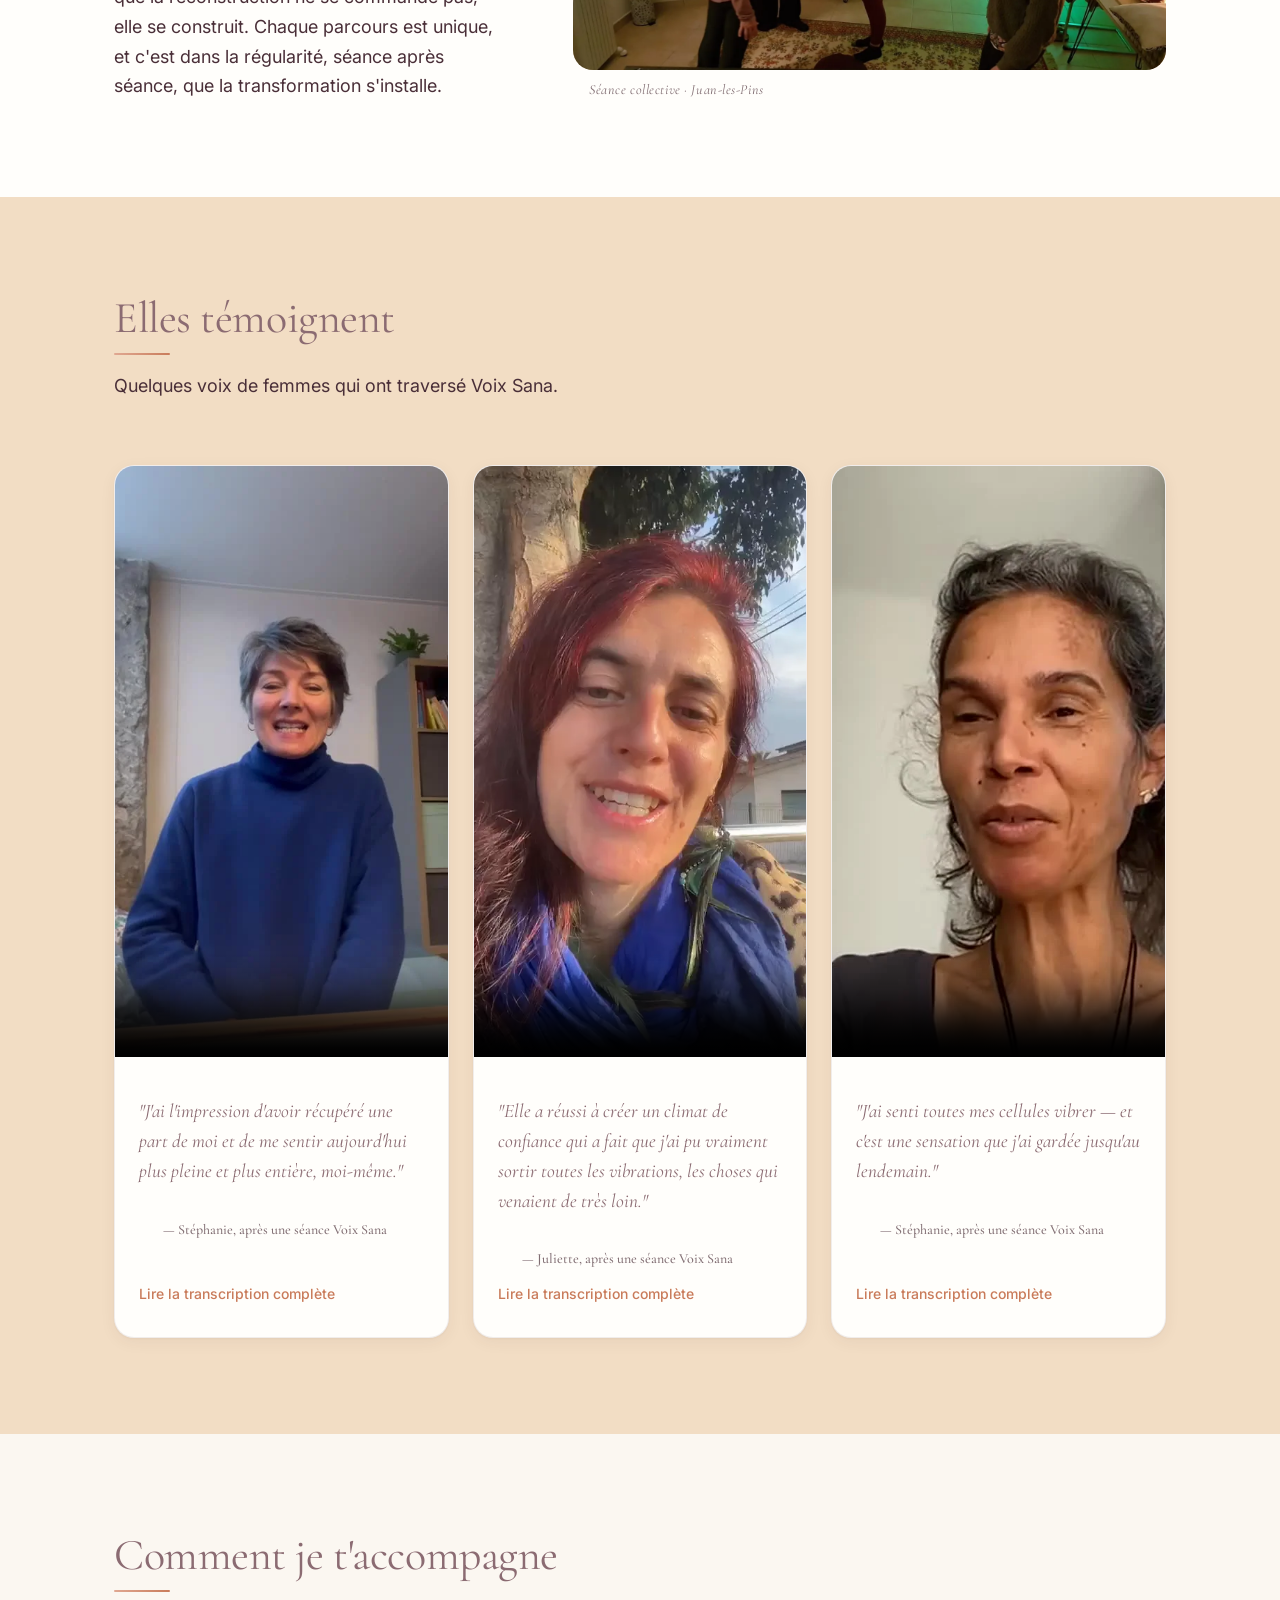
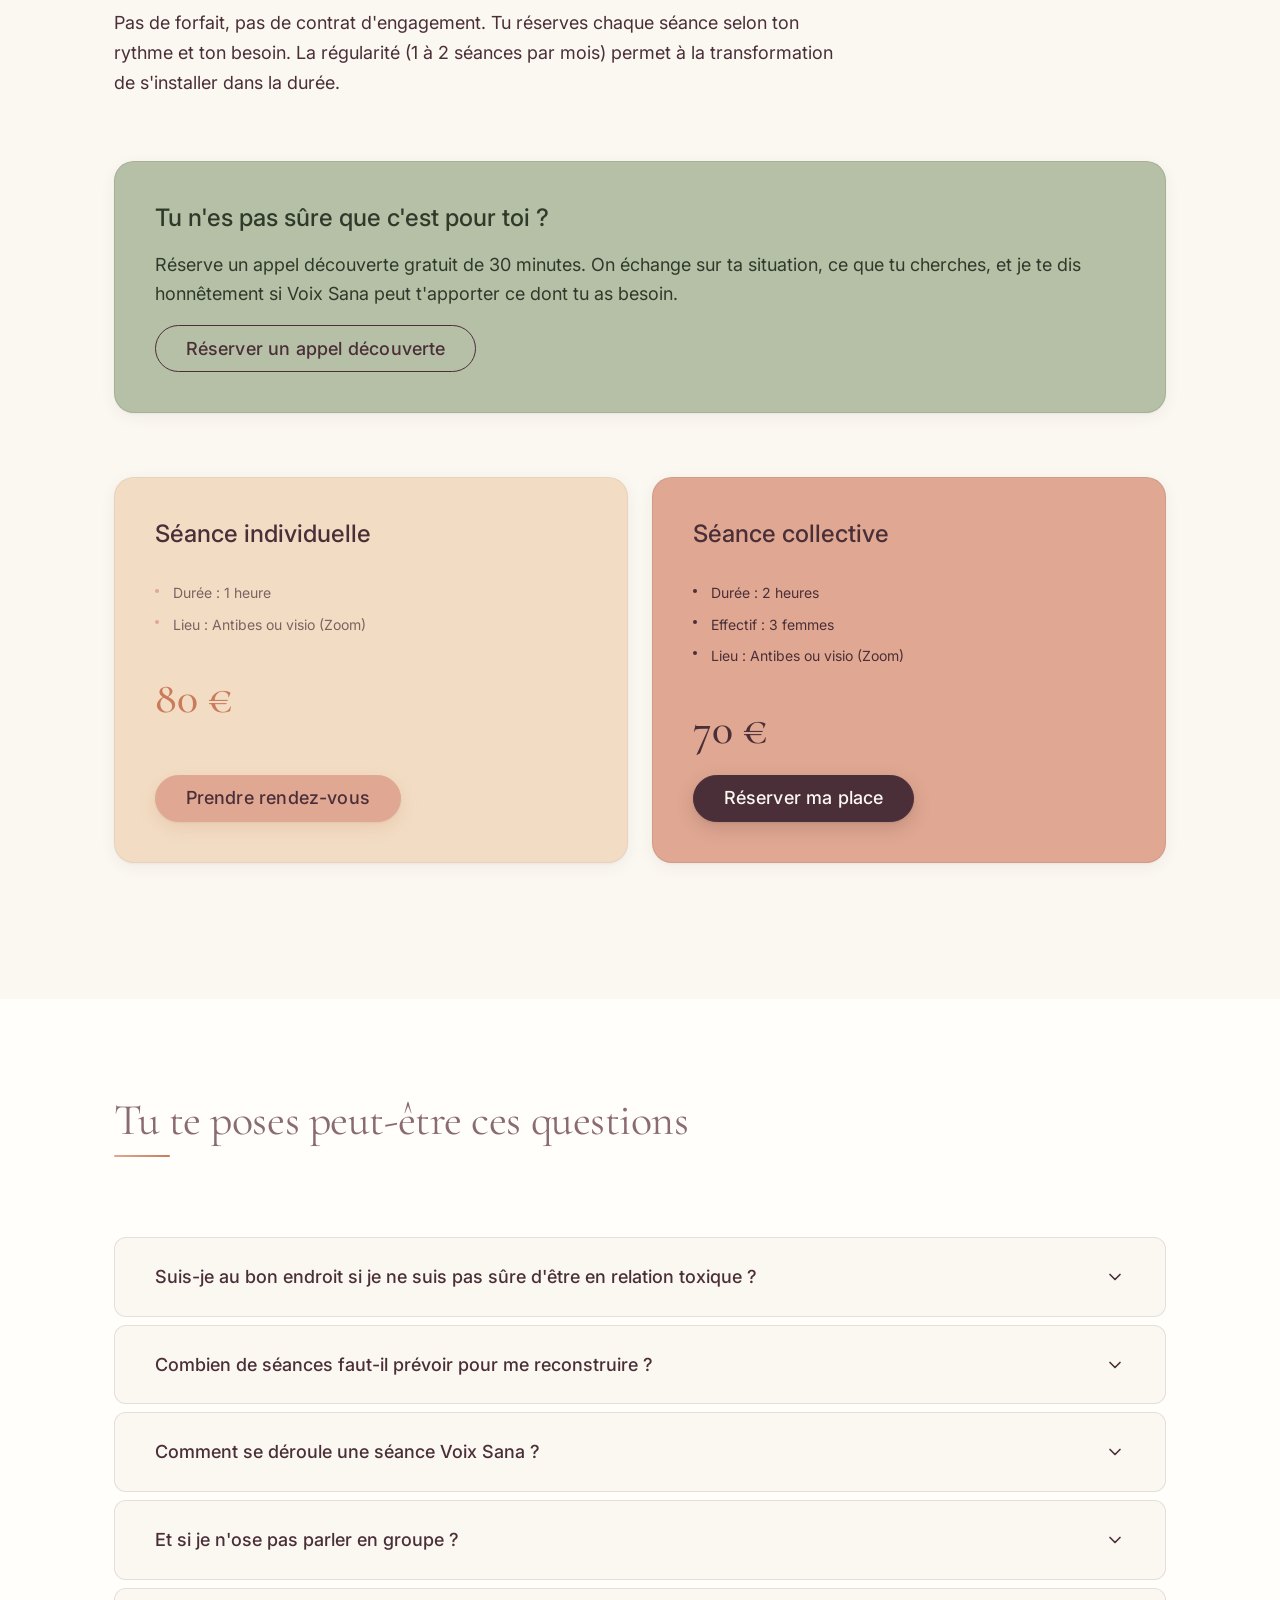
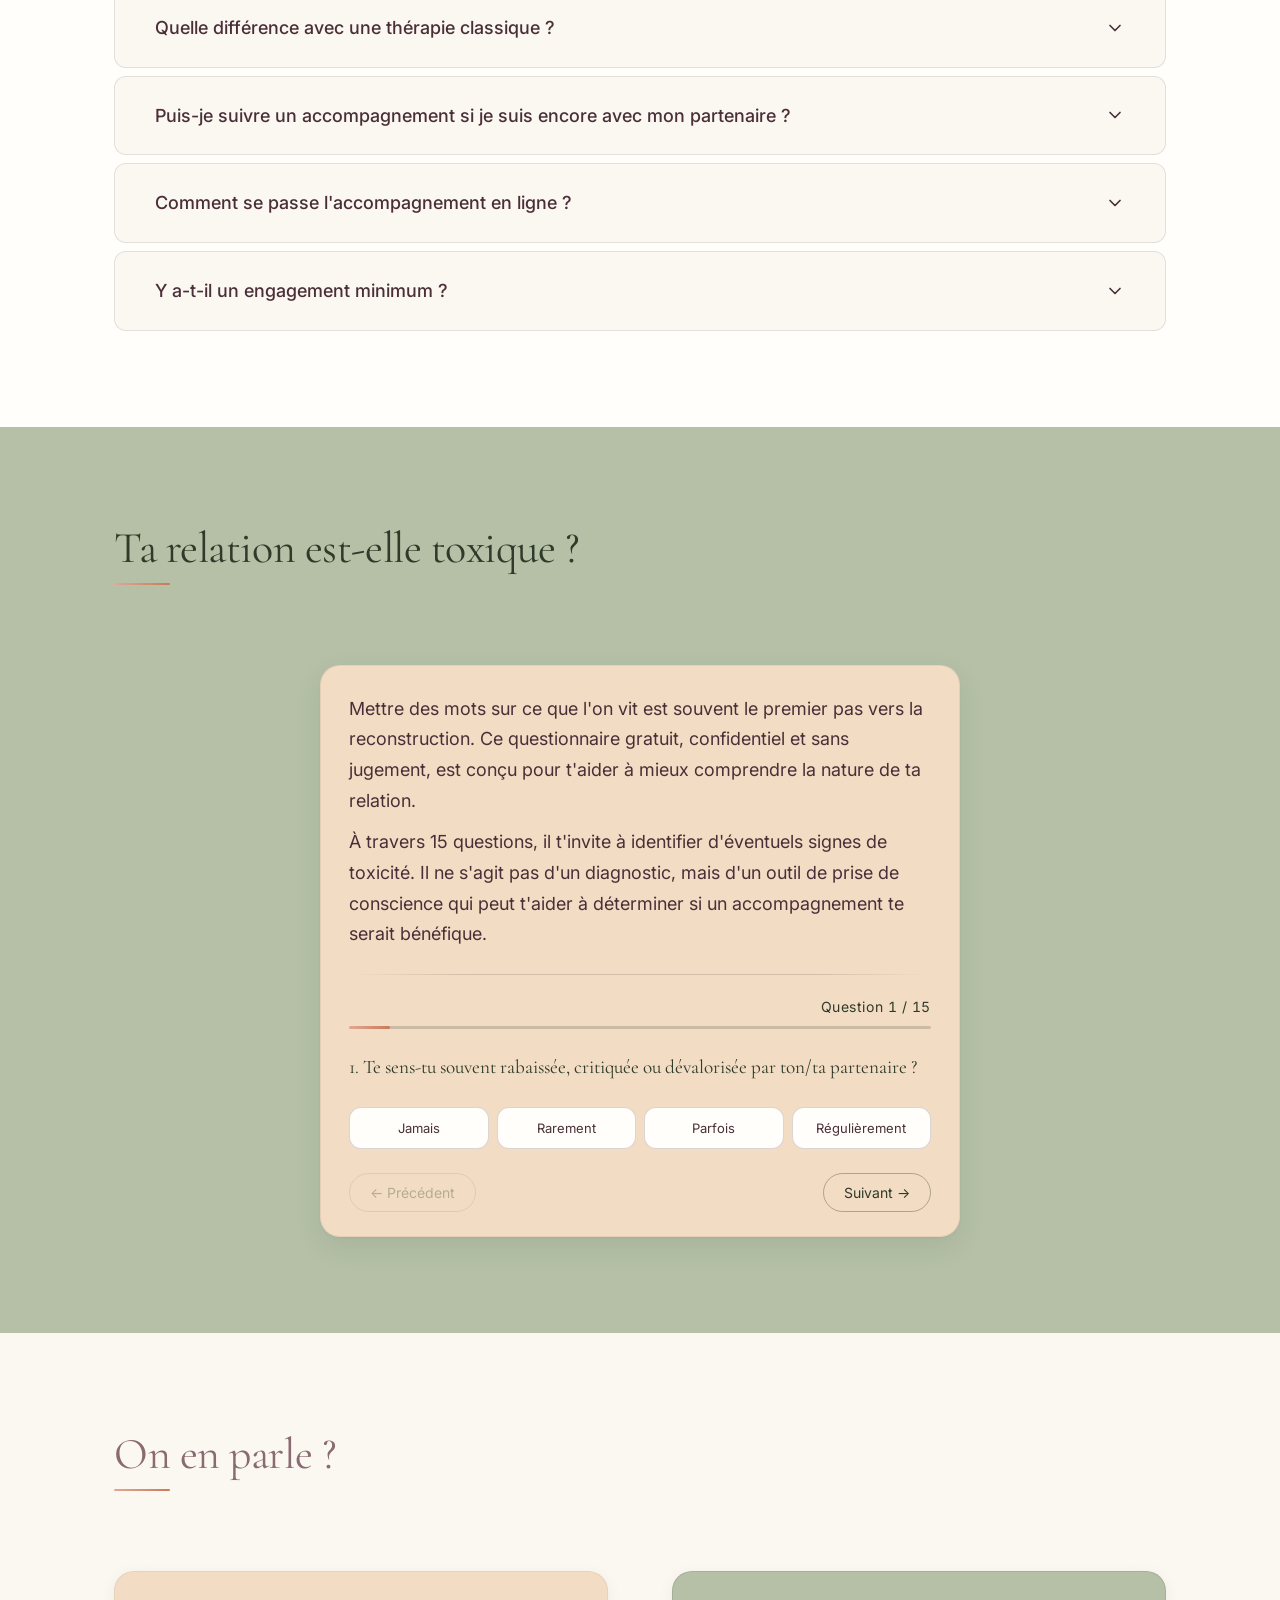
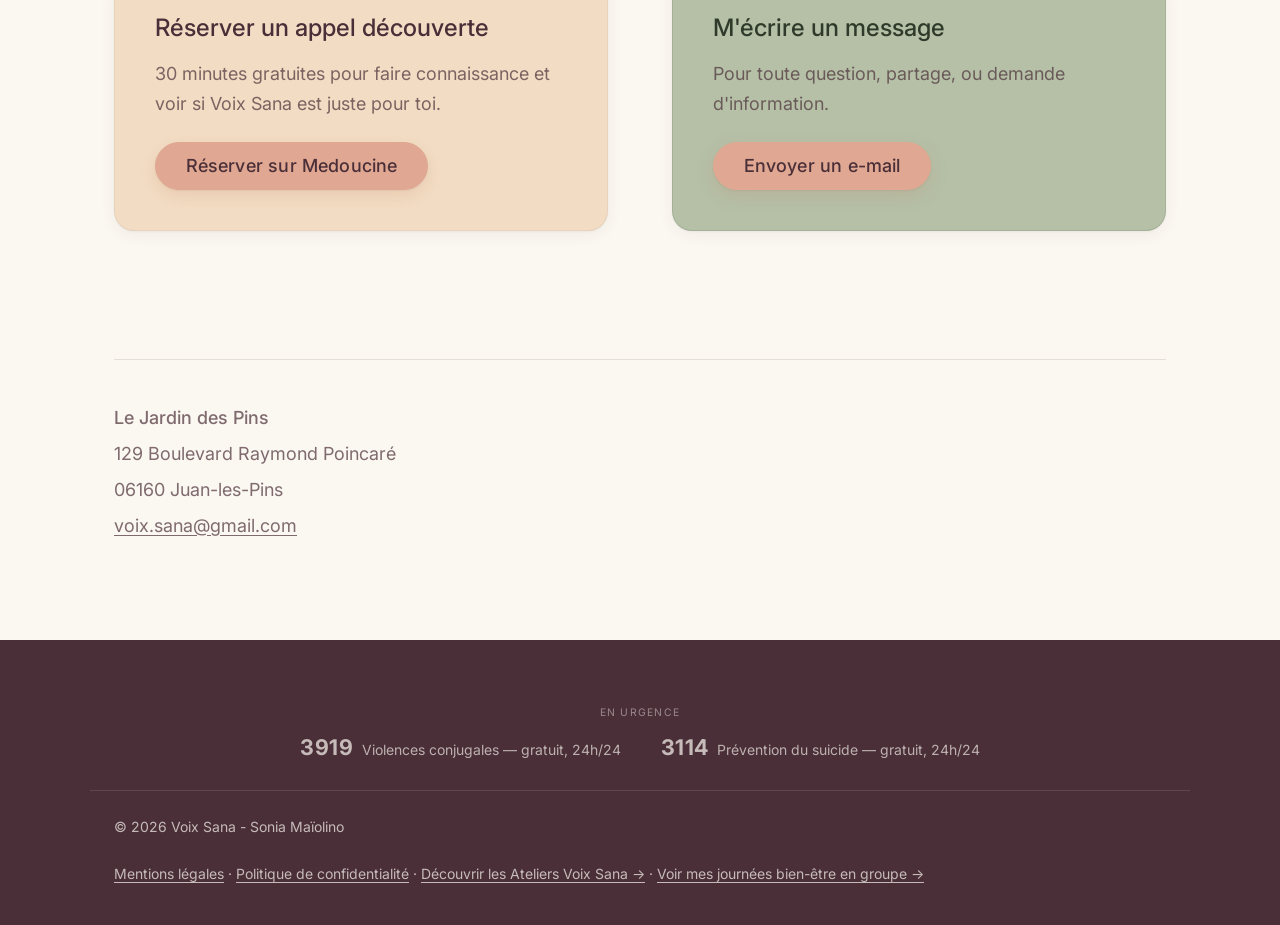
==== commit 8c5ca5b5: "Update titles and descriptions for 2026 workshops; adjust hero section styling" ====
--- a/index.html
+++ b/index.html
@@ -279,11 +279,11 @@
               ma relation</a>
             <a class="btn btn-secondary" href="#voix-sana" data-goatcounter-click="cta-hero-decouvrir">Découvrir Voix
               Sana</a>
-            <a class="hero-announce" href="/ateliers/" data-goatcounter-click="cta-home-ateliers">
-              <span class="hero-announce__tag">Nouveau · Été 2026</span>
-              <span class="hero-announce__text">Ateliers d'été — Faire taire le mental</span>
+            <!-- <a class="hero-announce" href="/ateliers/" data-goatcounter-click="cta-home-ateliers">
+              <span class="hero-announce__tag">Nouveau</span>
+              <span class="hero-announce__text">Ateliers Voix Sana — Faire taire le mental</span>
               <span class="hero-announce__arrow" aria-hidden="true">→</span>
-            </a>
+            </a> -->
           </div>
         </div>
         <div class="image-frame">
@@ -337,7 +337,7 @@
           <p>Aucun talent vocal n'est requis. Il ne s'agit pas de chanter, mais de retrouver le son juste - celui qui
             dit qui tu es vraiment, celui que tu as appris à étouffer pour survivre dans un environnement toxique.</p>
           <p>La pratique se déroule en séances individuelles ou en petit groupe de 3 femmes, à Antibes ou en visio.
-            Chaque séance est un espace sécurisé où tu peux explorer ta voix sans jugement.</p>
+            Chaque séance est un espace sécurisé où tu peux explorer ton chemin de vie par la voix sans jugement.</p>
         </div>
         <div>
           <div class="image-frame">
--- a/style.css
+++ b/style.css
@@ -1532,16 +1532,11 @@
 
 /* --- Hero saisonnier --- */
 .ateliers-hero {
-  /* Fond crème de secours si l'image de saison n'existe pas encore : le scrim reste lisible */
   background-color: var(--color-creme);
   background-image:
     linear-gradient(
       var(--atelier-scrim-top, rgba(251, 247, 241, 0.80)),
-      var(--atelier-scrim-bottom, rgba(251, 247, 241, 0.93))),
-    var(--atelier-bg);
-  background-size: cover;
-  background-position: center;
-  background-repeat: no-repeat;
+      var(--atelier-scrim-bottom, rgba(251, 247, 241, 0.93)));
   padding-top: var(--space-xl);
 }
 
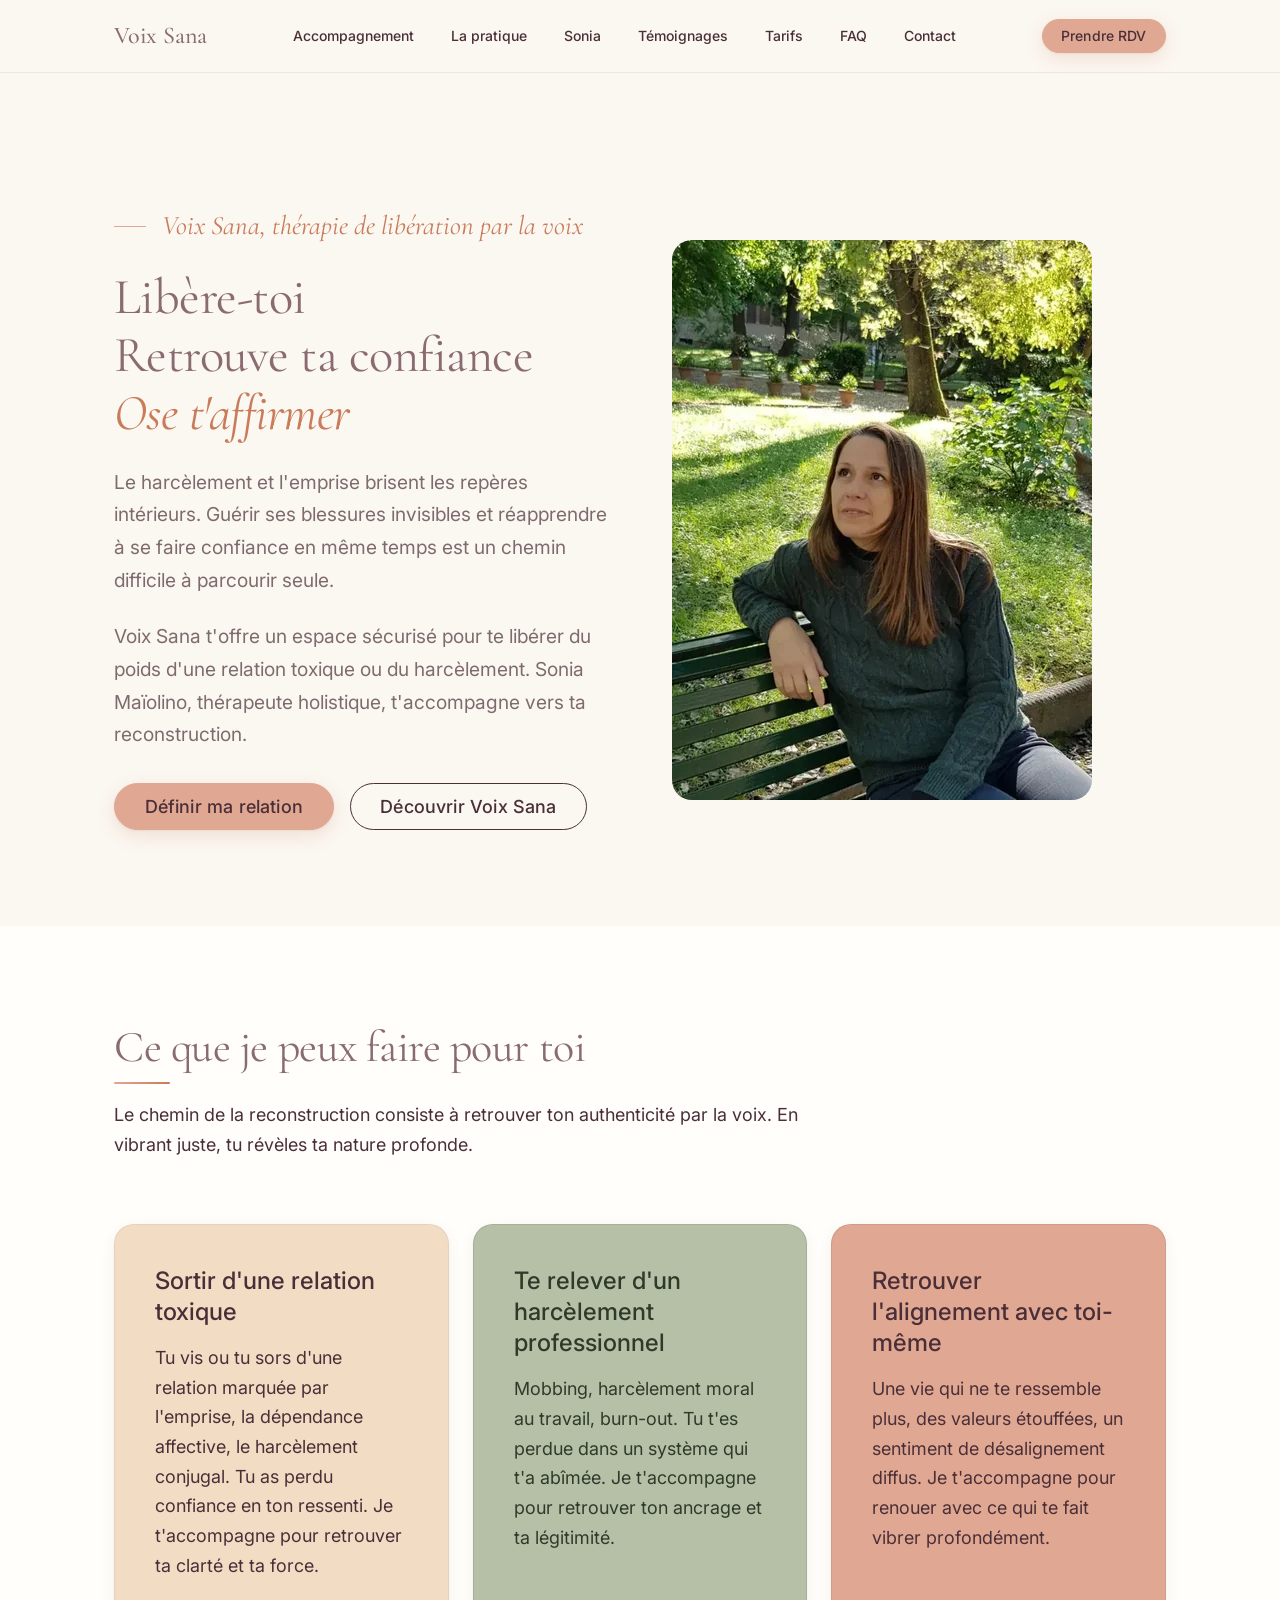
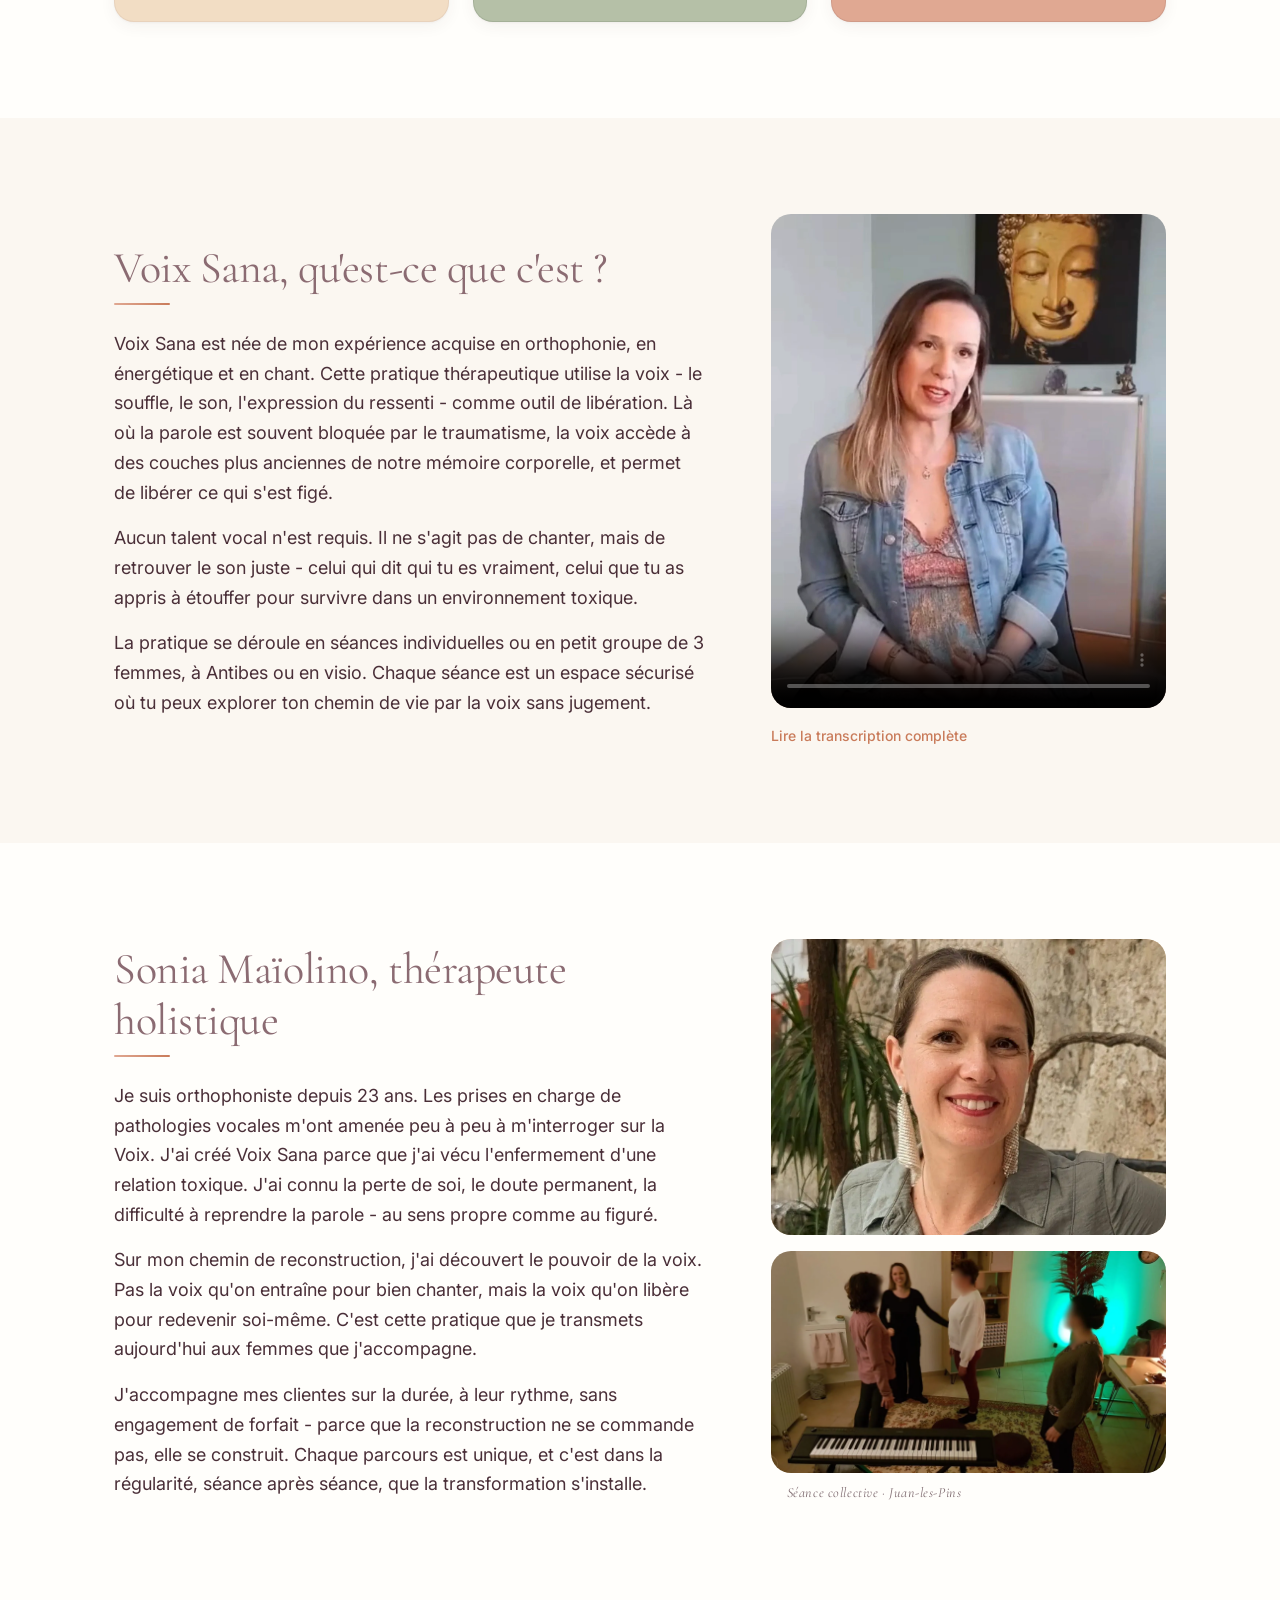
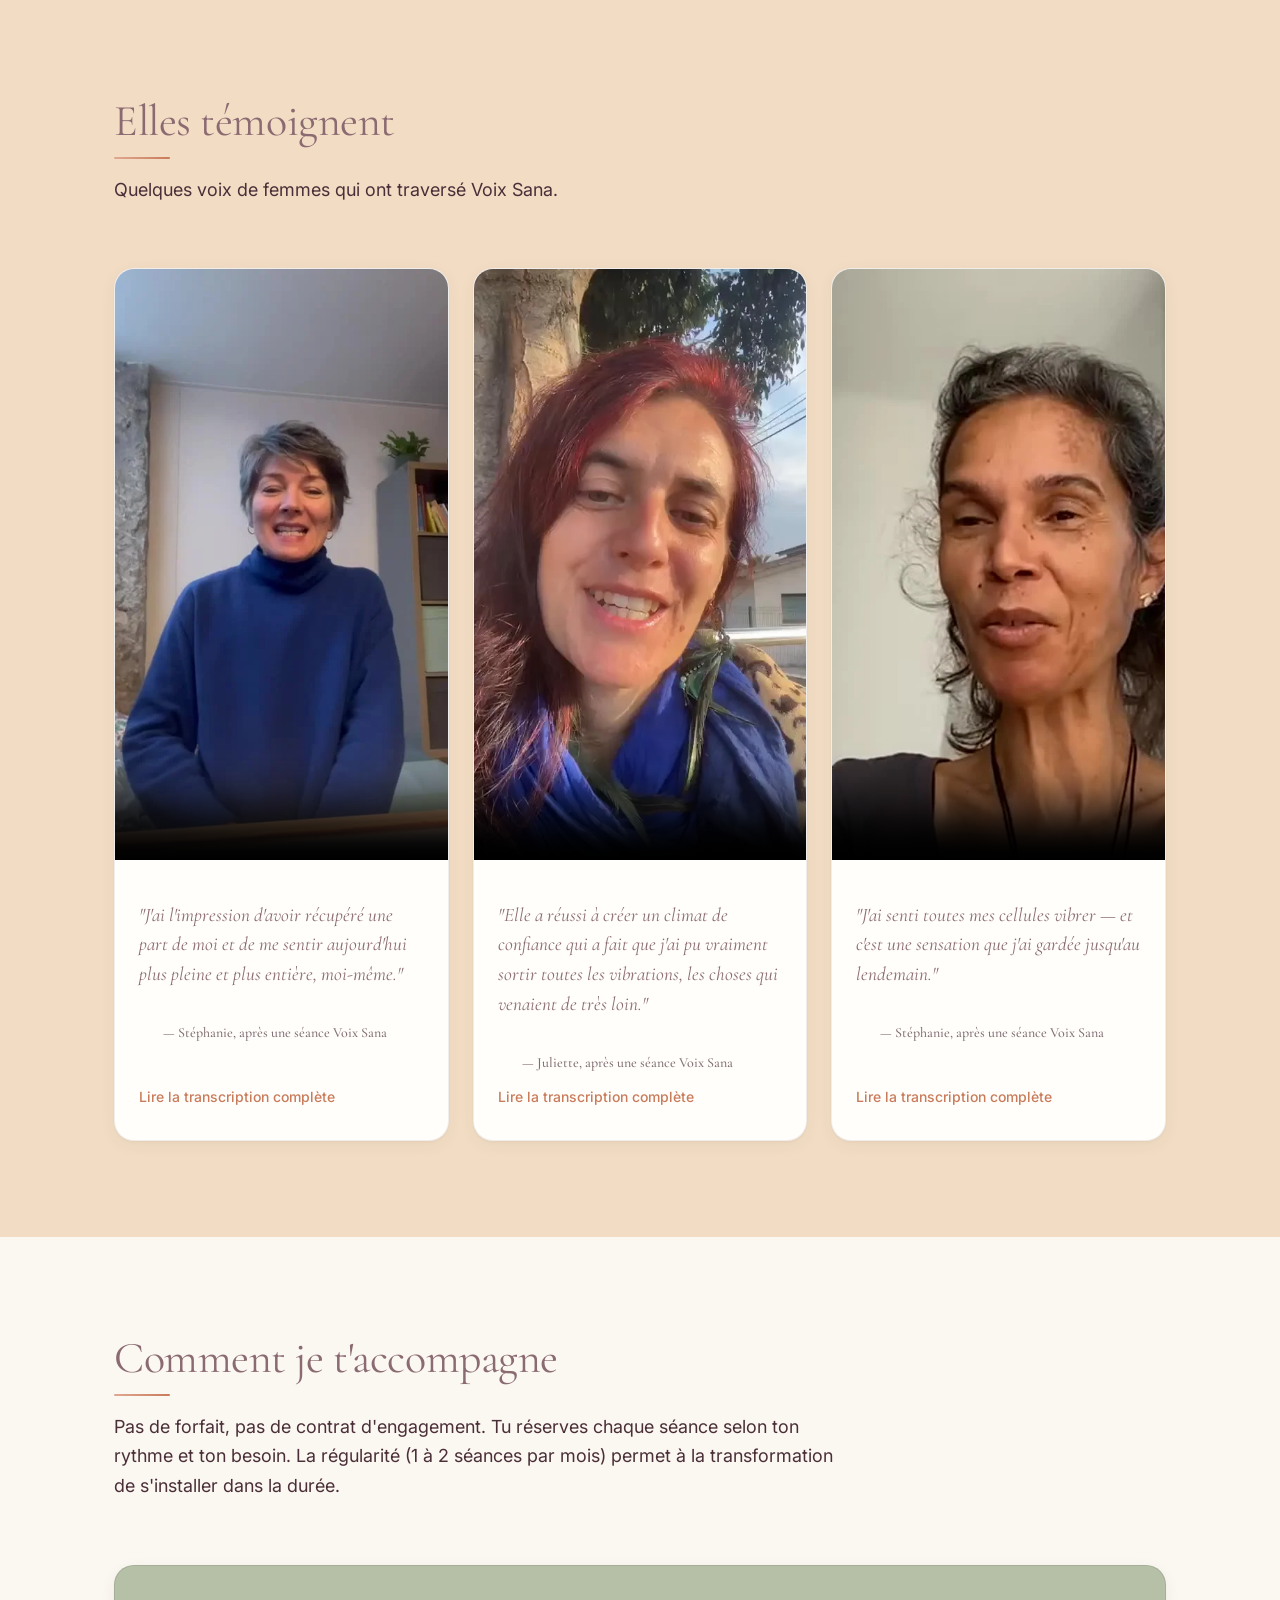
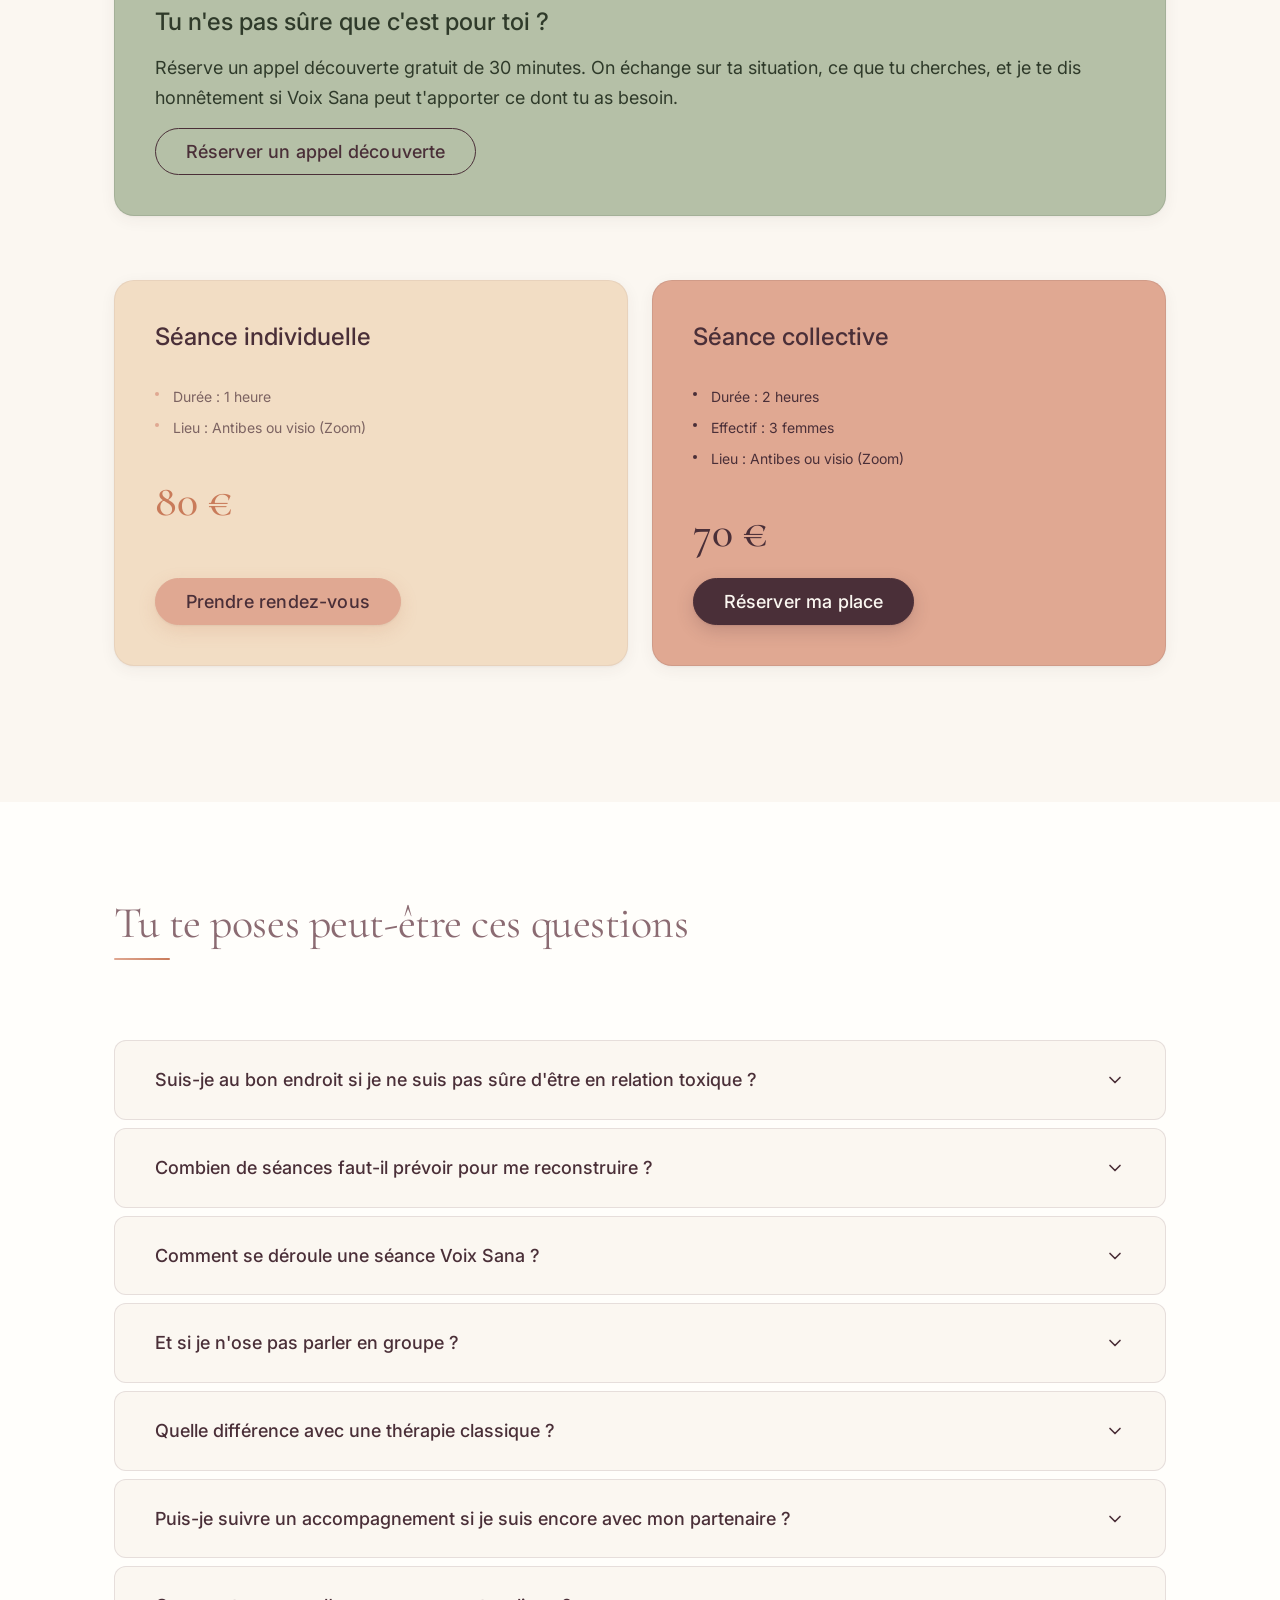
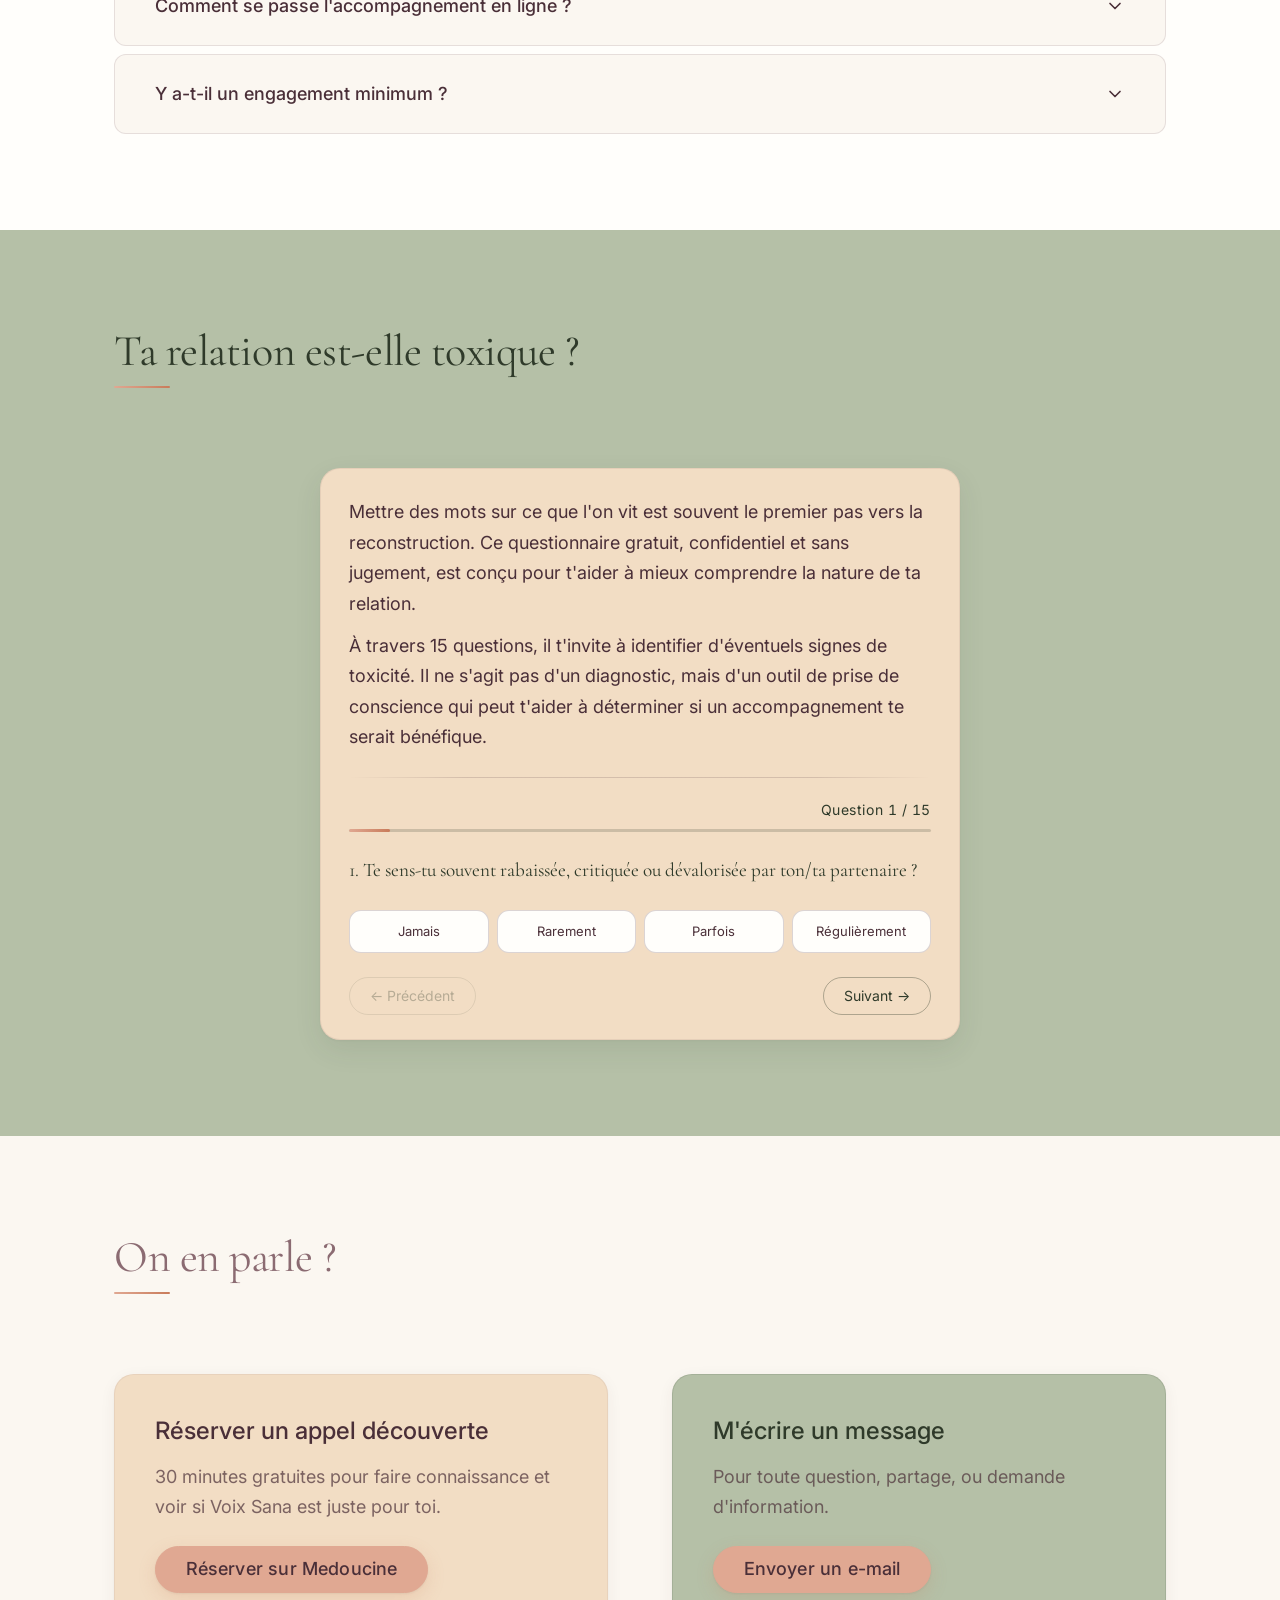
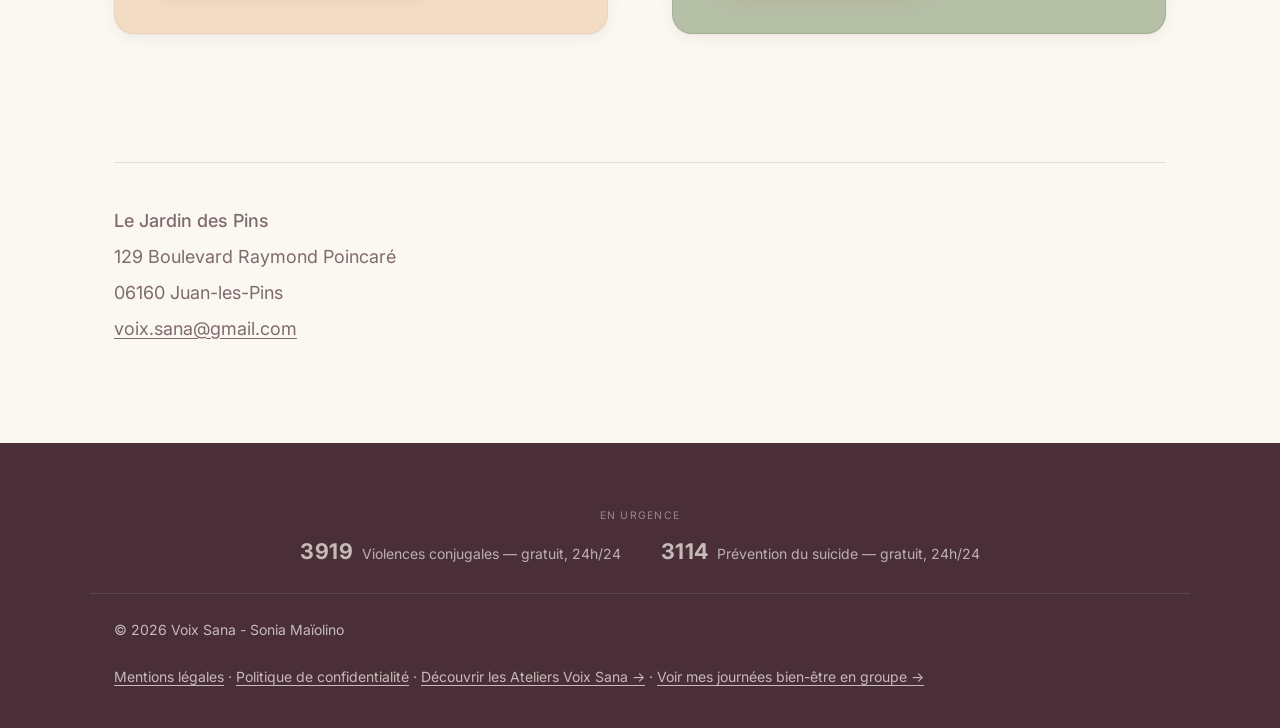
==== commit e02223a4: "travail sur le design" ====
--- a/index.html
+++ b/index.html
@@ -383,8 +383,8 @@
         </div>
         <div class="sonia-images">
           <div class="image-frame">
-            <img src="./images/sonia-portrait2.webp" alt="Portrait de Sonia Maïolino, thérapeute holistique Voix Sana"
-              loading="lazy" width="1739" height="1077">
+            <img src="./images/sonia-portrait3.webp" alt="Portrait de Sonia Maïolino, thérapeute holistique Voix Sana"
+              loading="lazy" width="1116" height="1149">
           </div>
           <figure class="sonia-seance-card">
             <div class="image-frame image-wrap">
--- a/style.css
+++ b/style.css
@@ -38,6 +38,7 @@
   /* Layout */
   --max-width-content: 720px;
   --max-width-wide: 1100px;
+  --max-width-media: 480px;
   --border-radius: 12px;
   --border-radius-lg: 20px;
   --transition: 200ms ease;
@@ -280,7 +281,8 @@
 .nav-links {
   display: none;
   align-items: center;
-  gap: var(--space-lg);
+  /* Resserré près de 900px : à gap fixe, les 7 liens + le bouton débordent */
+  gap: clamp(1.25rem, 0.4rem + 2.4vw, var(--space-lg));
   list-style: none;
   padding: 0;
   margin: 0;
@@ -291,6 +293,7 @@
   font-weight: 500;
   color: var(--color-prune-profond);
   text-decoration: none;
+  white-space: nowrap;
   transition: color var(--transition);
 }
 
@@ -698,7 +701,7 @@
   align-items: center;
 }
 
-@media (min-width: 768px) {
+@media (min-width: 900px) {
   .hero-layout {
     grid-template-columns: 1fr 1fr;
   }
@@ -735,7 +738,7 @@
   font-size: clamp(2.5rem, 5.5vw + 1rem, 4.25rem);
 }
 
-@media (min-width: 768px) {
+@media (min-width: 900px) {
   .hero-layout h1 {
     font-size: clamp(2.25rem, 3vw + 0.75rem, 3.25rem);
   }
@@ -750,7 +753,6 @@
 .hero-layout > div:first-child > p {
   font-size: clamp(1.05rem, 0.4vw + 0.95rem, 1.2rem);
   color: var(--color-prune-leger);
-  max-width: 48ch;
   line-height: 1.7;
   margin-bottom: 0;
 }
@@ -771,13 +773,21 @@
   background-color: var(--color-sable-clair);
 }
 
-.image-frame img {
+/* La vidéo doit être dimensionnée comme les images : sinon elle plafonne à sa
+   taille intrinsèque et laisse voir le fond du cadre quand celui-ci est plus grand */
+.image-frame img,
+.image-frame video {
   width: 100%;
   height: 100%;
   object-fit: cover;
   display: block;
 }
 
+/* En plein écran le cadre disparaît : recadrer couperait l'image */
+.image-frame video:-webkit-full-screen { object-fit: contain; }
+.image-frame video:-moz-full-screen    { object-fit: contain; }
+.image-frame video:fullscreen          { object-fit: contain; }
+
 /* Hero image proportions */
 .hero-layout .image-frame {
   aspect-ratio: 3 / 4;
@@ -787,16 +797,29 @@
   justify-content: center;
 }
 
+/* Empilé : les médias gardent une taille bornée et se centrent au lieu de s'étirer
+   sur toute la largeur — le texte, lui, occupe toute la colonne */
+@media (max-width: 899px) {
+  .hero-layout .image-frame,
+  .section-pratique .split-layout > div:last-child,
+  .sonia-images,
+  .testimonial {
+    max-width: var(--max-width-media);
+    margin-inline: auto;
+  }
+}
+
 /* --- Split layout (2 colonnes) --- */
 
+/* La colonne la plus courte est centrée sur la hauteur de l'autre */
 .split-layout {
   display: grid;
   grid-template-columns: 1fr;
   gap: var(--space-xl);
-  align-items: start;
-}
-
-@media (min-width: 768px) {
+  align-items: center;
+}
+
+@media (min-width: 900px) {
   .split-layout {
     grid-template-columns: 1fr 1fr;
   }
@@ -809,7 +832,7 @@
   grid-template-columns: 1fr;
 }
 
-@media (min-width: 768px) {
+@media (min-width: 900px) {
   .section-pratique .split-layout {
     grid-template-columns: 3fr 2fr;
   }
@@ -842,15 +865,15 @@
   margin-top: var(--space-sm);
 }
 
-/* Sonia : colonnes qui s'alignent sur la hauteur du texte */
+/* Sonia : empilé sous 900px, sinon texte dans la colonne large — en dessous, la
+   colonne texte deviendrait bien plus haute que les images (grand vide à côté) */
 .section-sonia .split-layout {
   grid-template-columns: 1fr;
 }
 
-@media (min-width: 768px) {
+@media (min-width: 900px) {
   .section-sonia .split-layout {
-    grid-template-columns: 2fr 3fr;
-    align-items: stretch;
+    grid-template-columns: 3fr 2fr;
   }
 }
 
@@ -861,36 +884,19 @@
   gap: var(--space-sm);
 }
 
-/* Mobile : ratios fixes */
-.sonia-images .image-frame:first-child {
+/* Empilé : ratios fixes */
+.sonia-images > .image-frame:first-child {
   aspect-ratio: 8 / 5;
 }
 
-.sonia-images .image-frame:first-child img {
+.sonia-images > .image-frame:first-child img {
   object-position: top center;
 }
 
-/* Desktop : les images s'étirent pour remplir exactement la hauteur du texte */
-@media (min-width: 768px) {
-  .sonia-images {
-    height: 100%;
-  }
-
-  .sonia-images .image-frame:first-child {
-    flex: 3;
-    aspect-ratio: unset;
-    min-height: 0;
-  }
-
-  .sonia-seance-card {
-    flex: 2;
-    min-height: 0;
-  }
-
-  .sonia-seance-card .image-wrap {
-    aspect-ratio: unset;
-    flex: 1;
-    min-height: 0;
+/* Deux colonnes : portrait un peu plus haut */
+@media (min-width: 900px) {
+  .sonia-images > .image-frame:first-child {
+    aspect-ratio: 4 / 3;
   }
 }
 
@@ -925,12 +931,7 @@
   gap: var(--space-md);
 }
 
-@media (min-width: 640px) {
-  .grid-cards {
-    grid-template-columns: repeat(2, 1fr);
-  }
-}
-
+/* Pas d'étape à 2 colonnes : les blocs ont 3 cartes, ça laisserait une orpheline */
 @media (min-width: 900px) {
   .grid-cards {
     grid-template-columns: repeat(3, 1fr);
@@ -946,7 +947,9 @@
   margin-bottom: var(--space-lg);
 }
 
-@media (min-width: 640px) {
+/* Sous 900px, deux colonnes ne respectent pas la largeur mini des cartes (~313px)
+   et la grille déborde à droite */
+@media (min-width: 900px) {
   .pricing-grid {
     grid-template-columns: repeat(2, 1fr);
   }
@@ -1327,7 +1330,7 @@
   gap: var(--space-xl);
 }
 
-@media (min-width: 768px) {
+@media (min-width: 900px) {
   .contact-grid {
     grid-template-columns: 1fr 1fr;
   }
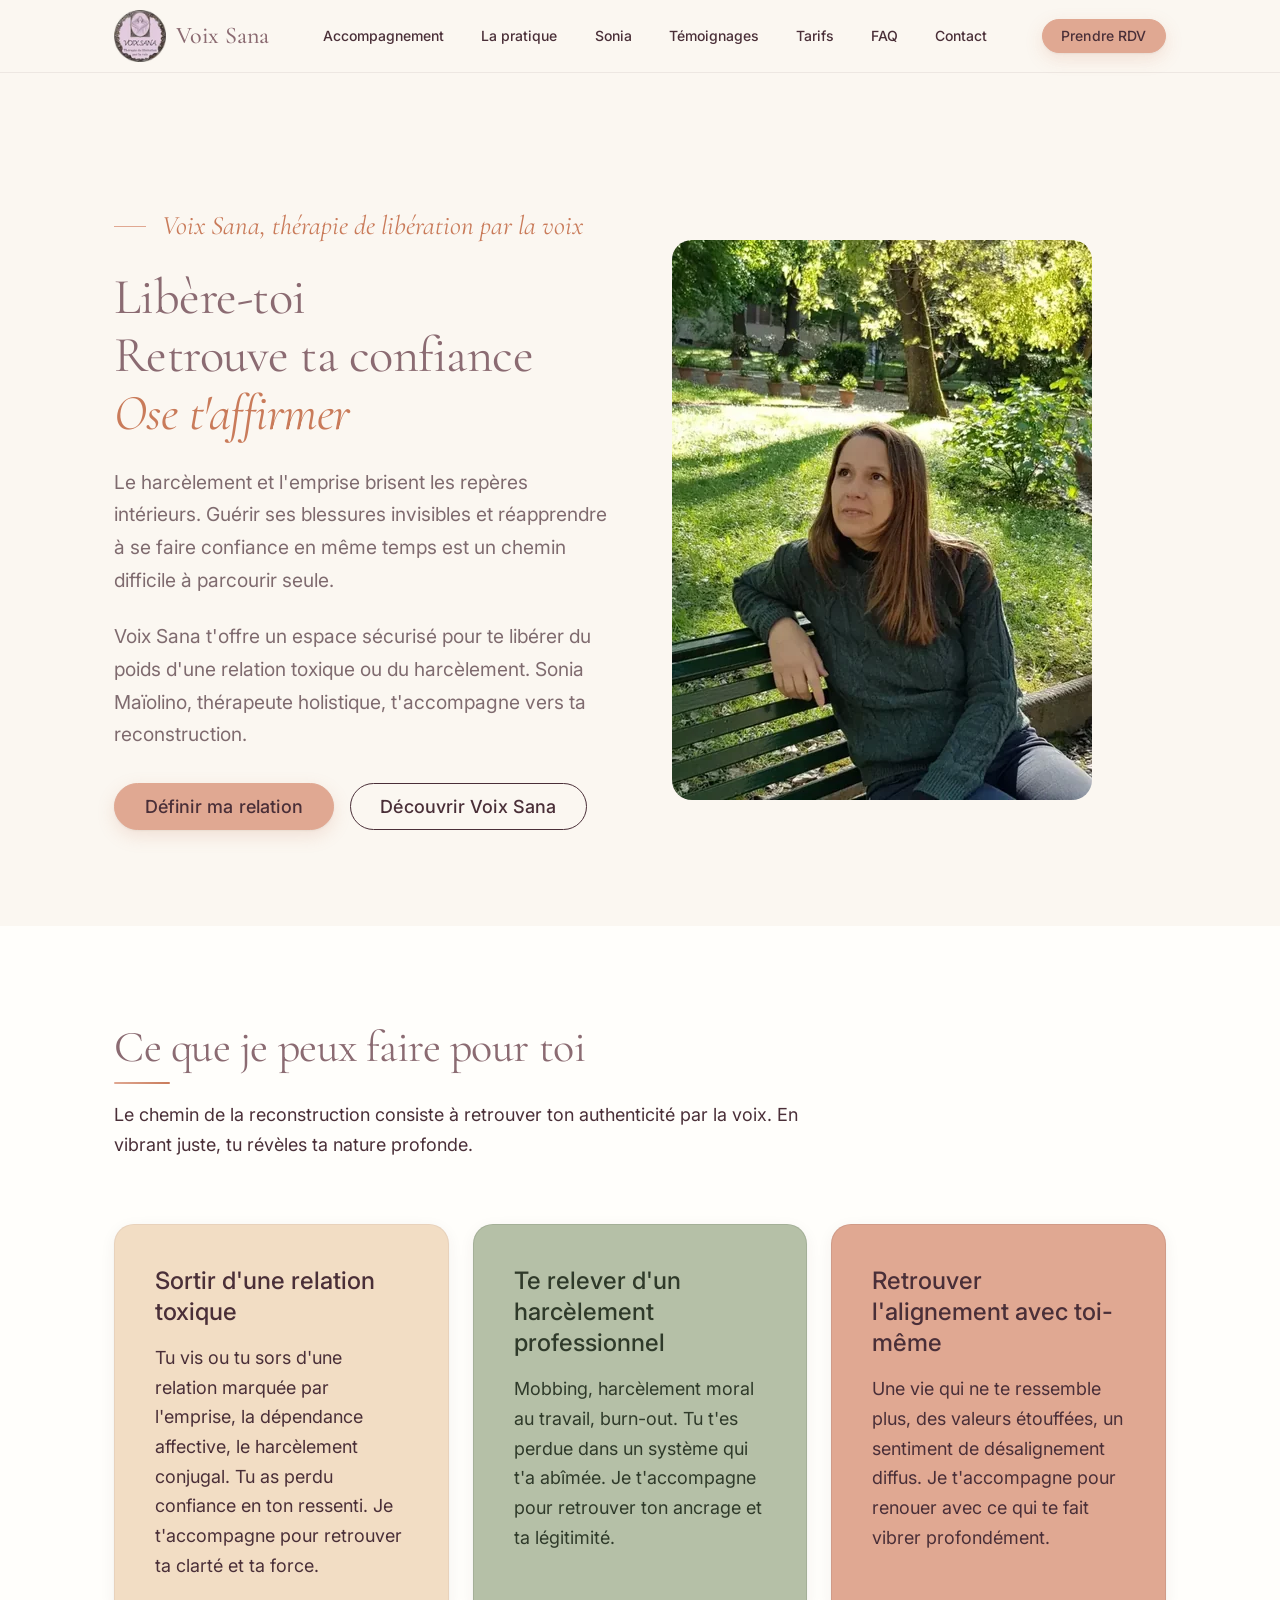
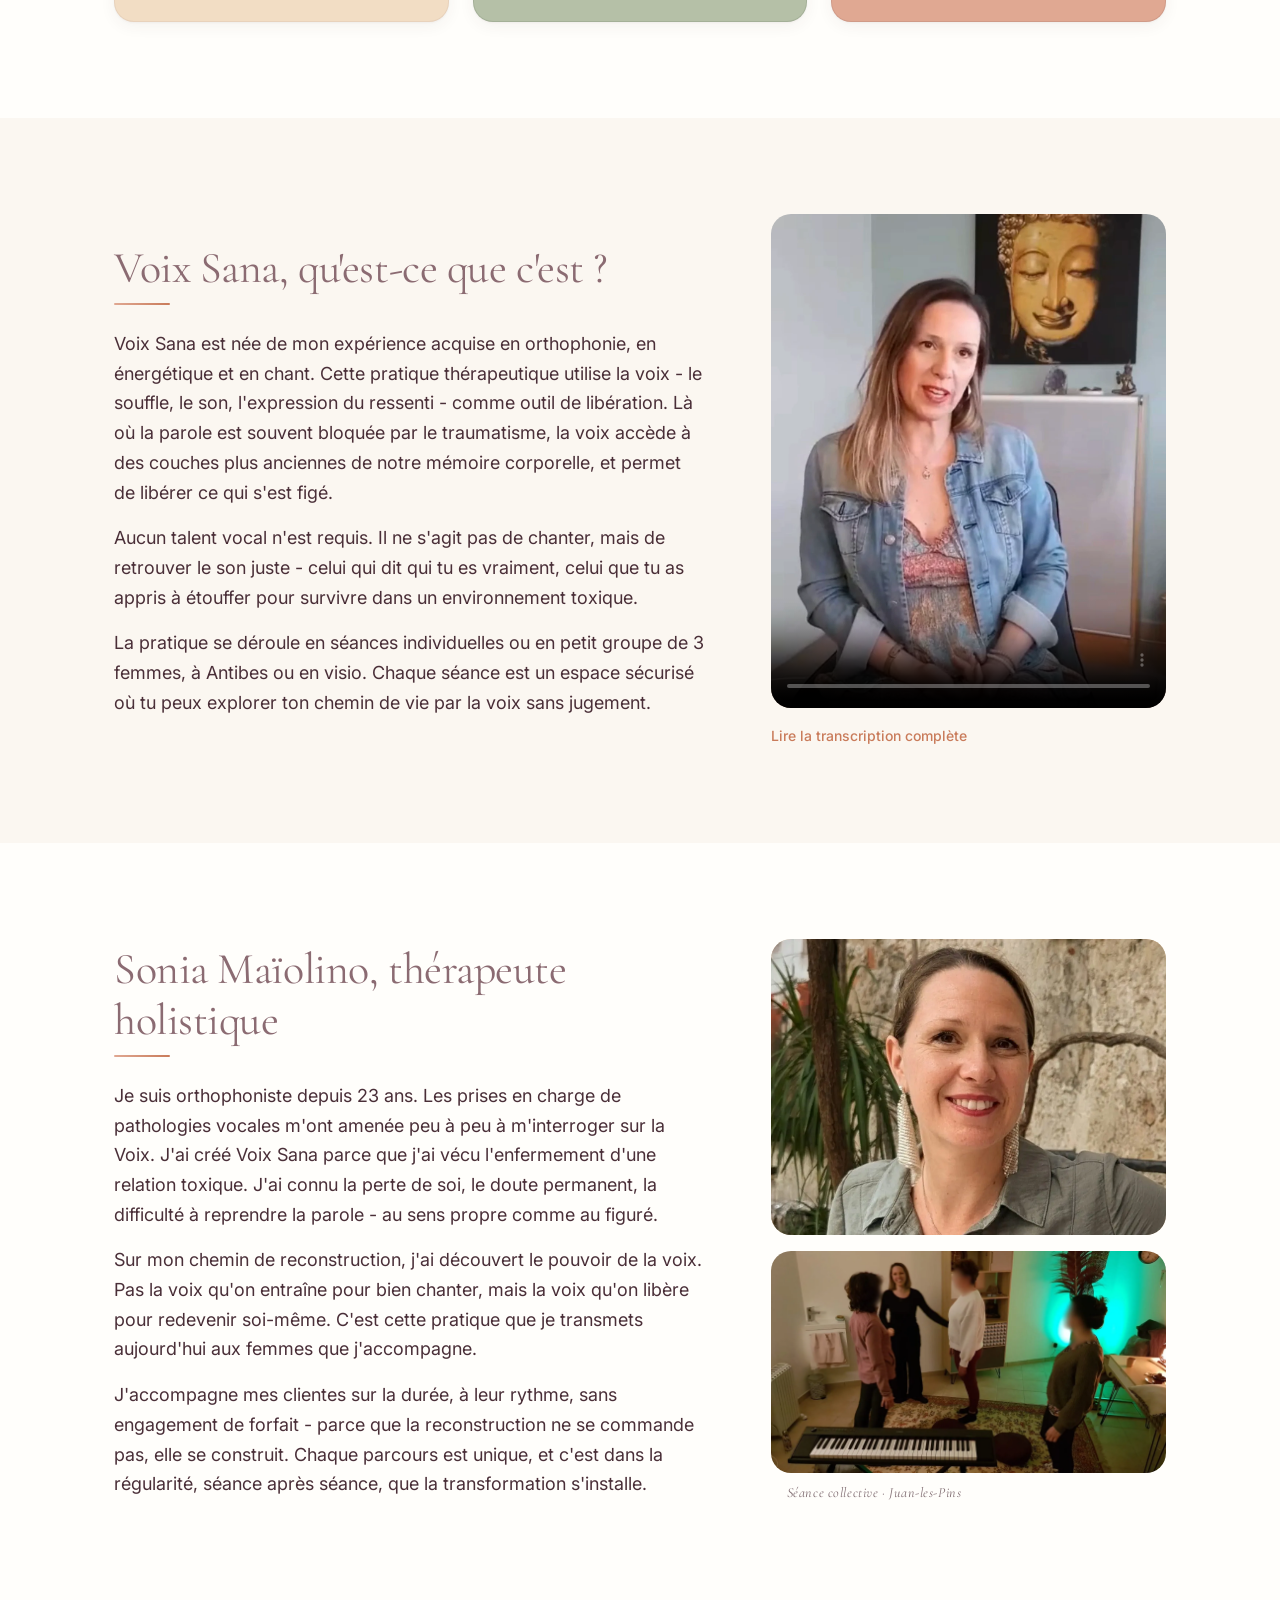
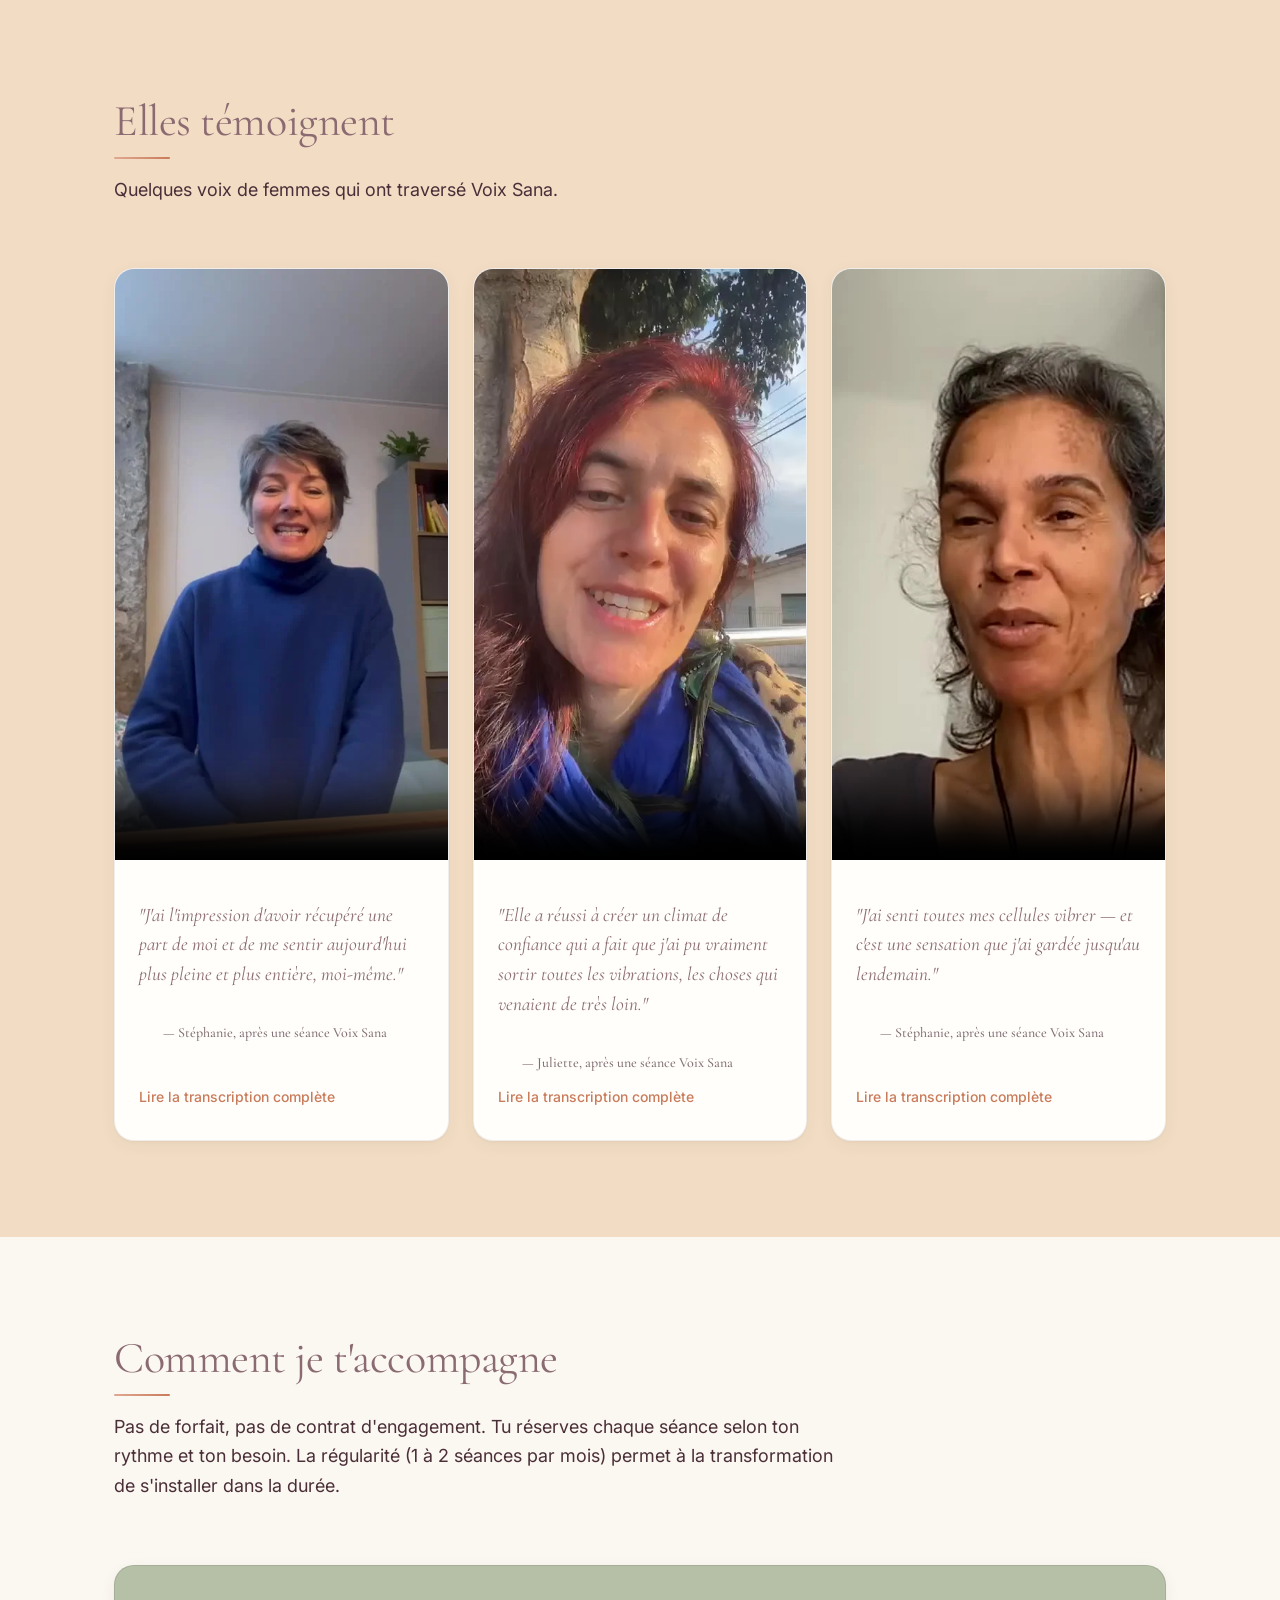
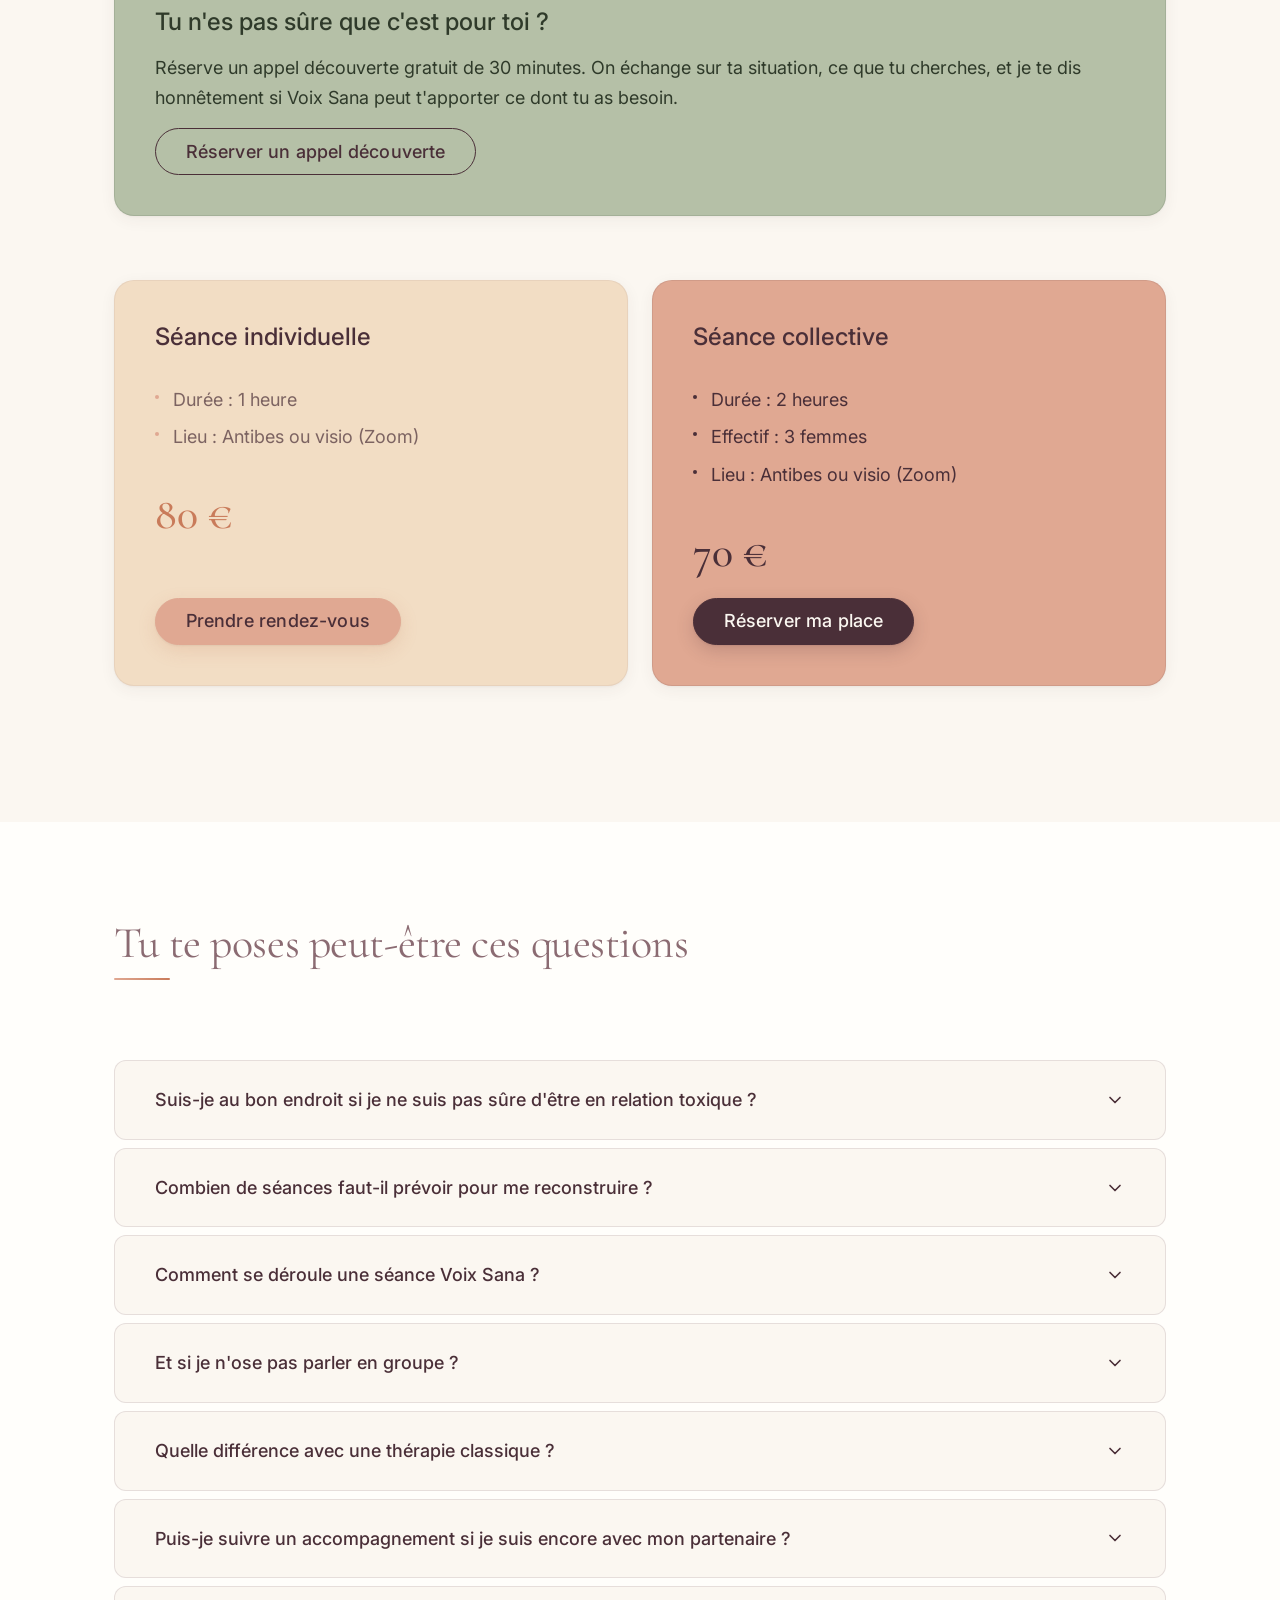
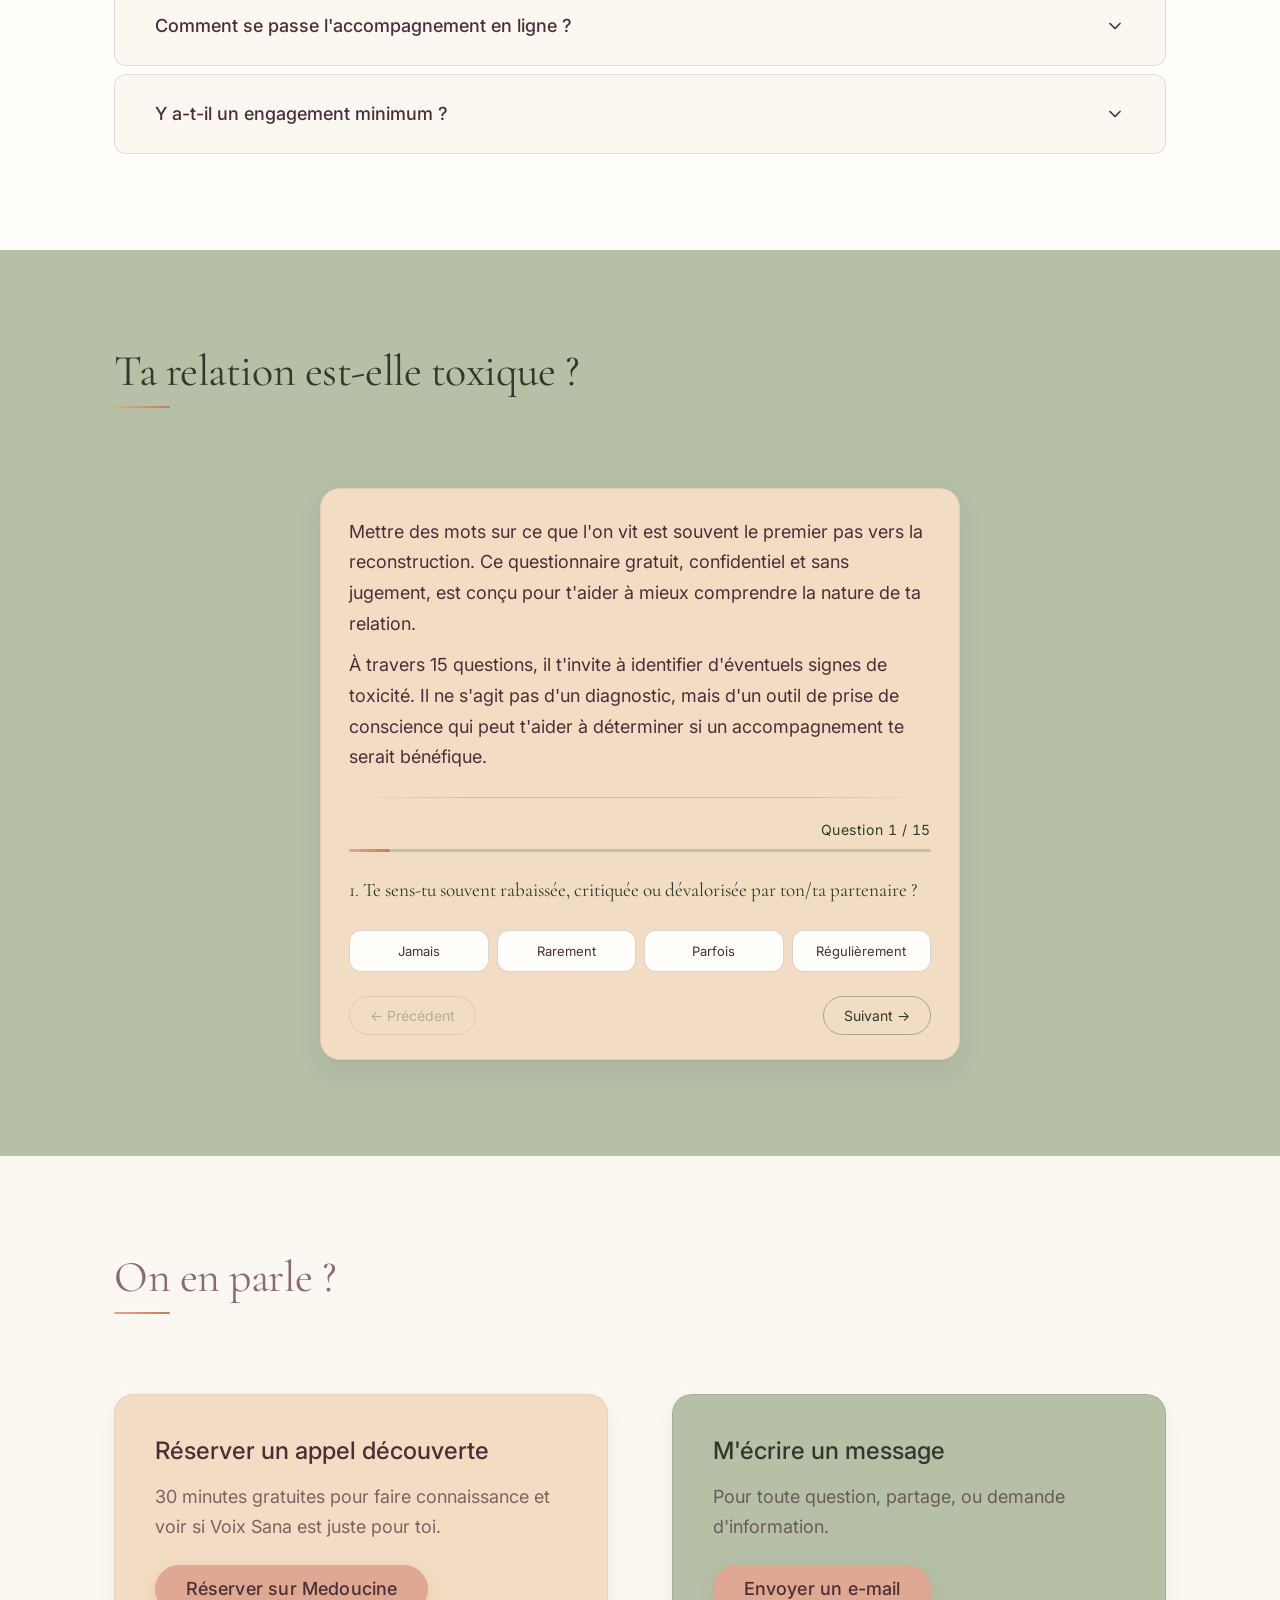
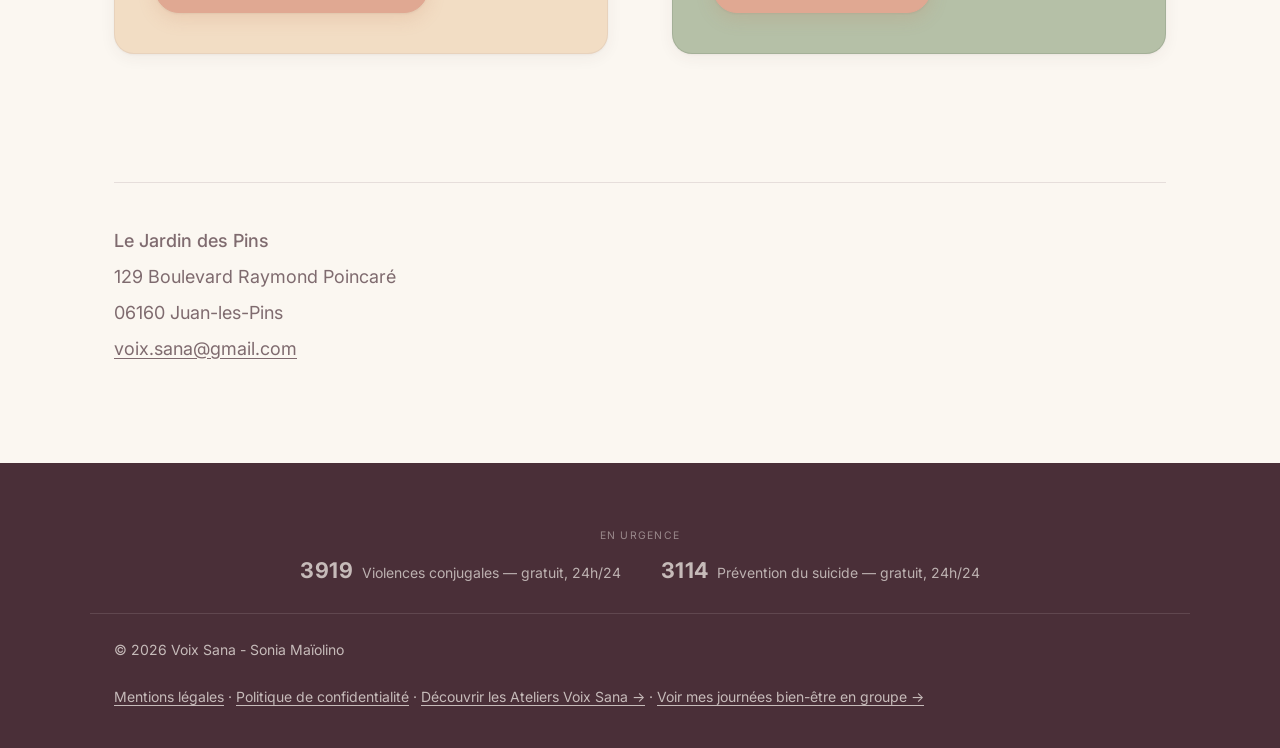
==== commit 72d2dd54: "Add brand logo images and update header styling for responsiveness" ====
--- a/index.html
+++ b/index.html
@@ -223,6 +223,8 @@
   <header class="site-header" id="hero">
     <div class="container nav-wrap">
       <a class="brand" href="#hero" aria-label="Retour en haut de page">
+        <img class="brand-logo" src="./images/logo-voix-sana-64w.webp" srcset="./images/logo-voix-sana-64w.webp 1x,
+                  ./images/logo-voix-sana-128w.webp 2x" alt="" width="52" height="52">
         <strong>Voix Sana</strong>
       </a>
 
--- a/style.css
+++ b/style.css
@@ -270,9 +270,28 @@
   color: var(--color-mauve-doux);
   text-decoration: none;
   flex-shrink: 0;
+  display: flex;
+  align-items: center;
+  gap: 0.6rem;
 }
 
 .brand strong { font-weight: 500; }
+
+/* Médaillon : 52px dans une barre de 72px, réduit en mobile pour laisser place à la CTA */
+.brand-logo {
+  display: block;
+  width: 44px;
+  height: 44px;
+}
+
+@media (min-width: 900px) {
+  .brand-logo { width: 52px; height: 52px; }
+}
+
+/* Très petits écrans : le médaillon seul suffit (le lien garde son aria-label) */
+@media (max-width: 380px) {
+  .brand strong { display: none; }
+}
 
 .brand:hover, .brand:focus-visible {
   color: var(--color-terre-saturee);
@@ -694,6 +713,7 @@
 
 /* --- Hero --- */
 
+
 .hero-layout {
   display: grid;
   grid-template-columns: 1fr;
@@ -993,6 +1013,11 @@
   gap: var(--space-xs);
   font-size: var(--fs-small);
   color: var(--color-prune-leger);
+}
+
+/* Dans les cartes tarifs, le texte s'aligne sur celui de la carte "appel découverte" */
+.pricing-grid .info-list {
+  font-size: inherit;
 }
 
 .info-list li {
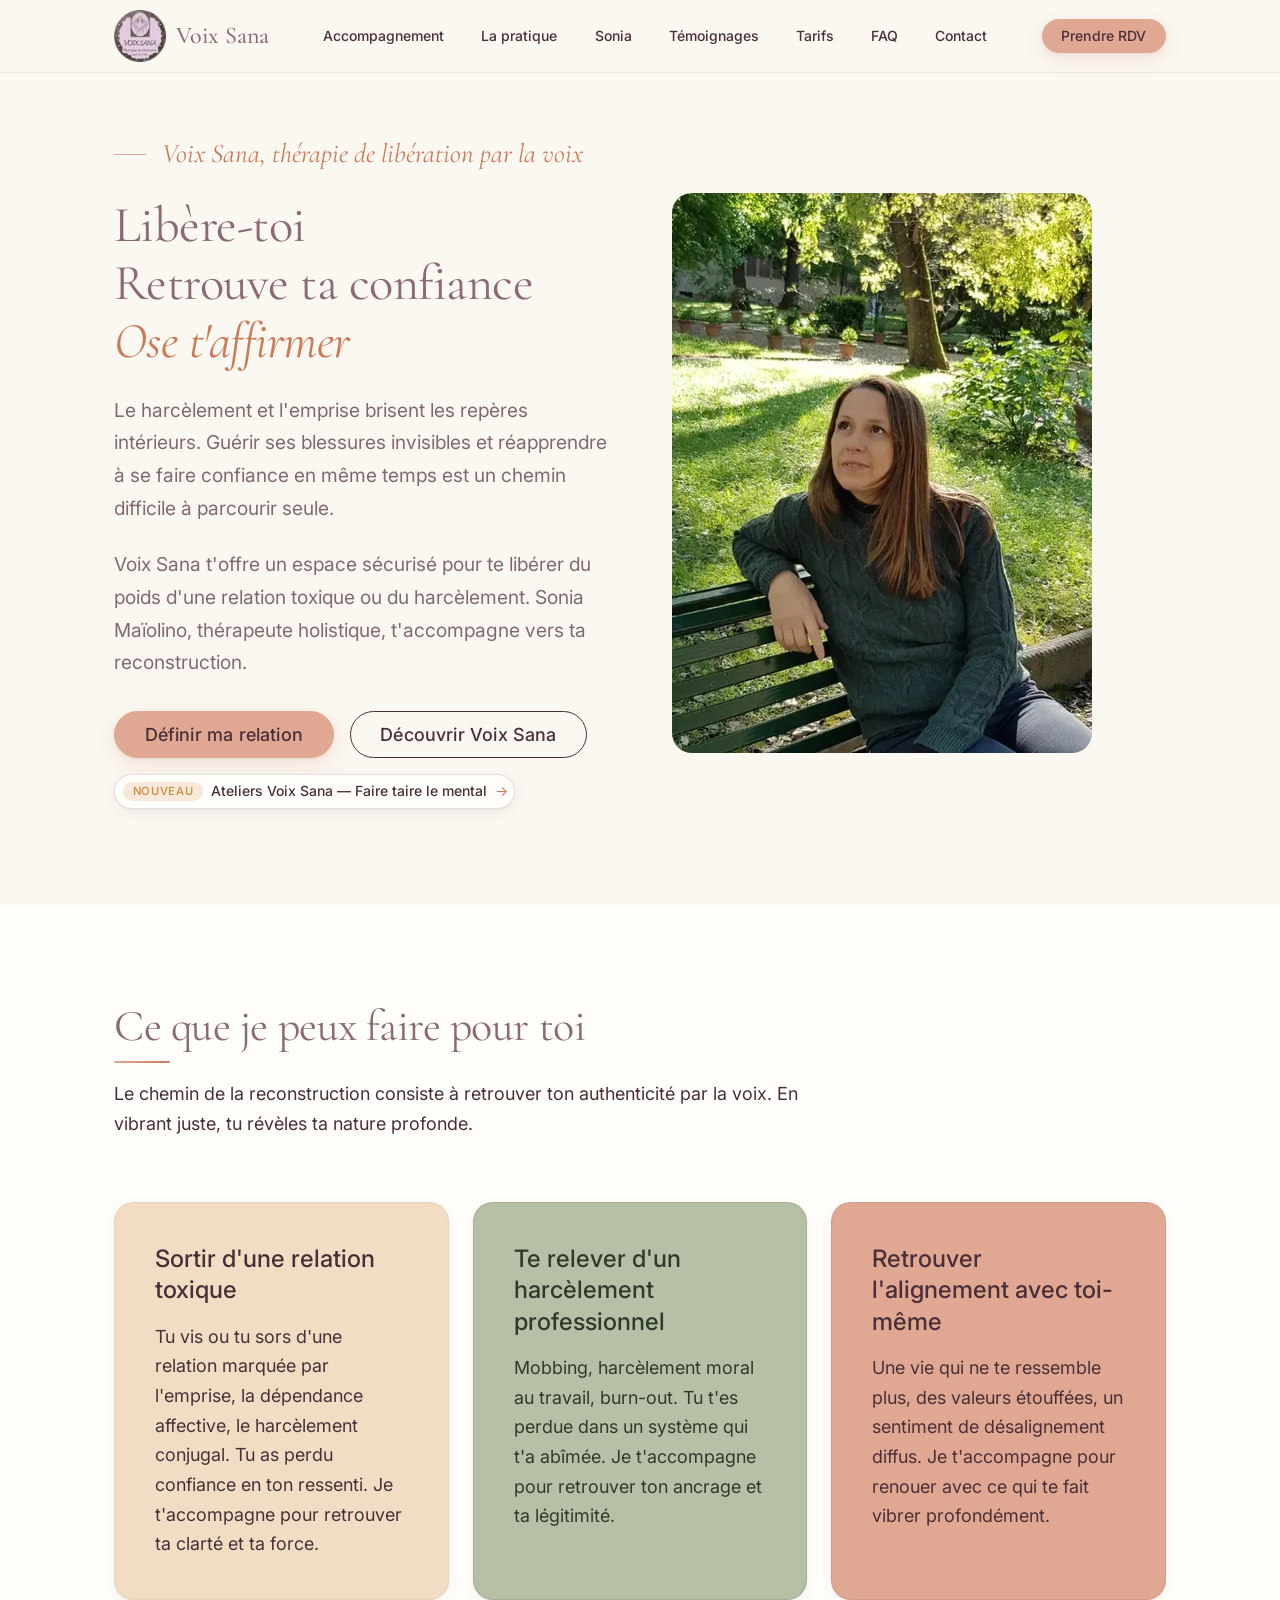
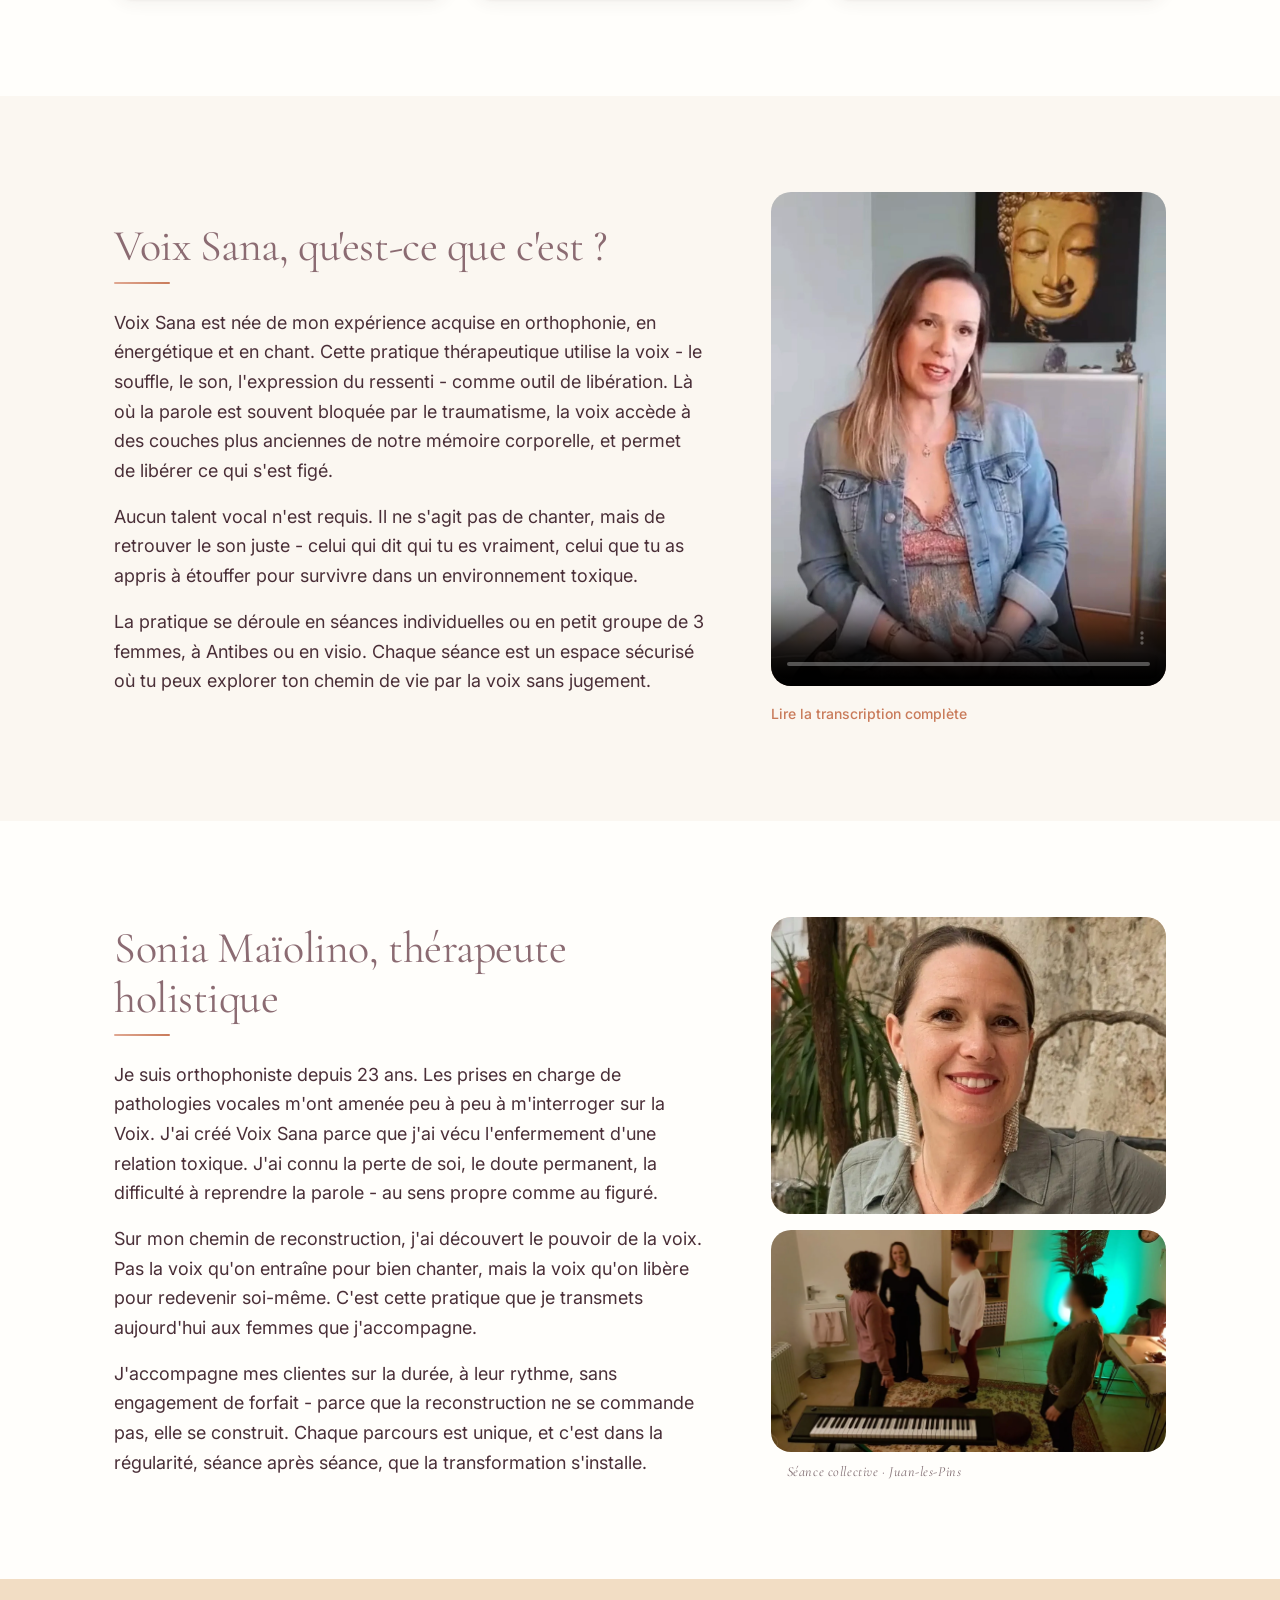
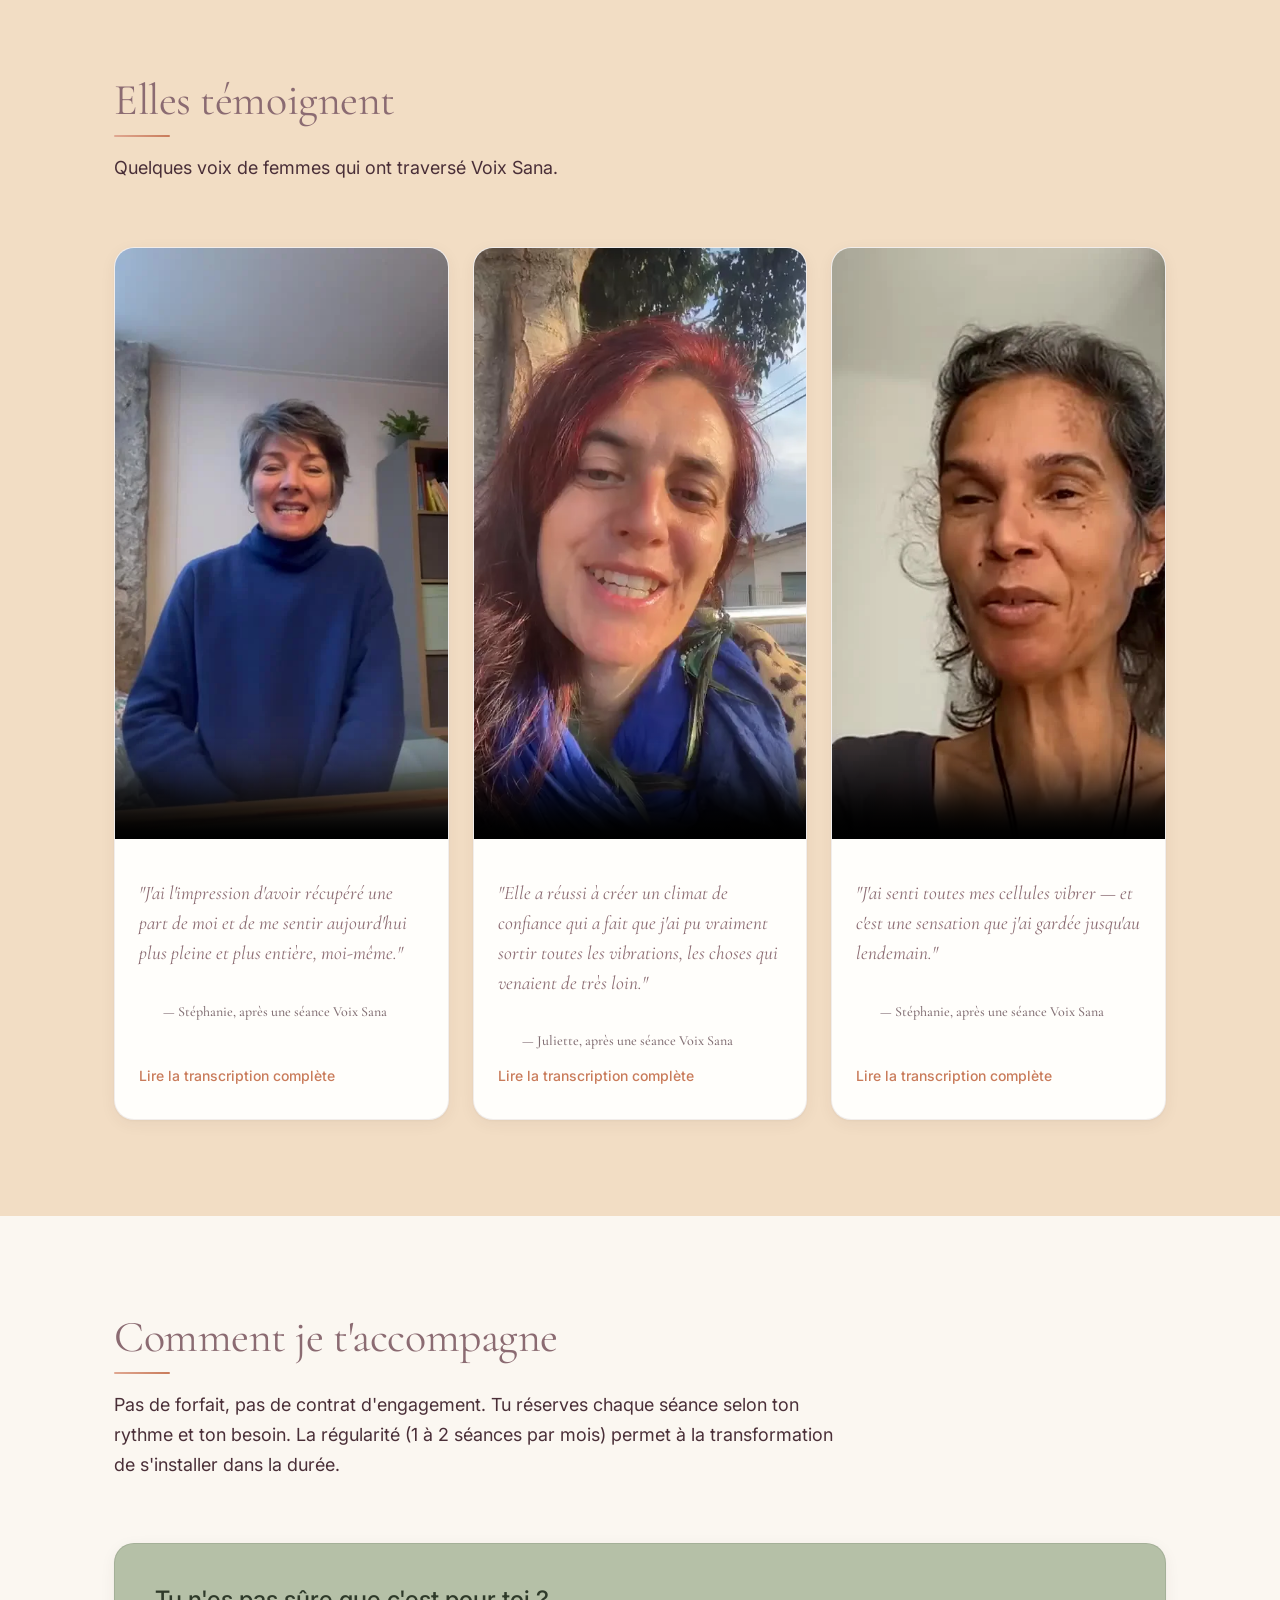
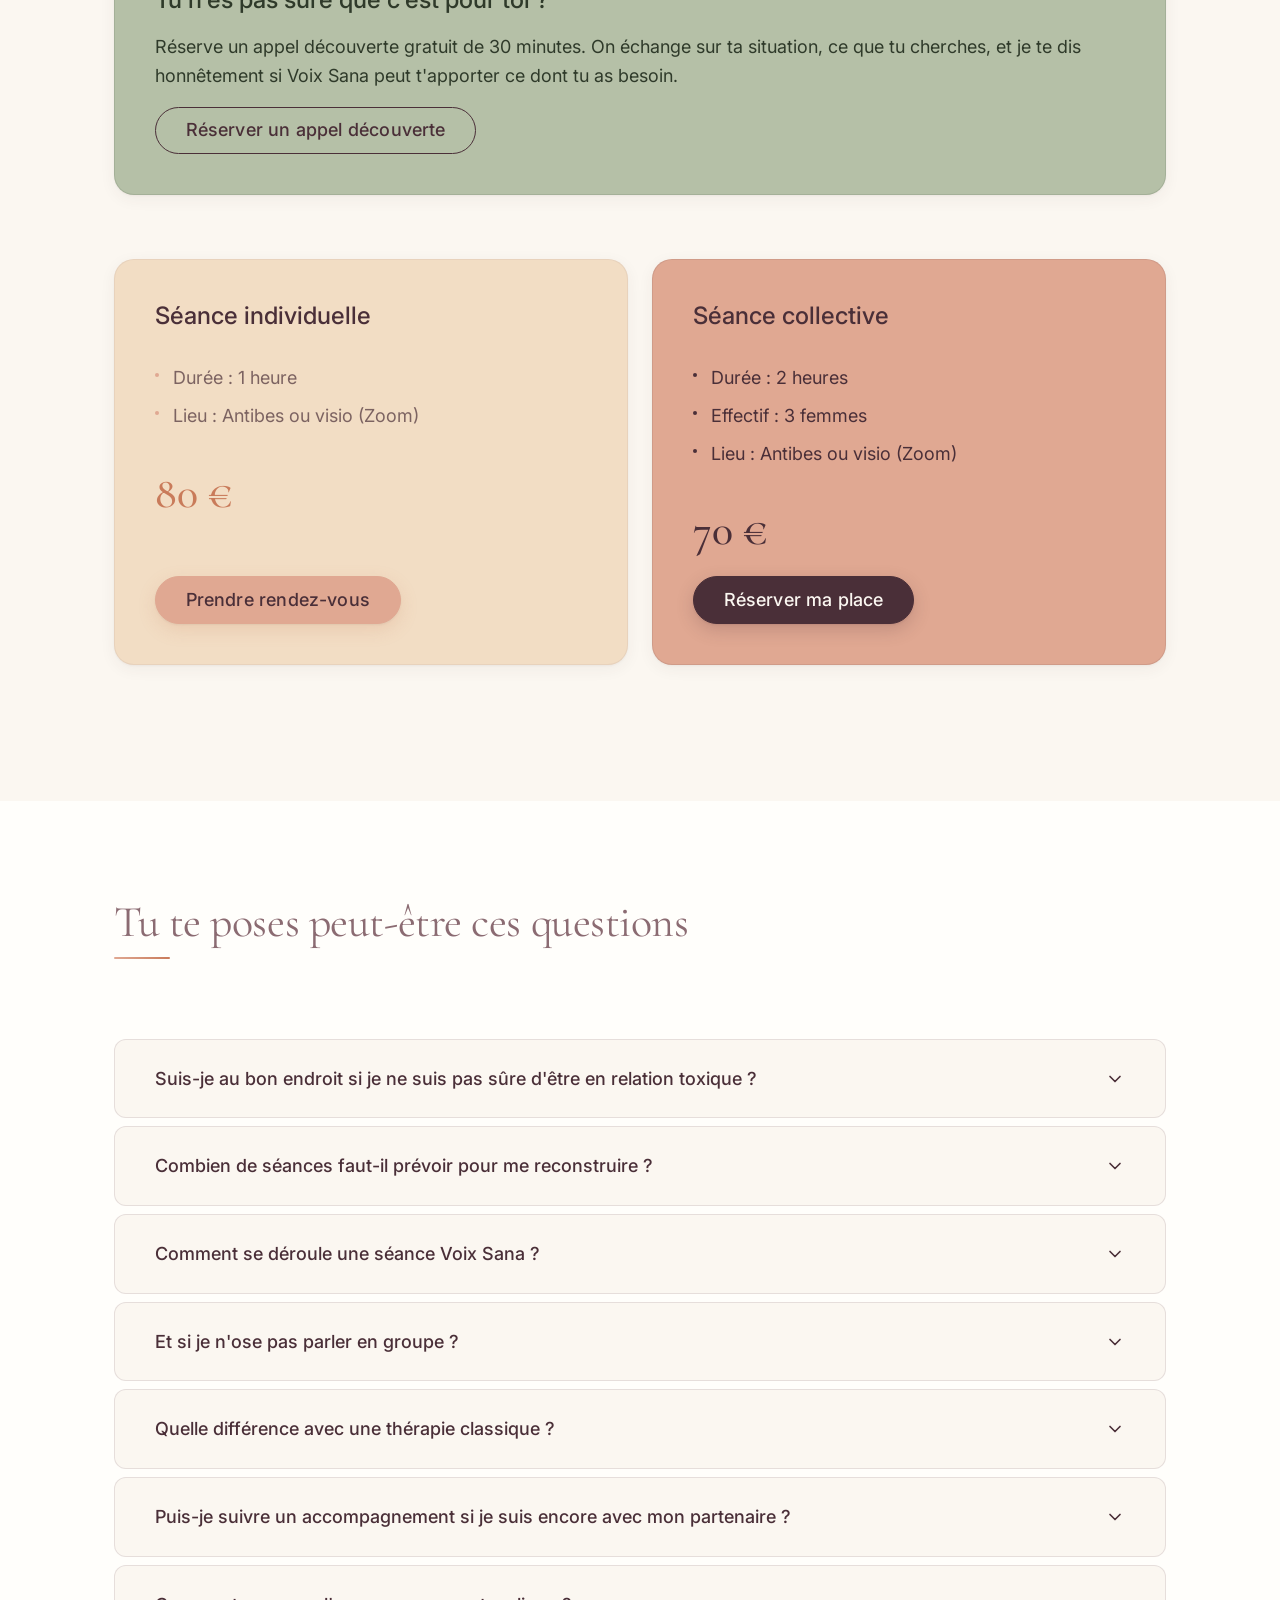
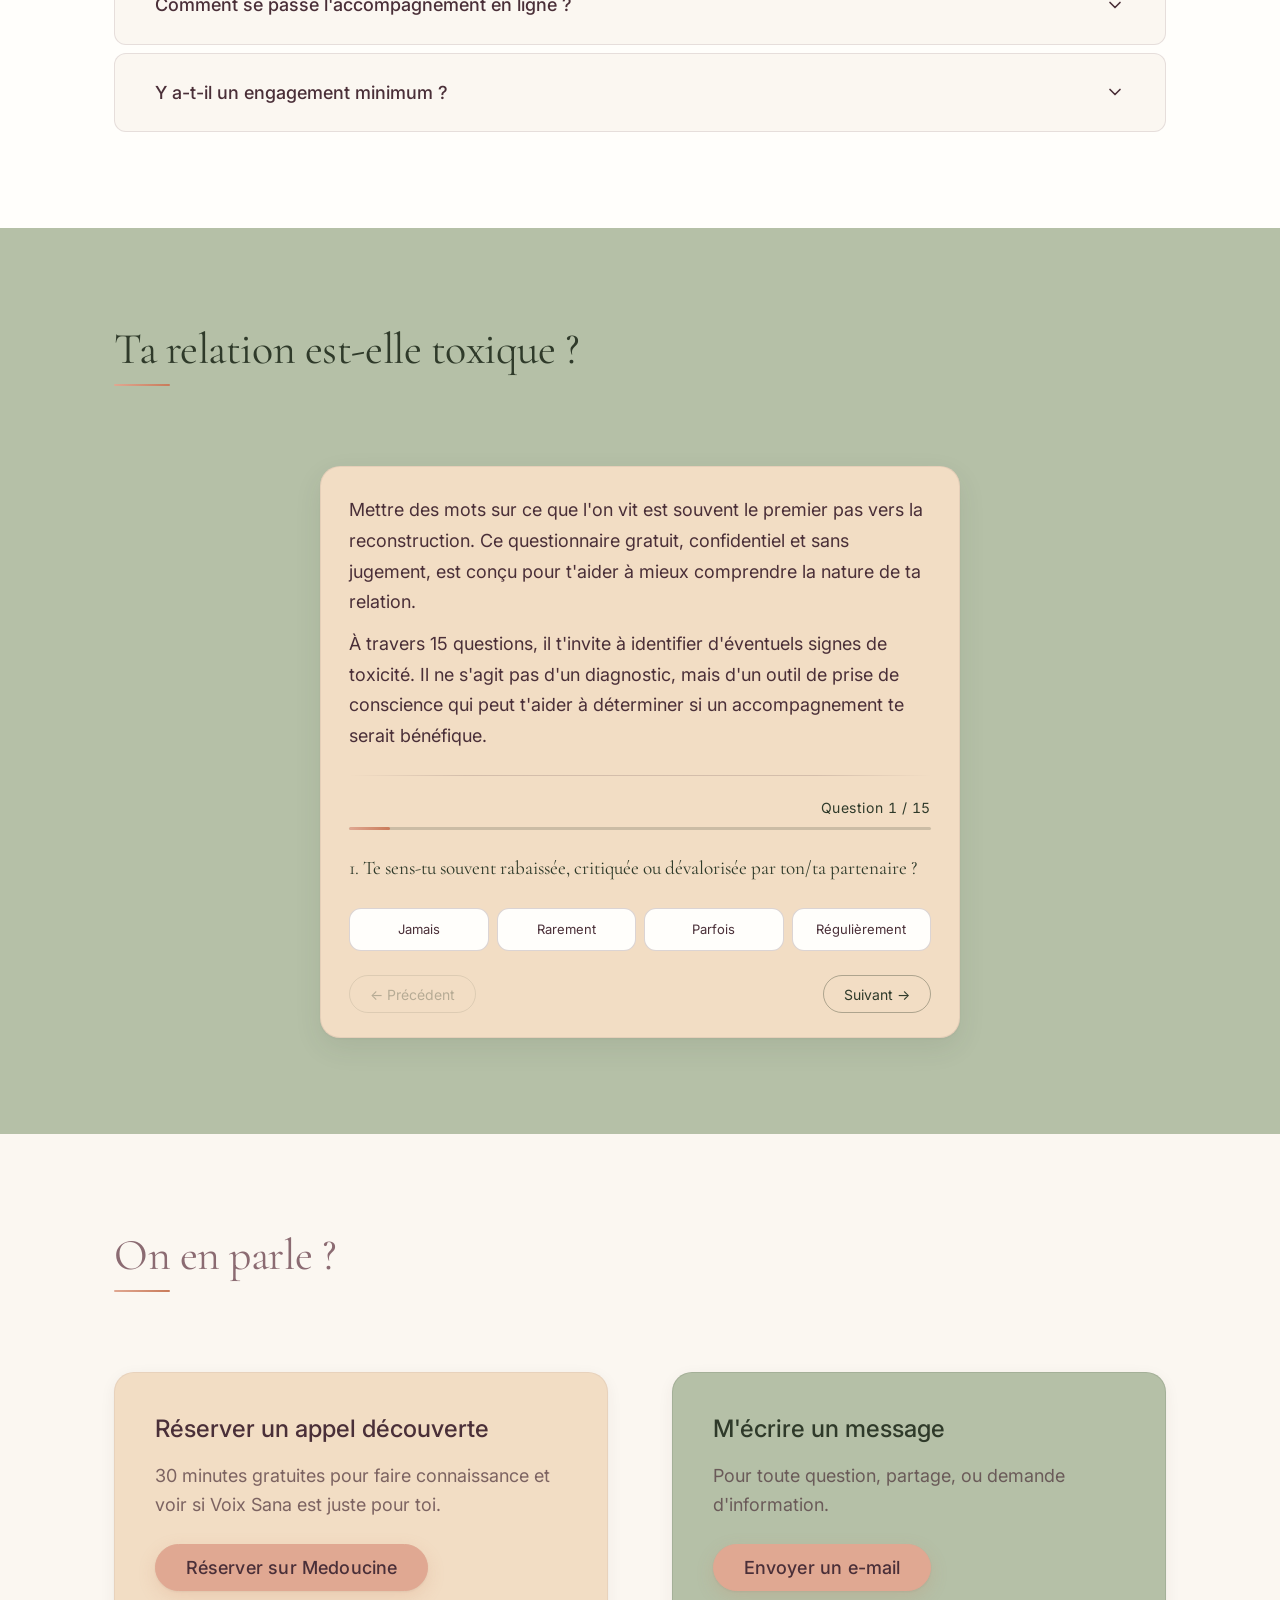
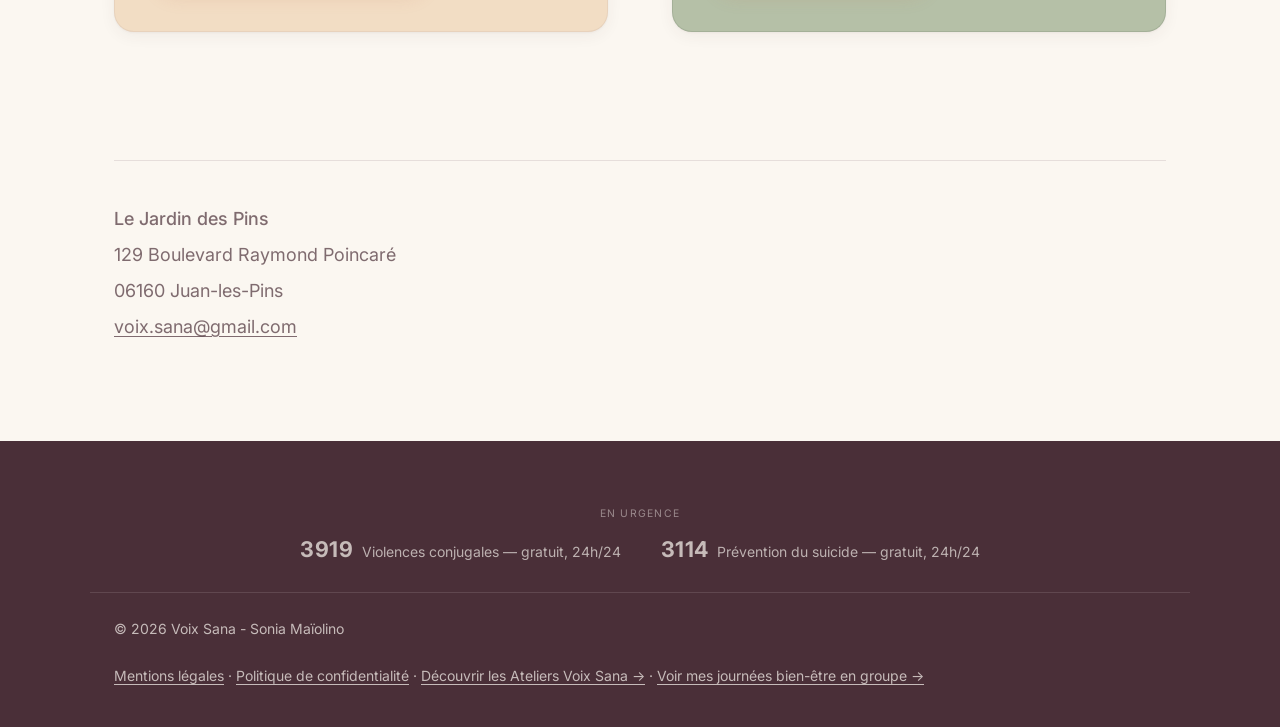
==== commit 03e8c9f4: "Update workshop details: change location to Sigale, adjust pricing and schedule" ====
--- a/index.html
+++ b/index.html
@@ -281,11 +281,11 @@
               ma relation</a>
             <a class="btn btn-secondary" href="#voix-sana" data-goatcounter-click="cta-hero-decouvrir">Découvrir Voix
               Sana</a>
-            <!-- <a class="hero-announce" href="/ateliers/" data-goatcounter-click="cta-home-ateliers">
+            <a class="hero-announce" href="/ateliers/" data-goatcounter-click="cta-home-ateliers">
               <span class="hero-announce__tag">Nouveau</span>
               <span class="hero-announce__text">Ateliers Voix Sana — Faire taire le mental</span>
               <span class="hero-announce__arrow" aria-hidden="true">→</span>
-            </a> -->
+            </a>
           </div>
         </div>
         <div class="image-frame">
--- a/style.css
+++ b/style.css
@@ -694,7 +694,7 @@
 
 /* --- Fonds des sections — alternance pour éviter deux fonds identiques adjacents --- */
 
-.hero                   { background-color: var(--color-creme); padding-top: calc(var(--space-xxl) + var(--space-lg)); }
+.hero                   { background-color: var(--color-creme); padding-top: var(--space-xl); }
 .section-accompagnement { background-color: var(--color-creme-clair); }    /* 2 — cartes sable/sauge/terre se détachent */
 .section-pratique       { background-color: var(--color-creme); }          /* 3 */
 .section-sonia          { background-color: var(--color-creme-clair); }    /* 4 */
@@ -1633,6 +1633,19 @@
   color: var(--color-prune-profond);
 }
 
+/* Lien Google Maps du lieu : même typo que les autres faits, souligné pour signaler le clic */
+.ateliers-facts a {
+  color: inherit;
+  text-decoration: underline;
+  text-underline-offset: 3px;
+  text-decoration-color: var(--atelier-accent, var(--color-terre-claire));
+}
+
+.ateliers-facts a:hover,
+.ateliers-facts a:focus-visible {
+  color: var(--atelier-accent, var(--color-terre-saturee));
+}
+
 .ateliers-facts svg {
   width: 20px;
   height: 20px;
